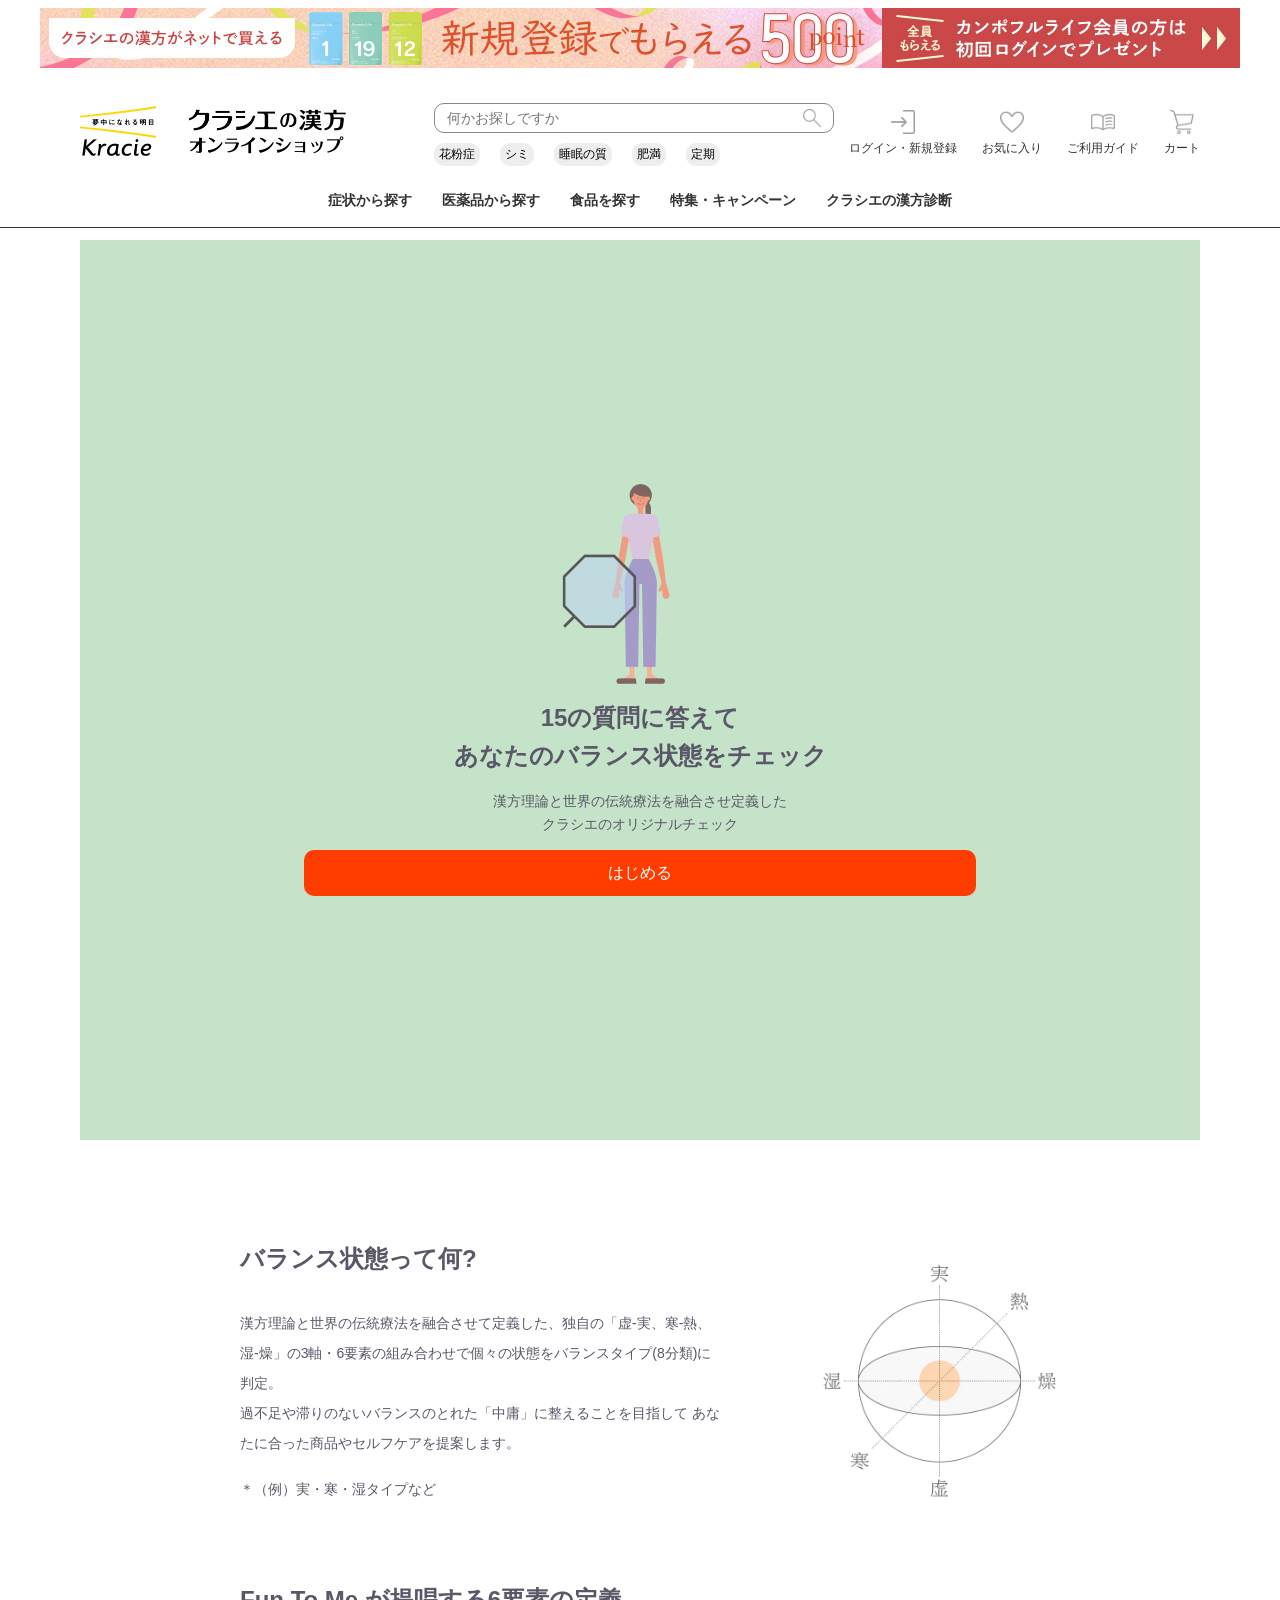
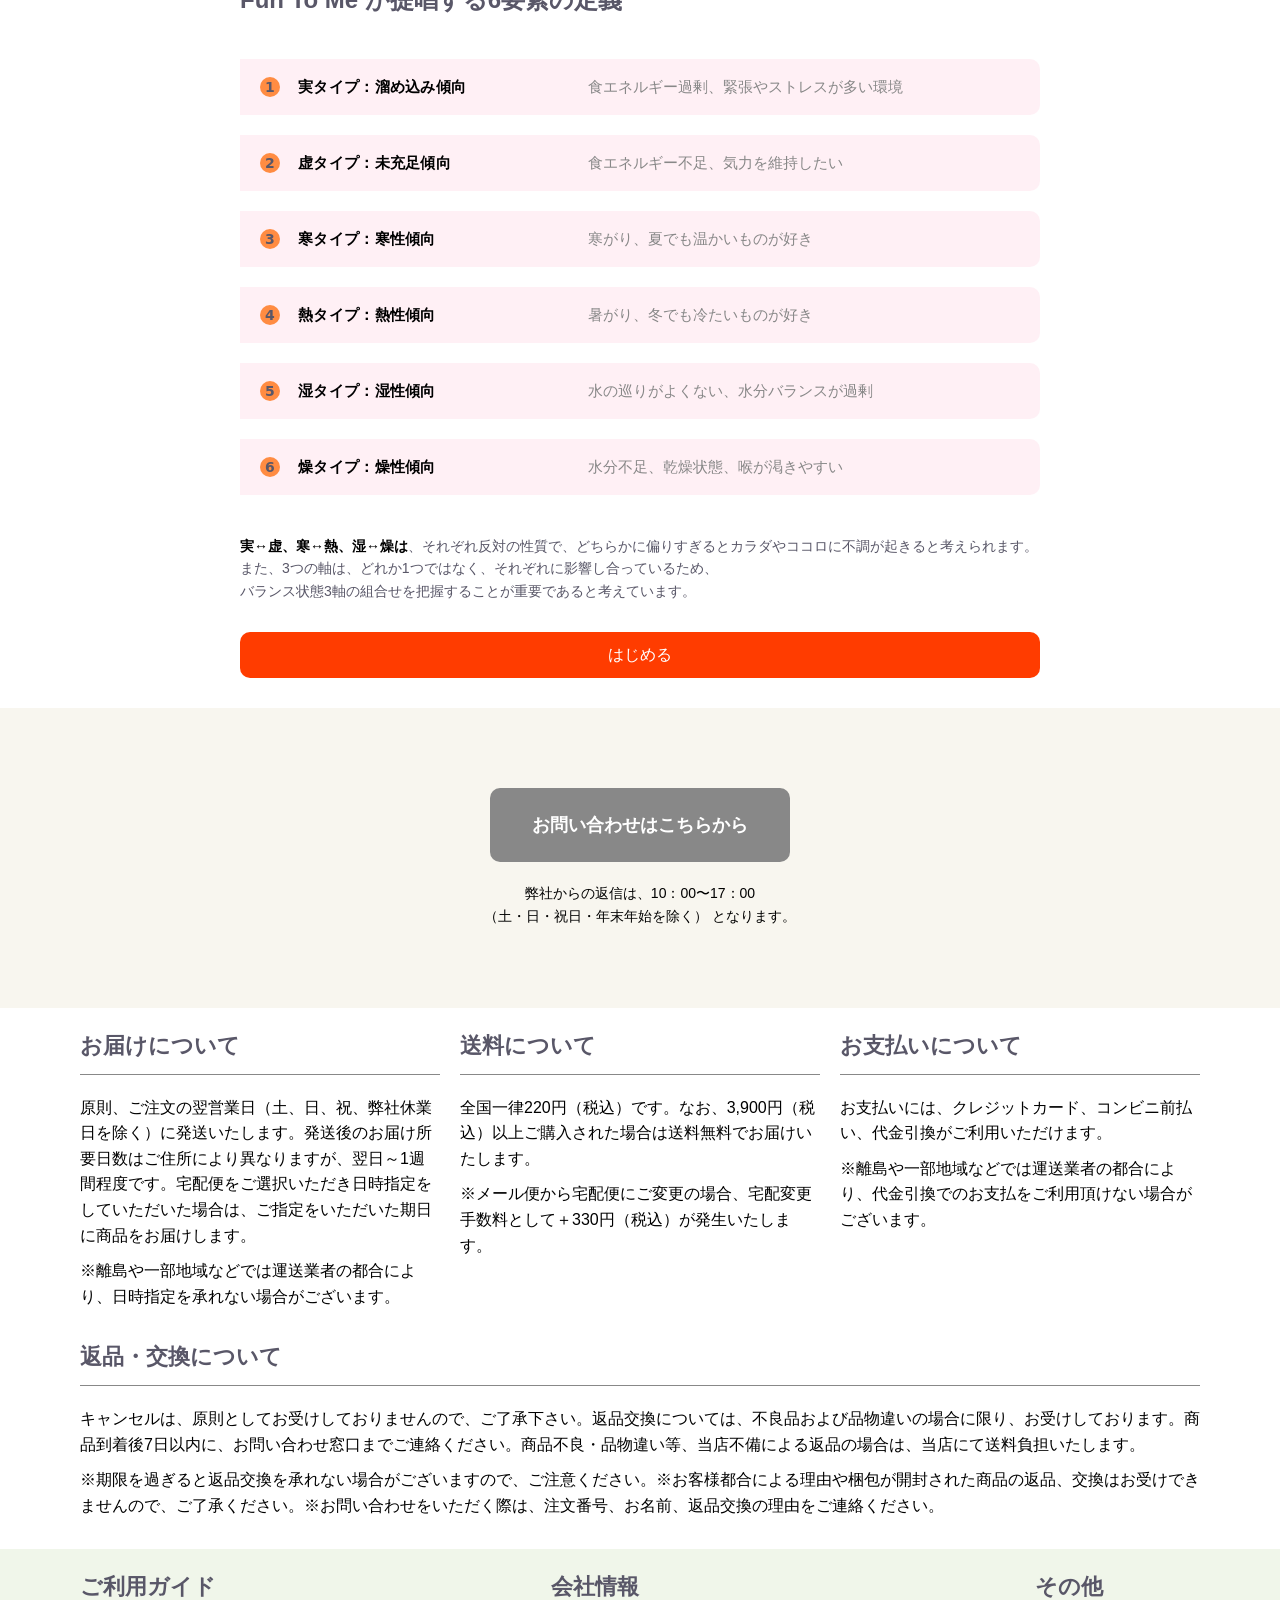
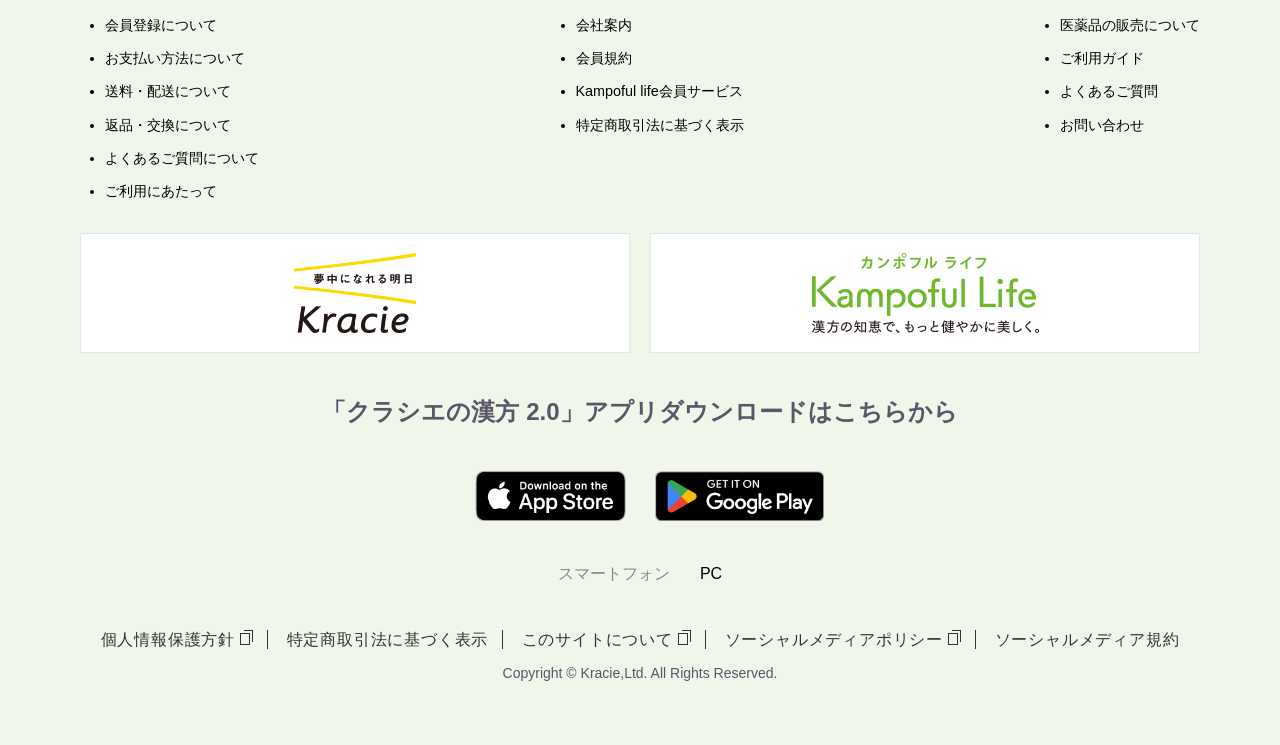
==== balance-check_pc.html @ 6abaa299 "Add header and footer" ====
<!doctype html>
<html lang="en">
  <head>
    <meta charset="UTF-8" />
    <meta name="viewport" content="width=device-width, initial-scale=1.0" />
    <title>Document</title>
    <link rel="stylesheet" href="./css/style.css" />
    <link
      rel="stylesheet"
      href="https://cdnjs.cloudflare.com/ajax/libs/font-awesome/7.0.1/css/all.min.css"
      integrity="sha512-2SwdPD6INVrV/lHTZbO2nodKhrnDdJK9/kg2XD1r9uGqPo1cUbujc+IYdlYdEErWNu69gVcYgdxlmVmzTWnetw=="
      crossorigin="anonymous"
      referrerpolicy="no-referrer"
    />
  </head>
  <body>
    <!-- Top promotion bar -->
    <div class="promo-bar">
      <img src="./img/top_header.jpg" alt="" />
    </div>

    <!-- Main header -->
    <header>
      <div class="main-header">
        <div class="logo-section">
          <div class="kracie-logo"><img src="./img/logo.png" alt="" /></div>
        </div>
        <div class="search-box">
          <div class="search-bar">
            <input
              type="search"
              name="keyword"
              placeholder="何かお探しですか"
            />
            <img src="./img/ico_search.png" alt="" />
          </div>
          <div class="badges">
            <span>花粉症 </span>
            <span>シミ</span>
            <span>睡眠の質</span>
            <span>肥満</span>
            <span>定期</span>
          </div>
        </div>
        <div class="icon-section">
          <a href="#" class="icon-item">
            <img src="./img/ico_login.png" alt="" />
            <span>ログイン・新規登録</span>
          </a>
          <a href="#" class="icon-item">
            <img src="./img/ico_heart.png" class="icon-heart" alt="" />
            <span>お気に入り</span>
          </a>
          <a href="#" class="icon-item">
            <img src="./img/ico_guide.png" class="icon-guide" alt="" />
            <span>ご利用ガイド</span>
          </a>
          <a href="#" class="icon-item">
            <img src="./img/ico_basket.png" class="icon-cart" alt="" />
            <span>カート</span>
          </a>
        </div>
      </div>

      <nav class="nav-menu">
        <a href="#" class="nav-item dropdown"
          >症状から探す <i class="fa fa-chevron-down" aria-hidden="true"></i
        ></a>
        <a href="#" class="nav-item dropdown"
          >医薬品から探す <i class="fa fa-chevron-down" aria-hidden="true"></i
        ></a>
        <a href="#" class="nav-item">食品を探す</a>
        <a href="#" class="nav-item">特集・キャンペーン</a>
        <a href="#" class="nav-item dropdown">クラシエの漢方診断</a>
      </nav>
    </header>

    <div class="fluid-container">
      <div id="start-q">
        <div class="hero-container">
          <div class="hero-container-detail">
            <img src="./img/lets-check_img.webp" alt="" />
            <h1>
              15の質問に答えて <br />
              あなたのバランス状態をチェック
            </h1>
            <p>
              漢方理論と世界の伝統療法を融合させ定義した <br />
              クラシエのオリジナルチェック
            </p>
            <a href="#" class="btn-2" id="start-btn"> はじめる </a>
          </div>
        </div>

        <div class="container">
          <div class="custom-content">
            <div class="custom-content-item">
              <h1>バランス状態って何?</h1>
              <p class="message">
                漢方理論と世界の伝統療法を融合させて定義した、独自の「虚-実、寒-熱、湿-燥」の3軸・6要素の組み合わせで個々の状態をバランスタイプ(8分類)に判定。
                <br />
                過不足や滞りのないバランスのとれた「中庸」に整えることを目指して
                あなたに合った商品やセルフケアを提案します。
              </p>
              <p class="custom-content-types">＊（例）実・寒・湿タイプなど</p>
            </div>
            <div class="custom-content-img">
              <img src="./img/balance-result-img.webp" alt="" />
            </div>
          </div>

          <div class="table-container">
            <h1>Fun To Me が提唱する6要素の定義</h1>

            <table class="types-table">
              <tbody>
                <tr>
                  <td class="table-types" data-label="タイプ">
                    <span class="count">1</span>
                    実タイプ：溜め込み傾向
                  </td>
                  <td data-label="状態">
                    食エネルギー過剰、緊張やストレスが多い環境
                  </td>
                </tr>
                <tr>
                  <td class="table-types" data-label="タイプ">
                    <span class="count">2</span>
                    虚タイプ：未充足傾向
                  </td>
                  <td data-label="状態">食エネルギー不足、気力を維持したい</td>
                </tr>
                <tr>
                  <td class="table-types" data-label="タイプ">
                    <span class="count">3</span>
                    寒タイプ：寒性傾向
                  </td>
                  <td data-label="状態">寒がり、夏でも温かいものが好き</td>
                </tr>
                <tr>
                  <td class="table-types" data-label="タイプ">
                    <span class="count">4</span>
                    熱タイプ：熱性傾向
                  </td>
                  <td data-label="状態">暑がり、冬でも冷たいものが好き</td>
                </tr>
                <tr>
                  <td class="table-types" data-label="タイプ">
                    <span class="count">5</span>
                    湿タイプ：湿性傾向
                  </td>
                  <td data-label="狀態">
                    水の巡りがよくない、水分バランスが過剰
                  </td>
                </tr>
                <tr>
                  <td class="table-types" data-label="タイプ">
                    <span class="count">6</span>
                    燥タイプ：燥性傾向
                  </td>
                  <td data-label="状態">水分不足、乾燥状態、喉が渇きやすい</td>
                </tr>
              </tbody>
            </table>

            <p class="table-bottom-content">
              <span class="table-content-types">実↔虚、寒↔熱、湿↔燥は</span
              >、それぞれ反対の性質で、どちらかに偏りすぎるとカラダやココロに不調が起きると考えられます。
            </p>
            <p class="table-bottom-content">
              また、3つの軸は、どれか1つではなく、それぞれに影響し合っているため、
              <br />
              バランス状態3軸の組合せを把握することが重要であると考えています。
            </p>
            <div class="start-btn">
              <a href="#" class="btn-2" id="start-btn-2"> はじめる </a>
            </div>
          </div>
        </div>
      </div>

      <div id="app-container" style="display: none">
        <div id="quiz-ui">
          <div class="container">
            <div class="balancecheck_q_img">
              <img
                src="./img/balancecheck_question_img.webp"
                alt="question decorative"
              />
            </div>
            <div class="balance-check-des">
              <p>
                バランス状態は季節や環境で変化するので、定期的にチェックしましょう
              </p>
              <div class="q-count-number">
                <div class="q-circle">
                  <span>Q</span>
                  <span class="q-number" id="q-number">1</span>
                </div>
                <h1 id="question-title">最近の気分は?</h1>
              </div>
            </div>

            <div class="balancecheck_q_btns">
              <button class="option-btn" id="btn-a"><span></span></button>
              <button class="option-btn" id="btn-b"><span></span></button>
            </div>
            <div class="validation-message" id="validation-message">
              ⚠️ 次の質問に進むには選択が必要です
            </div>
          </div>
          <div class="progress-container">
            <div class="progress-row">
              <div class="progress-left">
                <div class="count">
                  <span id="q-count">1</span>
                  <span>/ 15 問目</span>
                </div>
                <div class="nav-container">
                  <button class="prev" id="prev-arrow">1つもどる</button>
                  <button class="next" id="next-arrow">はじめにもどる</button>
                </div>
              </div>
              <div class="progress-bar"><div id="progress-fill"></div></div>
            </div>
          </div>
        </div>
      </div>
    </div>

    <div class="fluid-container">
      <div id="result-ui" class="result-ui" style="display: none">
        <div class="result-container">
          <div class="result-img">
            <img id="result-image" src="" alt="診断結果画像" />
          </div>
          <div class="chat-container">
            <img src="./img/advice-for-you.webp" alt="Profile" />

            <div class="message-container">
              <div class="message-bubble">
                <h2 class="message-text">
                  自律神経の調整不良により体の機能が低下して、<br />
                  余分な水分が溜まりやすくなったタイプ
                </h2>
                <p>
                  甘いものを控え、血液の流れをよくし、余分な水分を除く働きのある食材をとりましょう。<br />
                  自律神経を整えるGABA、トリプトファンやビタミンD、血行改善と女性ホルモン様作用があるといわれるフェンネルや八角、水を巡らせるハトムギもおすすめです。
                  ウォーキングのような持久性の高い運動で、自律神経を整え、代謝をよくしましょう。
                  また、入浴やハーブティなどでリラックスし、夜は早めに寝て睡眠時間を十分に確保しましょう。
                </p>
              </div>
            </div>
          </div>
        </div>

        <div class="related-products">
          <div class="related-heading">
            <h1>おすすめ商品</h1>
          </div>
          <div class="cards" id="productCards"></div>
        </div>

        <div class="restart-container">
          <button class="btn" onclick="location.reload()">
            <i class="fa fa-repeat" aria-hidden="true"></i>
            <span>はじめからやり直す</span>
          </button>
        </div>
      </div>
    </div>

    <footer class="footer">
      <div class="footer-top">
        <button class="btn">お問い合わせはこちらから</button>
        <p>
          弊社からの返信は、10：00〜17：00 <br />
          （⼟・⽇・祝⽇・年末年始を除く） となります。
        </p>
      </div>

      <div class="fluid-container">
        <div class="footer-boxes">
          <div class="box">
            <h1>お届けについて</h1>
            <h2>
              原則、ご注文の翌営業日（土、日、祝、弊社休業日を除く）に発送いたします。発送後のお届け所要日数はご住所により異なりますが、翌日～1週間程度です。宅配便をご選択いただき日時指定をしていただいた場合は、ご指定をいただいた期日に商品をお届けします。
            </h2>
            <h2>
              ※離島や一部地域などでは運送業者の都合により、日時指定を承れない場合がございます。
            </h2>
          </div>

          <div class="box">
            <h1>送料について</h1>
            <h2>
              全国一律220円（税込）です。なお、3,900円（税込）以上ご購入された場合は送料無料でお届けいたします。
            </h2>
            <h2>
              ※メール便から宅配便にご変更の場合、宅配変更手数料として＋330円（税込）が発生いたします。
            </h2>
          </div>

          <div class="box">
            <h1>お⽀払いについて</h1>
            <h2>
              お⽀払いには、クレジットカード、コンビニ前払い、代⾦引換がご利⽤いただけます。
            </h2>
            <h2>
              ※離島や一部地域などでは運送業者の都合により、代金引換でのお支払をご利用頂けない場合がございます。
            </h2>
          </div>

          <div class="box">
            <h1>返品・交換について</h1>
            <h2>
              キャンセルは、原則としてお受けしておりませんので、ご了承下さい。返品交換については、不良品および品物違いの場合に限り、お受けしております。商品到着後7⽇以内に、お問い合わせ窓⼝までご連絡ください。商品不良・品物違い等、当店不備による返品の場合は、当店にて送料負担いたします。
            </h2>
            <h2>
              ※期限を過ぎると返品交換を承れない場合がございますので、ご注意ください。※お客様都合による理由や梱包が開封された商品の返品、交換はお受けできませんので、ご了承ください。※お問い合わせをいただく際は、注文番号、お名前、返品交換の理由をご連絡ください。
            </h2>
          </div>
        </div>
      </div>

      <div class="footer-medile">
        <div class="links-container">
          <div class="links">
            <h1>ご利用ガイド</h1>
            <ul>
              <li>会員登録について</li>
              <li>お支払い方法について</li>
              <li>送料・配送について</li>
              <li>返品・交換について</li>
              <li>よくあるご質問について</li>
              <li>ご利用にあたって</li>
            </ul>
          </div>
          <div class="links">
            <h1>会社情報</h1>
            <ul>
              <li>会社案内</li>
              <li>会員規約</li>
              <li>Kampoful life会員サービス</li>
              <li>特定商取引法に基づく表⽰</li>
            </ul>
          </div>
          <div class="links">
            <h1>その他</h1>
            <ul>
              <li>医薬品の販売について</li>
              <li>ご利⽤ガイド</li>
              <li>よくあるご質問</li>
              <li>お問い合わせ</li>
            </ul>
          </div>
        </div>

        <div class="footer-logos">
          <a href="">
            <img src="./img/kracie_logo.png" alt="" />
          </a>
          <a href="">
            <img src="./img/kampoful_Life_logo.png" alt="" />
          </a>
        </div>

        <div class="footer-app-store">
          <h1>「クラシエの漢方 2.0」アプリダウンロードはこちらから</h1>
          <div class="app-store">
            <a href="">
              <img src="./img/banner_app_store.png" alt="" />
            </a>
            <a href="">
              <img src="./img/banner_google_play.png" alt="" />
            </a>
          </div>

          <div class="phone-pc-icons">
            <a href="">
              <i class="fas fa-mobile-alt"></i>
              <span>スマートフォン</span>
            </a>
            <a href="">
              <i class="fa fa-desktop"></i>
              <span>PC</span>
            </a>
          </div>

          <div class="footer-bottom">
            <div>
              <a href=""
                >個人情報保護方針
                <img src="./img/ico_out_link_black.png" alt=""
              /></a>
              <a href="">特定商取引法に基づく表示</a>
              <a href=""
                >このサイトについて
                <img src="./img/ico_out_link_black.png" alt=""
              /></a>
              <a href=""
                >ソーシャルメディアポリシー
                <img src="./img/ico_out_link_black.png" alt=""
              /></a>
              <a href="">ソーシャルメディア規約</a>
            </div>

            <p>Copyright © Kracie,Ltd. All Rights Reserved.</p>
          </div>
        </div>
      </div>
    </footer>

    <script src="./js/script.js"></script>
  </body>
</html>
---- css/style.css ----
:root {
  --text-color: #000000;
  --primary-color: #595768;
  --secondary-color: #5c5b5a;
  --white-color: #ffffff;
  --bg-primary: #ffffff;
  --bg-secondary: #a2a2a2;
  --bg-hover-color: #9c9c9c;
  --btn-primary-color: #888888;
  --btn-secondary-color: #ff3c00;
  --btn-hover-color: #ff4800;
}
* {
  margin: 0;
  padding: 0;
  box-sizing: border-box;
}
body {
  font-family:
    -apple-system, BlinkMacSystemFont, "Segoe UI", Roboto, sans-serif;
  line-height: 1.6;
  background-color: var(--bg-primary);
}

.container {
  margin: 0px auto;
  width: 800px;
}
.fluid-container {
  margin: auto 80px;
}
a {
  text-decoration: none;
}

li {
  list-style: none;
}

h1 {
  color: var(--primary-color);
  font-weight: 600;
  font-size: 1.5rem;
}

p {
  color: var(--primary-color);
  font-size: 14px;
}

.btn {
  background-color: var(--bg-color);
  padding: 10px 30px;
  border-radius: 10px;
  color: var(--white-color);
  position: relative;
  overflow: hidden;
  z-index: 1;
  transition: color 0.3s ease;
}

.btn::before {
  content: "";
  position: absolute;
  top: 0;
  right: 0;
  width: 0;
  height: 100%;
  background-color: var(--bg-hover-color);
  transition: width 0.3s ease;
  z-index: -1;
  border-radius: 10px;
}

.btn:hover {
  color: var(--white-color);
}

.btn:hover::before {
  width: 100%;
  right: auto;
  left: 0;
}

.btn-2 {
  width: 100%;
  background-color: var(--btn-secondary-color);
  padding: 10px 30px;
  border-radius: 10px;
  color: var(--white-color);
  position: relative;
  overflow: hidden;
  z-index: 1;
  transition: color 0.3s ease;
  text-align: center;
}
.btn-2::before {
  content: "";
  position: absolute;
  top: 0;
  right: 0;
  width: 0;
  height: 100%;
  background-color: var(--btn-hover-color);
  transition: width 0.3s ease;
  z-index: -1;
  border-radius: 10px;
}

.btn-2:hover {
  color: var(--white-color);
}

.btn-2:hover::before {
  width: 100%;
  right: auto;
  left: 0;
}

.promo-bar {
  background-color: #fff;
  padding: 8px 20px;
  text-align: center;
  font-size: 14px;
  color: #333;
}

header {
  margin: 12px 0;
}
.main-header {
  background-color: #fff;
  padding: 8px 80px;
  display: flex;
  justify-content: space-between;
  align-items: center;
  gap: 15px;
  margin-top: 8px;
  height: 80px;
}

.logo-section {
  display: flex;
  align-items: center;
  justify-content: space-between;
  width: 100%;
}

.kracie-logo {
  flex-shrink: 0;
}

.kracie-logo img {
  max-height: 50px;
  width: auto;
}

.search-bar {
  display: flex;
  align-items: center;
  background-color: #fff;
  height: 30px;
  border: 1px solid #888;
  border-radius: 10px;
  padding: 0;
  width: 400px;
  overflow: hidden;
}

.search-bar input[type="search"] {
  flex: 1;
  border: none;
  background: transparent;
  padding: 5px 12px;
  font-size: 14px;
  color: #333;
  outline: none;
  min-width: 0;
}

.search-bar img {
  width: 18px;
  height: 18px;
  margin-right: 12px;
  cursor: pointer;
}

.search-box .badges {
  display: flex;
  gap: 20px;
  margin-top: 10px;
}
.search-box span {
  background-color: #eee;
  padding: 2px 5px;
  border-radius: 10px;
  font-size: 12px;
}

.icon-section {
  display: flex;
  align-items: center;
  gap: 25px;
  flex-shrink: 0;
}

.icon-item {
  display: flex;
  flex-direction: column;
  align-items: center;
  text-decoration: none;
  color: #333;
  transition: color 0.3s ease;
}

.icon-item:hover {
  color: #888888;
}

.icon-item img {
  width: 24px;
  height: 24px;
  margin-bottom: 5px;
}

.icon-item span {
  font-size: 12px;
  text-align: center;
  white-space: nowrap;
}

.nav-menu {
  display: flex;
  justify-content: center;
  gap: 30px;
  padding: 10px 0;
  border-bottom: 1px solid #333;
}

.nav-item {
  text-decoration: none;
  color: #333;
  font-size: 14px;
  font-weight: 600;
  padding: 5px 0;
  position: relative;
  transition: color 0.3s ease;
}

.nav-item:hover {
  color: #888888;
}

.footer .footer-top {
  overflow: hidden;
  background: #f8f6ef;
  display: flex;
  justify-content: center;
  align-items: center;
  flex-direction: column;
  gap: 20px;
  padding: 50px 30px;
  height: 300px;
}

.footer .footer-top button {
  background-color: #888888;
  border: none;
  padding: 25px 42px;
  display: flex;
  justify-content: center;
  align-items: center;
  font-size: 18px;
  font-weight: 600;
}

.footer-top p {
  text-align: center;
  color: black;
}

.footer-boxes {
  display: grid;
  grid-template-columns: repeat(3, 1fr);
  gap: 20px;
  padding: 20px 0;
}

.footer-boxes .box h1 {
  border-bottom: 1px solid #888888;
  margin-bottom: 20px;
  padding-bottom: 10px;
  font-size: 1.4rem;
}

.footer-boxes .box h2 {
  font-size: 1rem;
  font-weight: normal;
  margin: 10px 0;
}

.footer-boxes .box:last-child {
  grid-column: 1 / -1;
}
.footer-medile {
  padding: 20px 80px;
  background-color: #f0f6ea;
}

.links-container {
  display: flex;
  justify-content: space-between;
  align-items: flex-start;
  flex-wrap: wrap;
  gap: 20px;
}

.links-container .links h1 {
  padding-bottom: 10px;
  font-size: 1.4rem;
}
.links-container .links ul {
  margin-left: 25px;
}
.links-container .links ul li {
  padding-bottom: 10px;

  font-size: 0.9rem;
  list-style-type: disc;
}

.footer-logos {
  display: flex;
  gap: 20px;
  margin: 20px 0;
}
.footer .footer-logos a {
  display: flex;
  justify-content: center;
  align-items: center;
  height: 120px;
  background-color: #fff;
  border: 1px solid #e3e9e0;
  width: 50%;
}
.footer .footer-logos a img {
  margin: 0 10px;
  height: 80px;
  vertical-align: text-bottom;
}

.footer-app-store {
  display: flex;
  flex-direction: column;
  justify-content: center;
  align-items: center;
  gap: 20px;
  margin: 40px 0;
}

.footer-app-store .app-store {
  display: grid;
  grid-template-columns: repeat(2, 150px);
  gap: 30px;
  justify-content: center;
  margin: 20px auto;
}
.app-store a {
  height: 50px;
}
.app-store a img {
  height: 100%;
}

.phone-pc-icons {
  display: flex;
  justify-content: center;
  align-items: center;
  gap: 30px;
}
.phone-pc-icons a:first-child {
  color: #888888;
}
.phone-pc-icons a:last-child {
  color: #000;
}

.footer-bottom {
  display: flex;
  justify-content: center;
  align-items: center;
  gap: 10px;
  flex-direction: column;
  margin-top: 20px;
}

.footer-bottom div a {
  display: inline-block;
  padding: 0 14px;
  font-size: 1rem;
  color: #333;
  line-height: 1.2;
  letter-spacing: 0.05em;
  border-right: 1px solid #333;
}
.footer-bottom div a:last-child {
  border-right: 0;
}

.hero-container {
  background-color: #c5e3c9;
  width: 100%;
  height: 100vh;
  display: flex;
  justify-content: center;
  align-items: center;
}
.hero-container-detail {
  width: 60%;
  display: flex;
  justify-content: center;
  align-items: center;
  flex-direction: column;
  gap: 15px;
}
.hero-container img {
  height: 200px;
}

.hero-container h1,
.hero-container p {
  text-align: center;
}
.hero-container p {
  font-size: 14px;
}

.hero-container .state-of-balanace {
  margin-bottom: 30px;
}

.custom-content {
  padding: 100px 0 60px;
  display: grid;
  grid-template-columns: 60% 30%;
  align-items: center;
  gap: 100px;
  margin: 0 auto;
  flex-wrap: wrap;
}
.custom-content .custom-content-types {
  margin: 20px 0;
}

.custom-content h1 {
  margin-bottom: 30px;
}

.custom-content-item .message {
  text-align: left;
  line-height: 30px;
}
.custom-content .custom-content-item,
.custom-content .custom-content-img {
  width: 100%;
}

.custom-content-img img {
  width: 100%;
  height: auto;
  display: block;
}

.types-table {
  width: 100%;
  border-spacing: 0 20px;
  margin: 20px 0;
  font-family:
    "Segoe UI",
    system-ui,
    -apple-system,
    sans-serif;
}

.types-table tbody tr {
  background: linear-gradient(135deg, #ffffff 0%, #fff0f5 0%);
}

.types-table td {
  padding: 16px 20px;
  font-size: 15px;
  position: relative;
  border: none;
}

.types-table td:first-child {
  font-weight: 600;
  border-radius: 10px 0 0 10px;
}

.types-table td:last-child {
  color: var(--btn-primary-color);
  border-radius: 0 10px 10px 0;
}

.table-types {
  letter-spacing: 0.3px;
  display: flex;
  align-items: center;
  gap: 10px;
}

.table-types .count {
  background: #ff8c42;
  width: 20px;
  height: 20px;
  color: var(--primary-color);
  display: inline-flex;
  justify-content: center;
  align-items: center;
  border-radius: 50%;
  font-weight: 600;
  font-size: 14px;
  padding: 2px 4px;
  margin-right: 8px;
}

.table-content-types {
  font-weight: 600;
  color: black;
}
.start-btn {
  margin: 30px auto;
  width: 100%;
}
.start-btn a {
  display: block;
}

.balancecheck_q_img {
  max-width: 550px;
  margin: 30px auto;
}

.balancecheck_q_img img {
  width: 100%;
  display: block;
}

#q-text {
  font-size: 1.1rem;
  font-weight: 400;
  margin: 20px 0 30px;
  line-height: 1.6;
  color: #666;
}

.option-btn {
  display: flex;
  align-items: center;
  gap: 15px;
  width: 100%;
  padding: 15px 20px;
  margin-bottom: 20px;
  border: none;
  background: #fed6b2;
  border-radius: 8px;
  cursor: pointer;
  font-size: 1rem;
  text-align: left;
  transition: all 0.3s ease;
  position: relative;
}

.option-btn::before {
  content: "";
  display: inline-block;
  width: 24px;
  height: 24px;
  border-radius: 50%;
  background-color: white;
  flex-shrink: 0;
  transition: transform 0.3s ease;
  box-shadow: 0 1px 3px rgba(0, 0, 0, 0.1);
  border: 1px solid #bbb;
  transform: scale(0.8);
}

.option-btn:hover::before {
  transform: scale(0.5);
}

.option-btn.selected::before {
  content: "" !important;
  display: inline-block !important;
  width: 24px !important;
  height: 24px !important;
  background: transparent !important;
  border: none !important;
  box-shadow: none !important;
  border-radius: 0 !important;
  background-image: url('data:image/svg+xml;utf8,<svg xmlns="http://www.w3.org/2000/svg" width="24" height="24" viewBox="0 0 24 24" fill="none" stroke="white" stroke-width="3" stroke-linecap="round" stroke-linejoin="round"><polyline points="20 6 9 17 4 12"></polyline></svg>') !important;
  background-size: contain !important;
  background-position: center !important;
  background-repeat: no-repeat !important;
}

.option-btn.selected:hover::before {
  transform: scale(0.8);
}

.option-btn span {
  flex: 1;
  line-height: 1.4;
}

.option-btn:active {
  transform: translateY(0);
}

.balance-check-des {
  display: flex;
  flex-direction: column;
  justify-content: center;
  align-items: center;
  gap: 20px;
  margin: 20px 0;
}
.balance-check-des .q-count-number {
  display: flex;
  align-items: center;
  gap: 20px;
}
.q-count-number .q-circle {
  background-color: #ffe600;
  border-radius: 50%;
  padding: 8px 12px;
  font-size: 18px;
  font-weight: 800;
  color: var(--primary-color);
  display: flex;
  align-items: center;
  gap: 5px;
}
.progress-container {
  background: #eeeeee;
  width: 60%;
  margin: 30px auto;
}

.progress-row {
  width: 100%;
  padding: 20px;
}

.progress-left {
  display: flex;
  align-items: center;
  gap: 15px;
  justify-content: space-between;
  margin-bottom: 20px;
}

.count {
  color: #888888;
  font-size: 1rem;
  white-space: nowrap;
}

#q-count {
  white-space: nowrap;
  min-width: 45px;
}

.progress-bar {
  flex: 1;
  height: 10px;
  background: #ffffff;
  position: relative;
  border-radius: 2px;
  overflow: hidden;
  border: 1px #cccccc solid;
}

#progress-fill {
  height: 10px;
  background: #ffe600;
  width: 0%;
  transition: width 0.4s ease;
  border-radius: 2px;
}

.nav-container {
  display: flex;
  gap: 10px;
  align-items: center;
  justify-content: space-between;
}

.prev,
.next {
  border: none;
  cursor: pointer;
  background: #888888;
  display: flex;
  align-items: center;
  justify-content: center;
  transition: all 0.3s ease;
  color: white;
  padding: 8px 15px;
  border-radius: 5px;
}

.prev:hover:not(.disabled),
.next:hover:not(.disabled) {
  background: #bababa;
}

.prev.disabled,
.next.disabled {
  opacity: 0.3;
  cursor: not-allowed !important;
  pointer-events: none;
}

.result-container {
  display: flex;
  gap: 40px;
  padding: 0 20px;
  margin: 30px 0;
}

.result-img {
  width: 100%;
  margin-bottom: 20px;
  text-align: center;
}

.result-img img {
  max-width: 100%;
  height: auto;
}

.chat-container {
  display: flex;
  gap: 12px;
  align-items: center;
  flex-direction: column;
  width: 100%;
}

.chat-container img {
  width: auto;
  height: 200px;
}

.message-container {
  flex: 1;
  min-width: 0;
}

.message-container .message-bubble {
  max-width: 100%;
  padding: 20px 30px;
  border-radius: 18px;
  position: relative;
  word-wrap: break-word;
  font-size: 14px;
  line-height: 1.5;
  background: #efefef;
  display: inline-block;
}

.message-text {
  font-size: 0.85rem;
  font-weight: 600;
  margin-bottom: 15px;
  line-height: 1.5;
  letter-spacing: 0.5px;
  text-align: center;
  color: var(--primary-color);
}

.message-bubble p {
  font-size: 0.75rem;
  line-height: 1.8;
  opacity: 0.95;
  margin-bottom: 0;
}

.sp-br {
  display: none;
}

.products {
  max-width: 1200px;
  margin: 50px auto;
  padding: 0 16px;
}

.product_header {
  display: flex;
  justify-content: space-between;
  gap: 20px;
  align-items: center;
  margin-bottom: 30px;
}

.product_header h1 {
  font-size: 30px;
}

.product_header a {
  padding: 10px 40px;
  border-radius: 30px;
  background-color: #fff;
  border: 1px solid #ccc;
  cursor: pointer;
  transition: border 0.2s ease;
  text-decoration: none;
  color: var(--text);
}

.product_header a:hover {
  border: 1px solid #333;
}

.cards {
  display: grid;
  grid-template-columns: repeat(auto-fit, minmax(220px, 1fr));
  gap: 20px;
}

.card {
  background: #fff;
  transition: transform 0.3s ease;
}

.images {
  position: relative;
  width: 100%;
  display: flex;
  justify-content: center;
}

.images img {
  width: 100%;
  transition: opacity 0.4s ease;
}

.images img:nth-child(2) {
  position: absolute;
  top: 0;
  left: 50%;
  transform: translateX(-50%);
  opacity: 0;
}

.card:hover .images img:nth-child(1) {
  opacity: 0;
}

.card:hover .images img:nth-child(2) {
  opacity: 1;
}

.card p {
  font-size: 12px;
  line-height: 1.5;
  padding: 20px 0;
}
.restart-container {
  display: flex;
  justify-content: center;
  align-items: center;
  margin: 20px 0;
}

.related-heading {
  margin: 30px 0;
}
.related-products h1 {
  position: relative;
  padding: 0 20px;
  text-align: center;
}

.related-products h1::before,
.related-products h1::after {
  content: "";
  position: absolute;
  top: 50%;
  width: 43%;
  height: 4px;
  background: #ffe600;
  transform: translateY(-50%);
  margin: 0 50px;
}

.related-products h1::before {
  left: -60px;
}

.related-products h1::after {
  right: -60px;
}
.restart-container button {
  border: none;
  width: 80%;
  margin: 0 auto;
  background-color: #888888;
  cursor: pointer;
  color: white;
}
.validation-message {
  color: #ff3c00;
  text-align: center;
  margin: 10px 0;
  display: none;
  font-weight: bold;
}
.validation-message.show {
  display: block;
}

@media (max-width: 1024px) {
  .fluid-container {
    margin: 20px;
    padding: 20px;
  }
  .custom-content {
    grid-template-columns: 1fr 1fr;
    gap: 40px;
  }
}

@media (max-width: 900px) {
  .footer-boxes {
    grid-template-columns: repeat(2, 1fr);
    padding: 20px 30px;
  }

  .footer-boxes .box:last-child {
    grid-column: 1 / -1;
  }

  .footer-boxes .box h1 {
    font-size: 1.3rem;
  }

  .footer-boxes .box h2 {
    font-size: 0.95rem;
  }
  .result-container {
    flex-direction: column;
  }
}

@media (max-width: 768px) {
  .footer-boxes {
    grid-template-columns: 1fr;
    padding: 20px;
  }

  .footer-boxes .box:last-child {
    grid-column: auto;
  }

  .footer-boxes .box h1 {
    font-size: 1.2rem;
  }

  .footer-boxes .box h2 {
    font-size: 0.9rem;
  }
  .footer-logos {
    flex-direction: column;
  }
  .footer .footer-logos a {
    width: 100%;
  }
  .container {
    width: 100%;
    padding: 20px;
  }
  .fluid-container {
    margin: 0 20px;
  }
  .btn {
    padding: 6px 20px;
  }
  h1 {
    font-size: 1.2rem;
  }
  p {
    font-size: 0.75rem;
  }

  .custom-content {
    grid-template-columns: 1fr;
    gap: 30px;
    padding: 60px 0 40px;
    width: 90%;
  }
  .custom-content-img img {
    width: 80%;
    margin: 0 auto;
  }

  .progress-container {
    width: 100%;
    padding: 0;
    margin: 0;
  }
}

@media (max-width: 640px) {
  .fluid-container {
    margin: 0px;
    padding: 0px;
  }

  .footer-boxes {
    padding: 15px;
    gap: 15px;
  }
  .links-container {
    display: flex;
    flex-direction: column;
    gap: 20px;
  }
}
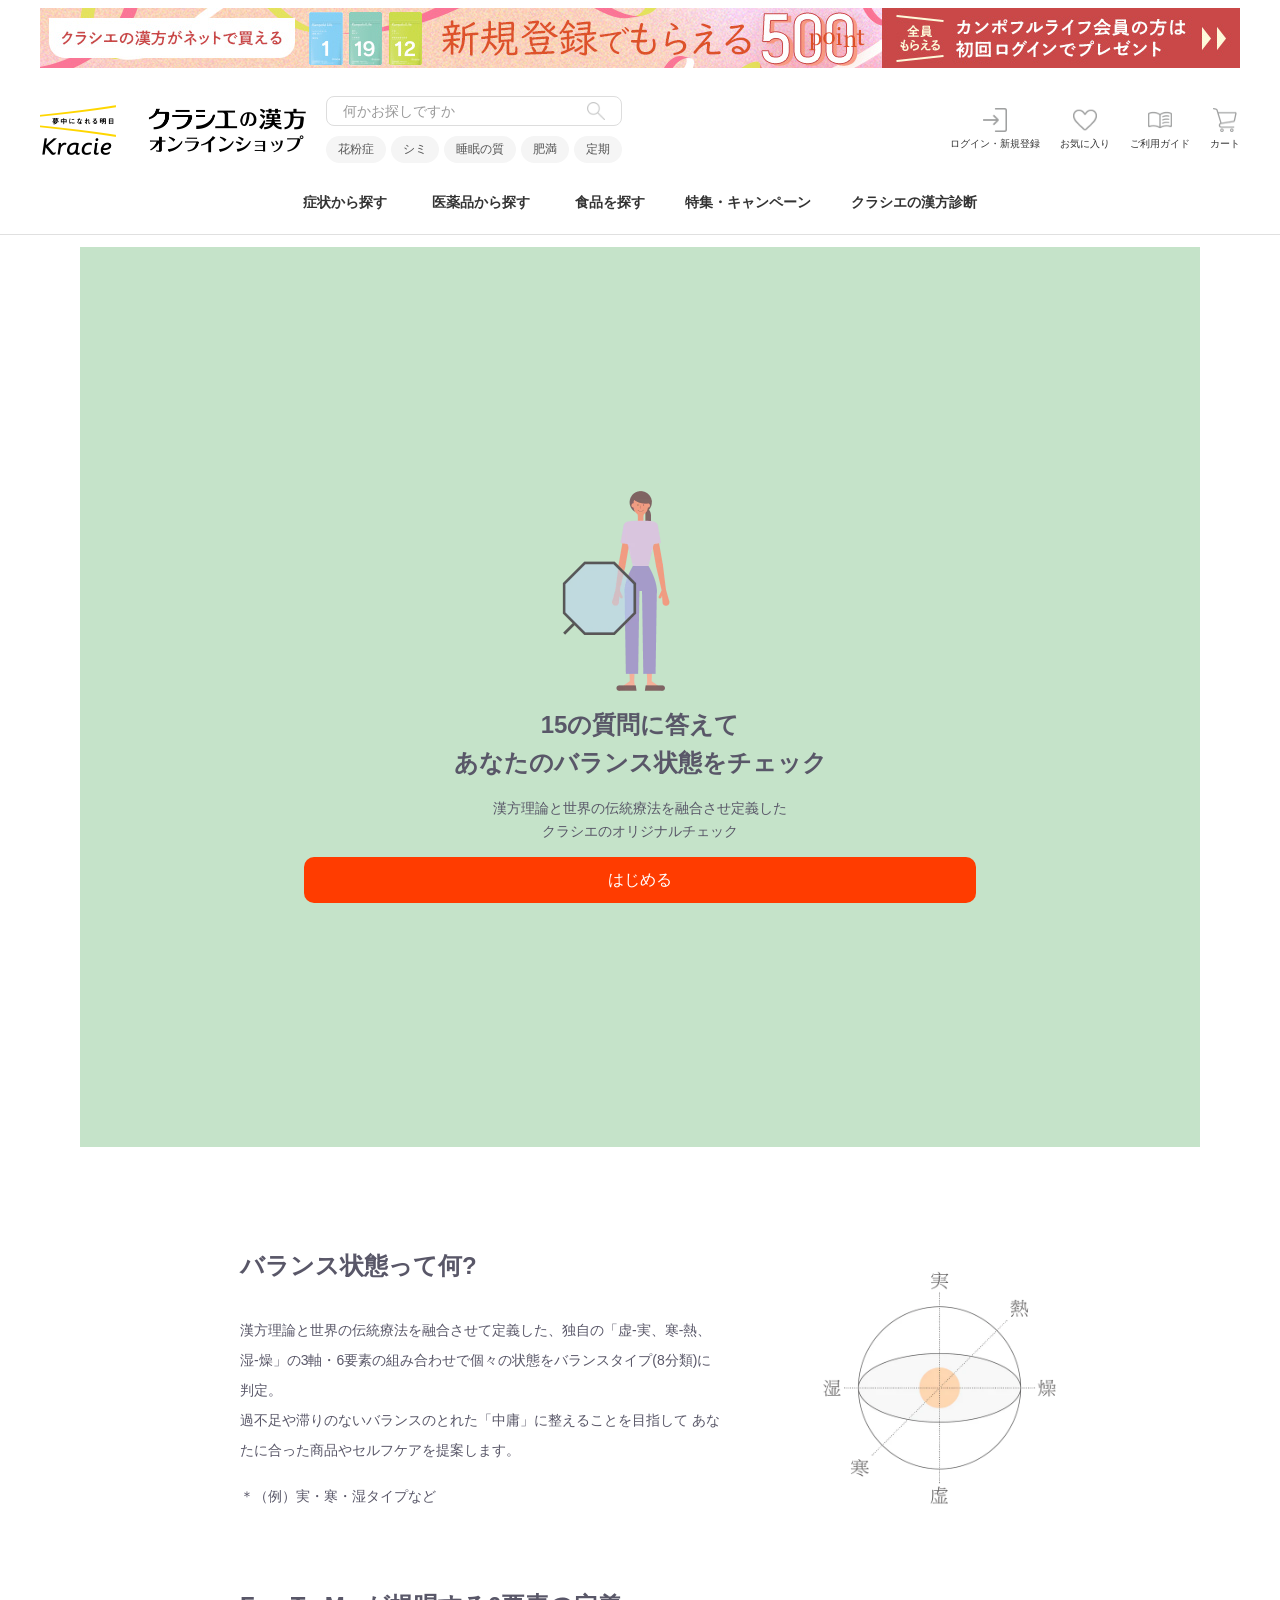
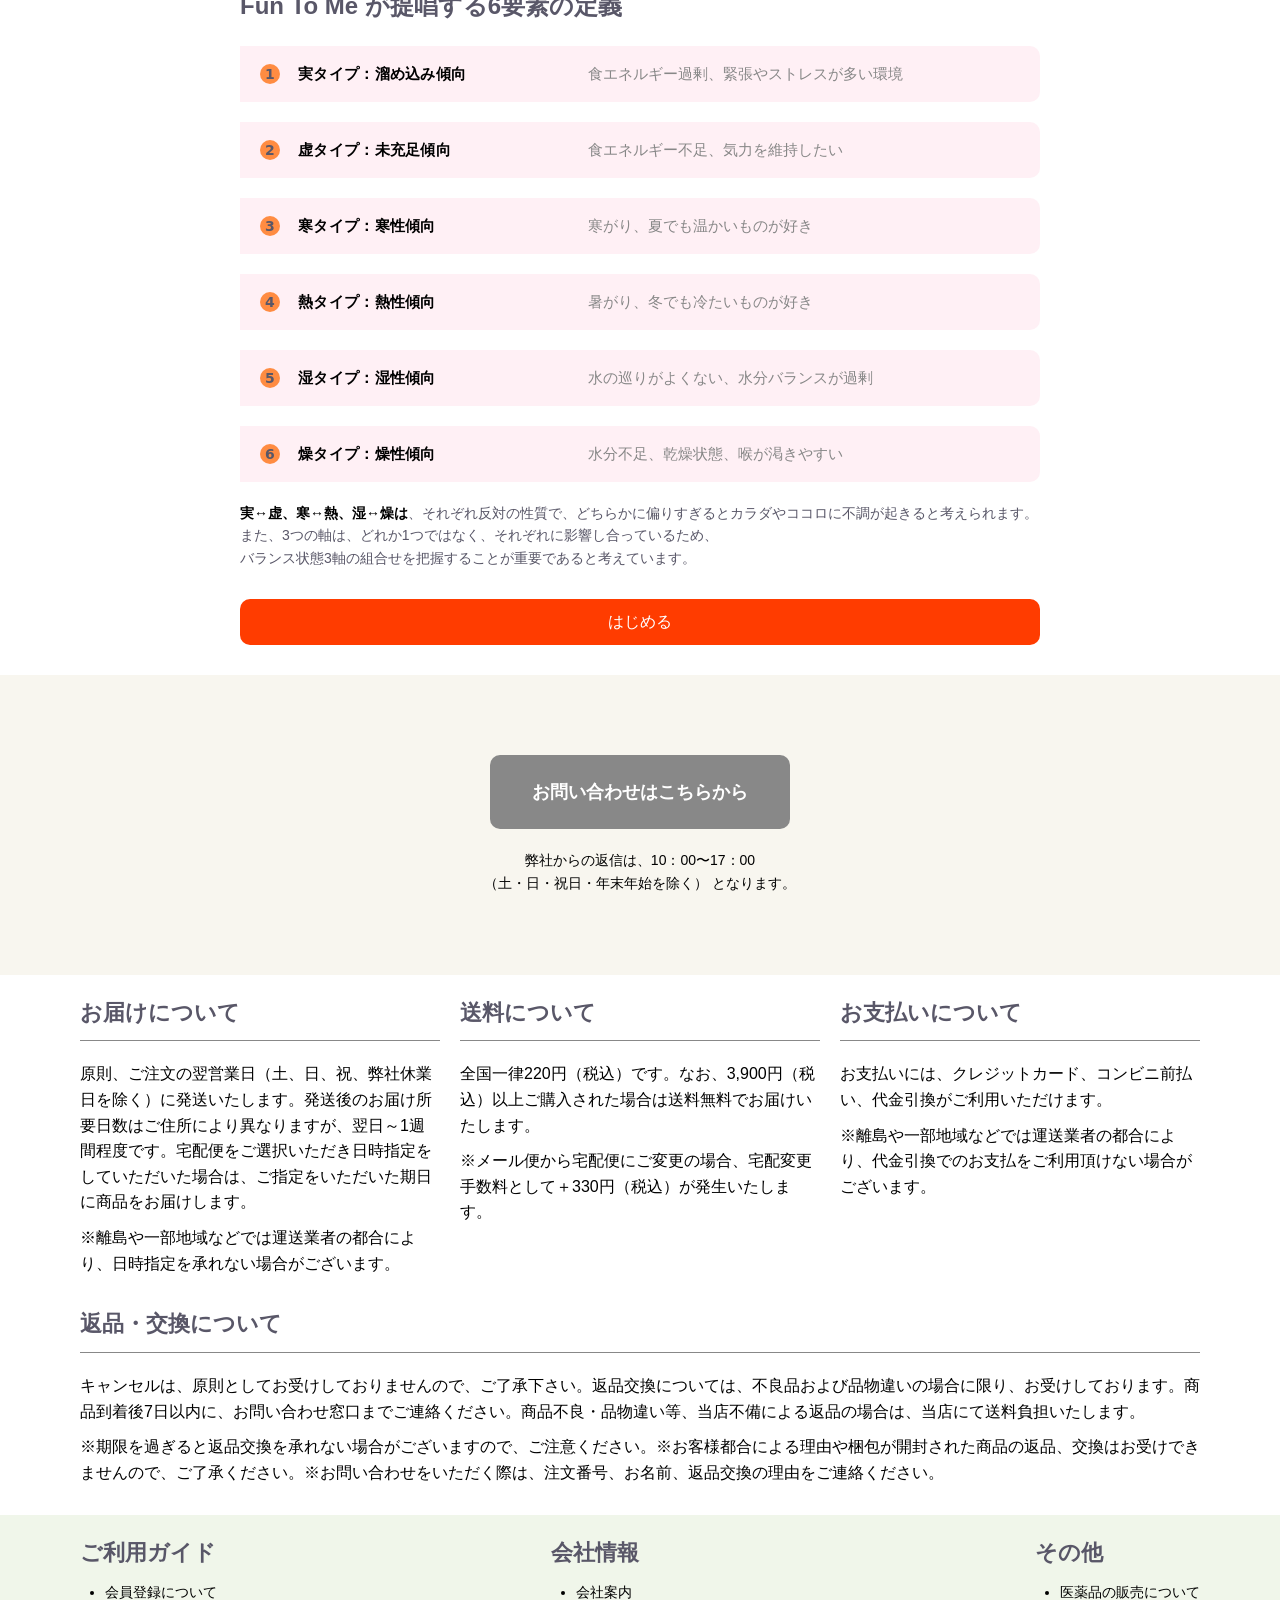
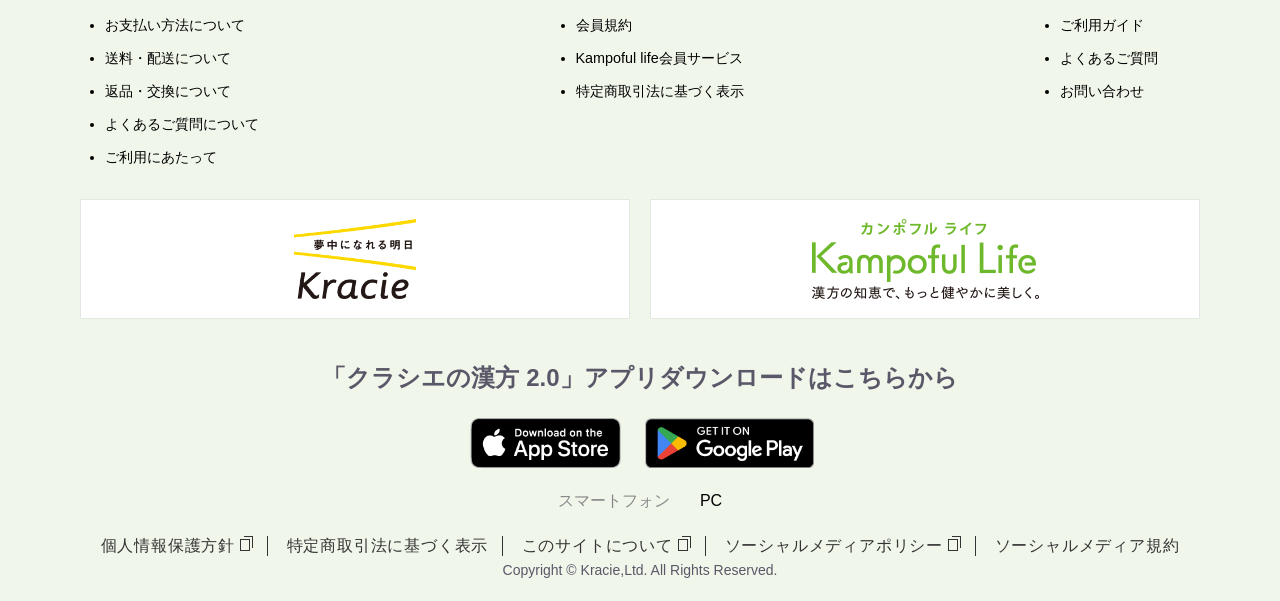
==== commit 49ad0f40: "Fix all error" ====
--- a/balance-check_pc.html
+++ b/balance-check_pc.html
@@ -14,6 +14,11 @@
     />
   </head>
   <body>
+    <!-- Page Loader -->
+    <div class="page-loader" id="pageLoader">
+      <div class="loader"></div>
+    </div>
+
     <!-- Top promotion bar -->
     <div class="promo-bar">
       <img src="./img/top_header.jpg" alt="" />
@@ -23,25 +28,28 @@
     <header>
       <div class="main-header">
         <div class="logo-section">
-          <div class="kracie-logo"><img src="./img/logo.png" alt="" /></div>
-        </div>
-        <div class="search-box">
-          <div class="search-bar">
-            <input
-              type="search"
-              name="keyword"
-              placeholder="何かお探しですか"
-            />
-            <img src="./img/ico_search.png" alt="" />
-          </div>
-          <div class="badges">
-            <span>花粉症 </span>
-            <span>シミ</span>
-            <span>睡眠の質</span>
-            <span>肥満</span>
-            <span>定期</span>
-          </div>
-        </div>
+          <a href="" class="kracie-logo">
+            <img src="./img/logo.png" alt="" />
+          </a>
+          <div class="search-box-1">
+            <div class="search-bar">
+              <input
+                type="search"
+                name="keyword"
+                placeholder="何かお探しですか"
+              />
+              <img src="./img/ico_search.png" alt="" />
+            </div>
+            <div class="badges">
+              <span>花粉症 </span>
+              <span>シミ</span>
+              <span>睡眠の質</span>
+              <span>肥満</span>
+              <span>定期</span>
+            </div>
+          </div>
+        </div>
+
         <div class="icon-section">
           <a href="#" class="icon-item">
             <img src="./img/ico_login.png" alt="" />
@@ -59,6 +67,30 @@
             <img src="./img/ico_basket.png" class="icon-cart" alt="" />
             <span>カート</span>
           </a>
+        </div>
+        <div class="mobile-menu">
+          <div class="search-icon" id="search-icon">
+            <img src="./img/ico_search.png" alt="" />
+          </div>
+          <button class="mobile-menu-toggle" aria-label="Menu">
+            <span></span>
+            <span></span>
+            <span></span>
+          </button>
+        </div>
+      </div>
+
+      <div class="search-box-2" id="search-box-2">
+        <div class="search-bar">
+          <input type="search" name="keyword" placeholder="何かお探しですか" />
+          <img src="./img/ico_search.png" alt="" />
+        </div>
+        <div class="badges">
+          <span>花粉症 </span>
+          <span>シミ</span>
+          <span>睡眠の質</span>
+          <span>肥満</span>
+          <span>定期</span>
         </div>
       </div>
 
@@ -74,6 +106,140 @@
         <a href="#" class="nav-item dropdown">クラシエの漢方診断</a>
       </nav>
     </header>
+
+    <!-- Sidebar Menu -->
+    <div class="sidebar-menu">
+      <!-- Sidebar Header -->
+      <div class="sidebar-header">
+        <div class="sidebar-logo">
+          <img src="./img/logo.png" alt="Kracie Logo" />
+        </div>
+        <button class="sidebar-close" aria-label="Close">
+          <svg width="24" height="24" viewBox="0 0 24 24" fill="none">
+            <path
+              d="M18 6L6 18M6 6L18 18"
+              stroke="currentColor"
+              stroke-width="2"
+              stroke-linecap="round"
+            />
+          </svg>
+        </button>
+      </div>
+
+      <div class="sidebar-user">
+        <div class="user-avatar">
+          <img src="./img/ico_login.png" alt="User" />
+        </div>
+        <div class="user-info">
+          <span class="user-greeting">ようこそ</span>
+          <a href="#" class="user-login">ログイン・新規登録</a>
+        </div>
+      </div>
+
+      <!-- Sidebar Navigation -->
+      <nav class="sidebar-nav">
+        <div class="sidebar-nav-group">
+          <h3 class="sidebar-nav-title">カテゴリー</h3>
+          <a href="#" class="sidebar-nav-item">
+            <span>症状から探す</span>
+            <svg width="16" height="16" viewBox="0 0 16 16" fill="none">
+              <path
+                d="M6 12L10 8L6 4"
+                stroke="currentColor"
+                stroke-width="1.5"
+                stroke-linecap="round"
+              />
+            </svg>
+          </a>
+          <a href="#" class="sidebar-nav-item">
+            <span>医薬品から探す</span>
+            <svg width="16" height="16" viewBox="0 0 16 16" fill="none">
+              <path
+                d="M6 12L10 8L6 4"
+                stroke="currentColor"
+                stroke-width="1.5"
+                stroke-linecap="round"
+              />
+            </svg>
+          </a>
+          <a href="#" class="sidebar-nav-item">
+            <span>食品を探す</span>
+            <svg width="16" height="16" viewBox="0 0 16 16" fill="none">
+              <path
+                d="M6 12L10 8L6 4"
+                stroke="currentColor"
+                stroke-width="1.5"
+                stroke-linecap="round"
+              />
+            </svg>
+          </a>
+          <a href="#" class="sidebar-nav-item">
+            <span>特集・キャンペーン</span>
+            <svg width="16" height="16" viewBox="0 0 16 16" fill="none">
+              <path
+                d="M6 12L10 8L6 4"
+                stroke="currentColor"
+                stroke-width="1.5"
+                stroke-linecap="round"
+              />
+            </svg>
+          </a>
+          <a href="#" class="sidebar-nav-item">
+            <span>クラシエの漢方診断</span>
+            <svg width="16" height="16" viewBox="0 0 16 16" fill="none">
+              <path
+                d="M6 12L10 8L6 4"
+                stroke="currentColor"
+                stroke-width="1.5"
+                stroke-linecap="round"
+              />
+            </svg>
+          </a>
+        </div>
+
+        <div class="sidebar-nav-group">
+          <h3 class="sidebar-nav-title">マイページ</h3>
+          <a href="#" class="sidebar-nav-item">
+            <img src="./img/ico_heart.png" alt="" class="sidebar-item-icon" />
+            <span>お気に入り</span>
+          </a>
+          <a href="#" class="sidebar-nav-item">
+            <img src="./img/ico_guide.png" alt="" class="sidebar-item-icon" />
+            <span>ご利用ガイド</span>
+          </a>
+          <a href="#" class="sidebar-nav-item">
+            <img src="./img/ico_basket.png" alt="" class="sidebar-item-icon" />
+            <span>カート</span>
+            <span class="sidebar-badge">3</span>
+          </a>
+        </div>
+      </nav>
+
+      <!-- Popular Tags -->
+      <div class="sidebar-tags">
+        <h3 class="sidebar-tags-title">人気のキーワード</h3>
+        <div class="tags-container">
+          <span class="tag">花粉症</span>
+          <span class="tag">シミ</span>
+          <span class="tag">睡眠の質</span>
+          <span class="tag">肥満</span>
+          <span class="tag">定期</span>
+          <span class="tag">冷え性</span>
+          <span class="tag">更年期</span>
+          <span class="tag">漢方</span>
+        </div>
+      </div>
+
+      <!-- Sidebar Footer -->
+      <div class="sidebar-footer">
+        <a href="#" class="footer-link">会社情報</a>
+        <a href="#" class="footer-link">プライバシーポリシー</a>
+        <a href="#" class="footer-link">お問い合わせ</a>
+      </div>
+    </div>
+
+    <!-- Overlay -->
+    <div class="sidebar-overlay"></div>
 
     <div class="fluid-container">
       <div id="start-q">
@@ -195,7 +361,7 @@
               <div class="q-count-number">
                 <div class="q-circle">
                   <span>Q</span>
-                  <span class="q-number" id="q-number">1</span>
+                  <span class="q-number" id="q-number">0</span>
                 </div>
                 <h1 id="question-title">最近の気分は?</h1>
               </div>
@@ -214,7 +380,7 @@
               <div class="progress-left">
                 <div class="count">
                   <span id="q-count">1</span>
-                  <span>/ 15 問目</span>
+                  <span>/ 15</span>
                 </div>
                 <div class="nav-container">
                   <button class="prev" id="prev-arrow">1つもどる</button>
@@ -235,6 +401,12 @@
             <img id="result-image" src="" alt="診断結果画像" />
           </div>
           <div class="chat-container">
+            <div class="type-badge">
+              <span class="type-item">実</span>
+              <span class="type-item">熱</span>
+              <span class="type-item">燥</span>
+              <span class="type-item">タイプ</span>
+            </div>
             <img src="./img/advice-for-you.webp" alt="Profile" />
 
             <div class="message-container">
@@ -262,7 +434,7 @@
         </div>
 
         <div class="restart-container">
-          <button class="btn" onclick="location.reload()">
+          <button class="btn" id="restart-quiz">
             <i class="fa fa-repeat" aria-hidden="true"></i>
             <span>はじめからやり直す</span>
           </button>
@@ -411,6 +583,11 @@
       </div>
     </footer>
 
+    <div class="go-top">
+      <button id="goTopBtn" aria-label="Go to top">
+        <i class="fa fa-angle-up" aria-hidden="true"></i>
+      </button>
+    </div>
     <script src="./js/script.js"></script>
   </body>
 </html>
--- a/css/style.css
+++ b/css/style.css
@@ -10,11 +10,13 @@
   --btn-secondary-color: #ff3c00;
   --btn-hover-color: #ff4800;
 }
+
 * {
   margin: 0;
   padding: 0;
   box-sizing: border-box;
 }
+
 body {
   font-family:
     -apple-system, BlinkMacSystemFont, "Segoe UI", Roboto, sans-serif;
@@ -22,13 +24,19 @@
   background-color: var(--bg-primary);
 }
 
+html {
+  scroll-behavior: smooth;
+}
+
 .container {
   margin: 0px auto;
   width: 800px;
 }
+
 .fluid-container {
   margin: auto 80px;
 }
+
 a {
   text-decoration: none;
 }
@@ -48,6 +56,7 @@
   font-size: 14px;
 }
 
+/* Button Styles */
 .btn {
   background-color: var(--bg-color);
   padding: 10px 30px;
@@ -94,6 +103,7 @@
   transition: color 0.3s ease;
   text-align: center;
 }
+
 .btn-2::before {
   content: "";
   position: absolute;
@@ -117,6 +127,45 @@
   left: 0;
 }
 
+.page-loader {
+  position: fixed;
+  top: 0;
+  left: 0;
+  width: 100%;
+  height: 100%;
+  background: white;
+  display: flex;
+  justify-content: center;
+  align-items: center;
+  z-index: 9999;
+  transition:
+    opacity 0.5s ease,
+    visibility 0.5s ease;
+}
+
+.page-loader.hidden {
+  opacity: 0;
+  visibility: hidden;
+}
+
+.loader {
+  width: 50px;
+  height: 50px;
+  border: 5px solid #f3f3f3;
+  border-top: 5px solid #3498db;
+  border-radius: 50%;
+  animation: spin 1s linear infinite;
+}
+
+@keyframes spin {
+  0% {
+    transform: rotate(0deg);
+  }
+  100% {
+    transform: rotate(360deg);
+  }
+}
+/* Promotion bar */
 .promo-bar {
   background-color: #fff;
   padding: 8px 20px;
@@ -125,25 +174,36 @@
   color: #333;
 }
 
+.promo-bar img {
+  max-width: 100%;
+  height: auto;
+  display: block;
+  margin: 0 auto;
+}
+
+/* Header */
 header {
   margin: 12px 0;
-}
+  position: relative;
+}
+
 .main-header {
   background-color: #fff;
-  padding: 8px 80px;
+  padding: 8px 40px;
   display: flex;
   justify-content: space-between;
   align-items: center;
-  gap: 15px;
+  gap: 30px;
   margin-top: 8px;
-  height: 80px;
-}
-
+  min-height: 80px;
+}
+
+/* Logo section */
 .logo-section {
   display: flex;
   align-items: center;
-  justify-content: space-between;
-  width: 100%;
+  gap: 20px;
+  flex-shrink: 0;
 }
 
 .kracie-logo {
@@ -153,6 +213,364 @@
 .kracie-logo img {
   max-height: 50px;
   width: auto;
+  display: block;
+}
+
+/* Mobile menu */
+.mobile-menu {
+  display: none;
+  align-items: center;
+  gap: 15px;
+}
+
+.mobile-menu .search-icon {
+  cursor: pointer;
+  background: none;
+  border: none;
+  padding: 8px;
+  display: flex;
+  align-items: center;
+  justify-content: center;
+  transition: transform 0.2s ease;
+}
+
+.mobile-menu .search-icon:hover {
+  transform: scale(1.1);
+}
+
+.mobile-menu .search-icon img {
+  width: 24px;
+  height: 24px;
+  display: block;
+}
+
+.mobile-menu-toggle {
+  display: none;
+  flex-direction: column;
+  justify-content: space-between;
+  width: 30px;
+  height: 21px;
+  background: transparent;
+  border: none;
+  cursor: pointer;
+  padding: 0;
+}
+
+.mobile-menu-toggle span {
+  width: 100%;
+  height: 2px;
+  background-color: #333;
+  border-radius: 3px;
+  transition: all 0.3s ease;
+}
+
+.mobile-menu-toggle.active span:first-child {
+  transform: rotate(45deg) translate(6px, 6px);
+}
+
+.mobile-menu-toggle.active span:nth-child(2) {
+  opacity: 0;
+}
+
+.mobile-menu-toggle.active span:last-child {
+  transform: rotate(-45deg) translate(6px, -6px);
+}
+
+/* Sidebar Menu */
+.sidebar-menu {
+  position: fixed;
+  top: 0;
+  left: -100%;
+  width: 300px;
+  height: 100vh;
+  background: white;
+  box-shadow: 2px 0 10px rgba(0, 0, 0, 0.1);
+  z-index: 1002;
+  transition: left 0.3s ease-in-out;
+  overflow-y: auto;
+  -webkit-overflow-scrolling: touch;
+}
+
+.sidebar-menu.active {
+  left: 0;
+}
+
+.sidebar-header {
+  display: flex;
+  justify-content: space-between;
+  align-items: center;
+  padding: 20px;
+  border-bottom: 1px solid #e0e0e0;
+}
+
+.sidebar-logo img {
+  max-height: 40px;
+  width: auto;
+}
+
+.sidebar-close {
+  width: 32px;
+  height: 32px;
+  border-radius: 50%;
+  background: #f0f0f0;
+  border: none;
+  font-size: 24px;
+  display: flex;
+  align-items: center;
+  justify-content: center;
+  cursor: pointer;
+  color: #666;
+  transition: all 0.2s ease;
+}
+
+.sidebar-close:hover {
+  background: #e0e0e0;
+  transform: rotate(90deg);
+}
+
+.sidebar-content {
+  padding: 20px;
+}
+
+.sidebar-user {
+  padding: 20px;
+  background: linear-gradient(135deg, #f8f8f8 0%, #ffffff 100%);
+  display: flex;
+  align-items: center;
+  gap: 12px;
+}
+
+.user-avatar {
+  width: 48px;
+  height: 48px;
+  border-radius: 50%;
+  background: white;
+  display: flex;
+  align-items: center;
+  justify-content: center;
+  box-shadow: 0 2px 8px rgba(0, 0, 0, 0.05);
+}
+
+.user-avatar img {
+  width: 24px;
+  height: 24px;
+  opacity: 0.7;
+}
+
+.user-info {
+  display: flex;
+  flex-direction: column;
+}
+
+.user-greeting {
+  font-size: 12px;
+  color: #888;
+  margin-bottom: 4px;
+}
+
+.user-login {
+  color: #333;
+  text-decoration: none;
+  font-weight: 600;
+  font-size: 14px;
+  transition: color 0.2s ease;
+}
+
+.user-login:hover {
+  color: #888;
+}
+
+.sidebar-nav {
+  flex: 1;
+  padding: 20px;
+}
+
+.sidebar-nav-group {
+  margin-bottom: 25px;
+}
+
+.sidebar-nav-title {
+  font-size: 13px;
+  font-weight: 600;
+  color: #999;
+  text-transform: uppercase;
+  letter-spacing: 0.5px;
+  margin-bottom: 12px;
+  padding-left: 12px;
+}
+
+.sidebar-nav-item {
+  display: flex;
+  align-items: center;
+  justify-content: space-between;
+  padding: 12px 16px;
+  color: #333;
+  text-decoration: none;
+  font-size: 15px;
+  border-radius: 8px;
+  transition: all 0.2s ease;
+  margin-bottom: 2px;
+  opacity: 0;
+  transform: translateX(-20px);
+  animation: slideIn 0.3s ease forwards;
+  animation-delay: calc(var(--item-index) * 0.05s);
+}
+
+.sidebar-nav-item:hover {
+  background: #f5f5f5;
+  color: #888;
+  padding-left: 20px;
+}
+
+.sidebar-nav-item svg {
+  color: #999;
+  transition: transform 0.2s ease;
+}
+
+.sidebar-nav-item:hover svg {
+  transform: translateX(3px);
+  color: #888;
+}
+
+@keyframes slideIn {
+  to {
+    opacity: 1;
+    transform: translateX(0);
+  }
+}
+
+.sidebar-item-icon {
+  width: 20px;
+  height: 20px;
+  margin-right: 12px;
+  opacity: 0.7;
+}
+
+.sidebar-nav-item span:first-child {
+  display: flex;
+  align-items: center;
+}
+
+.sidebar-badge {
+  background: #ff6b6b;
+  color: white;
+  font-size: 11px;
+  font-weight: 600;
+  padding: 2px 6px;
+  border-radius: 12px;
+  min-width: 20px;
+  text-align: center;
+  margin-left: 8px;
+}
+
+.sidebar-tags {
+  padding: 20px;
+  border-top: 8px solid #f8f8f8;
+}
+
+.sidebar-tags-title {
+  font-size: 14px;
+  font-weight: 600;
+  color: #333;
+  margin-bottom: 15px;
+}
+
+.tags-container {
+  display: flex;
+  flex-wrap: wrap;
+  gap: 8px;
+}
+
+.tag {
+  background: #f0f0f0;
+  padding: 8px 16px;
+  border-radius: 30px;
+  font-size: 12px;
+  color: #555;
+  cursor: pointer;
+  transition: all 0.2s ease;
+  border: 1px solid transparent;
+}
+
+.tag:hover {
+  background: #e0e0e0;
+  color: #333;
+  transform: translateY(-1px);
+}
+
+.sidebar-footer {
+  padding: 20px;
+  border-top: 1px solid #f0f0f0;
+  display: flex;
+  flex-wrap: wrap;
+  gap: 15px;
+  background: #fafafa;
+}
+
+.footer-link {
+  color: #888;
+  text-decoration: none;
+  font-size: 12px;
+  transition: color 0.2s ease;
+  position: relative;
+}
+
+.footer-link:not(:last-child)::after {
+  content: "•";
+  position: absolute;
+  right: -10px;
+  color: #ddd;
+}
+
+.footer-link:hover {
+  color: #333;
+}
+
+.sidebar-overlay {
+  position: fixed;
+  top: 0;
+  left: 0;
+  width: 100%;
+  height: 100%;
+  background: rgba(0, 0, 0, 0.5);
+  opacity: 0;
+  visibility: hidden;
+  transition: all 0.3s ease;
+  z-index: 1001;
+  backdrop-filter: blur(3px);
+}
+
+.sidebar-overlay.active {
+  opacity: 1;
+  visibility: visible;
+}
+
+body.sidebar-open {
+  overflow: hidden;
+}
+
+.sidebar::-webkit-scrollbar {
+  width: 4px;
+}
+
+.sidebar::-webkit-scrollbar-track {
+  background: #f1f1f1;
+}
+
+.sidebar::-webkit-scrollbar-thumb {
+  background: #ccc;
+  border-radius: 4px;
+}
+
+.sidebar::-webkit-scrollbar-thumb:hover {
+  background: #999;
+}
+
+/* Search section */
+.search-box-1 {
+  flex: 1;
+  max-width: 500px;
+  min-width: 250px;
 }
 
 .search-bar {
@@ -160,47 +578,129 @@
   align-items: center;
   background-color: #fff;
   height: 30px;
-  border: 1px solid #888;
-  border-radius: 10px;
+  border: 1px solid #ddd;
+  border-radius: 8px;
   padding: 0;
-  width: 400px;
+  width: 100%;
   overflow: hidden;
+  transition: border-color 0.3s ease;
+}
+
+.search-bar:focus-within {
+  border-color: #888;
+  box-shadow: 0 0 0 2px rgba(136, 136, 136, 0.1);
 }
 
 .search-bar input[type="search"] {
   flex: 1;
   border: none;
   background: transparent;
-  padding: 5px 12px;
+  padding: 8px 16px;
   font-size: 14px;
   color: #333;
   outline: none;
   min-width: 0;
 }
 
+.search-bar input[type="search"]::placeholder {
+  color: #999;
+}
+
 .search-bar img {
   width: 18px;
   height: 18px;
-  margin-right: 12px;
+  margin-right: 16px;
   cursor: pointer;
-}
-
-.search-box .badges {
-  display: flex;
+  opacity: 0.6;
+  transition: opacity 0.3s ease;
+}
+
+.search-bar img:hover {
+  opacity: 1;
+}
+
+.badges {
+  display: flex;
+  gap: 5px;
+  margin-top: 10px;
+  flex-wrap: wrap;
+}
+
+.badges span {
+  background-color: #f5f5f5;
+  padding: 4px 12px;
+  border-radius: 20px;
+  font-size: 12px;
+  color: #555;
+  white-space: nowrap;
+  cursor: pointer;
+  transition: background-color 0.3s ease;
+}
+
+.badges span:hover {
+  background-color: #e0e0e0;
+}
+
+/* Search Box 2 (Mobile) */
+.search-box-2 {
+  opacity: 0;
+  visibility: hidden;
+  transform: translateY(-10px);
+  transition: all 0.3s cubic-bezier(0.4, 0, 0.2, 1);
+  background: white;
+  padding: 20px;
+  border-radius: 8px;
+  box-shadow: 0 10px 30px rgba(0, 0, 0, 0.15);
+  position: absolute;
+  top: 100%;
+  right: 20px;
+  left: 20px;
+  width: auto;
+  max-width: 400px;
+  margin: 10px auto 0;
+  z-index: 1000;
+}
+
+.search-box-2.active {
+  opacity: 1;
+  visibility: visible;
+  transform: translateY(0);
+}
+
+.search-box-2 .search-bar {
+  margin-bottom: 15px;
+}
+
+.search-box-2 .badges {
+  justify-content: center;
+  margin-top: 0;
+}
+
+.search-overlay {
+  position: fixed;
+  top: 0;
+  left: 0;
+  right: 0;
+  bottom: 0;
+  background: rgba(0, 0, 0, 0.5);
+  opacity: 0;
+  visibility: hidden;
+  transition: all 0.3s ease;
+  z-index: 999;
+  backdrop-filter: blur(3px);
+}
+
+.search-overlay.active {
+  opacity: 1;
+  visibility: visible;
+}
+
+/* Icon section */
+.icon-section {
+  display: flex;
+  align-items: center;
+  justify-content: flex-end;
   gap: 20px;
-  margin-top: 10px;
-}
-.search-box span {
-  background-color: #eee;
-  padding: 2px 5px;
-  border-radius: 10px;
-  font-size: 12px;
-}
-
-.icon-section {
-  display: flex;
-  align-items: center;
-  gap: 25px;
   flex-shrink: 0;
 }
 
@@ -210,31 +710,36 @@
   align-items: center;
   text-decoration: none;
   color: #333;
-  transition: color 0.3s ease;
+  transition: all 0.3s ease;
+  position: relative;
 }
 
 .icon-item:hover {
-  color: #888888;
+  color: #888;
+  transform: translateY(-2px);
 }
 
 .icon-item img {
   width: 24px;
   height: 24px;
-  margin-bottom: 5px;
+  margin-bottom: 4px;
 }
 
 .icon-item span {
-  font-size: 12px;
+  font-size: 10px;
   text-align: center;
   white-space: nowrap;
 }
 
+/* Navigation menu */
 .nav-menu {
   display: flex;
   justify-content: center;
-  gap: 30px;
-  padding: 10px 0;
-  border-bottom: 1px solid #333;
+  gap: 40px;
+  padding: 15px 20px;
+  background-color: #fff;
+  border-bottom: 1px solid #e0e0e0;
+  flex-wrap: wrap;
 }
 
 .nav-item {
@@ -245,12 +750,23 @@
   padding: 5px 0;
   position: relative;
   transition: color 0.3s ease;
+  white-space: nowrap;
 }
 
 .nav-item:hover {
-  color: #888888;
-}
-
+  color: #888;
+}
+
+.nav-item i {
+  margin-left: 5px;
+  font-size: 12px;
+}
+
+.nav-item.dropdown {
+  position: relative;
+}
+
+/* Footer */
 .footer .footer-top {
   overflow: hidden;
   background: #f8f6ef;
@@ -302,6 +818,7 @@
 .footer-boxes .box:last-child {
   grid-column: 1 / -1;
 }
+
 .footer-medile {
   padding: 20px 80px;
   background-color: #f0f6ea;
@@ -319,12 +836,13 @@
   padding-bottom: 10px;
   font-size: 1.4rem;
 }
+
 .links-container .links ul {
   margin-left: 25px;
 }
+
 .links-container .links ul li {
   padding-bottom: 10px;
-
   font-size: 0.9rem;
   list-style-type: disc;
 }
@@ -334,6 +852,7 @@
   gap: 20px;
   margin: 20px 0;
 }
+
 .footer .footer-logos a {
   display: flex;
   justify-content: center;
@@ -343,6 +862,7 @@
   border: 1px solid #e3e9e0;
   width: 50%;
 }
+
 .footer .footer-logos a img {
   margin: 0 10px;
   height: 80px;
@@ -355,19 +875,20 @@
   justify-content: center;
   align-items: center;
   gap: 20px;
-  margin: 40px 0;
+  margin-top: 40px;
 }
 
 .footer-app-store .app-store {
   display: grid;
-  grid-template-columns: repeat(2, 150px);
-  gap: 30px;
+  grid-template-columns: repeat(2, 165px);
+  gap: 10px;
   justify-content: center;
-  margin: 20px auto;
-}
+}
+
 .app-store a {
   height: 50px;
 }
+
 .app-store a img {
   height: 100%;
 }
@@ -378,20 +899,17 @@
   align-items: center;
   gap: 30px;
 }
+
 .phone-pc-icons a:first-child {
   color: #888888;
 }
+
 .phone-pc-icons a:last-child {
   color: #000;
 }
 
 .footer-bottom {
-  display: flex;
-  justify-content: center;
-  align-items: center;
-  gap: 10px;
-  flex-direction: column;
-  margin-top: 20px;
+  text-align: center;
 }
 
 .footer-bottom div a {
@@ -403,10 +921,12 @@
   letter-spacing: 0.05em;
   border-right: 1px solid #333;
 }
+
 .footer-bottom div a:last-child {
   border-right: 0;
 }
 
+/* Hero Section */
 .hero-container {
   background-color: #c5e3c9;
   width: 100%;
@@ -415,6 +935,7 @@
   justify-content: center;
   align-items: center;
 }
+
 .hero-container-detail {
   width: 60%;
   display: flex;
@@ -423,6 +944,7 @@
   flex-direction: column;
   gap: 15px;
 }
+
 .hero-container img {
   height: 200px;
 }
@@ -431,6 +953,7 @@
 .hero-container p {
   text-align: center;
 }
+
 .hero-container p {
   font-size: 14px;
 }
@@ -439,6 +962,7 @@
   margin-bottom: 30px;
 }
 
+/* Custom Content */
 .custom-content {
   padding: 100px 0 60px;
   display: grid;
@@ -448,6 +972,7 @@
   margin: 0 auto;
   flex-wrap: wrap;
 }
+
 .custom-content .custom-content-types {
   margin: 20px 0;
 }
@@ -460,6 +985,7 @@
   text-align: left;
   line-height: 30px;
 }
+
 .custom-content .custom-content-item,
 .custom-content .custom-content-img {
   width: 100%;
@@ -471,10 +997,10 @@
   display: block;
 }
 
+/* Types Table */
 .types-table {
   width: 100%;
   border-spacing: 0 20px;
-  margin: 20px 0;
   font-family:
     "Segoe UI",
     system-ui,
@@ -484,6 +1010,7 @@
 
 .types-table tbody tr {
   background: linear-gradient(135deg, #ffffff 0%, #fff0f5 0%);
+  border-radius: 10px;
 }
 
 .types-table td {
@@ -529,14 +1056,17 @@
   font-weight: 600;
   color: black;
 }
+
 .start-btn {
   margin: 30px auto;
   width: 100%;
 }
+
 .start-btn a {
   display: block;
 }
 
+/* Quiz Styles */
 .balancecheck_q_img {
   max-width: 550px;
   margin: 30px auto;
@@ -545,6 +1075,15 @@
 .balancecheck_q_img img {
   width: 100%;
   display: block;
+  padding: 20px 10px;
+}
+
+.balance-check-des p {
+  padding: 0 10px;
+}
+
+.balancecheck_q_btns {
+  padding: 0 10px;
 }
 
 #q-text {
@@ -553,6 +1092,18 @@
   margin: 20px 0 30px;
   line-height: 1.6;
   color: #666;
+}
+#quiz-ui {
+  opacity: 1;
+  /* transition: opacity 0.3s ease; */
+}
+
+#quiz-ui.fade-out {
+  opacity: 0;
+}
+
+#quiz-ui.fade-in {
+  opacity: 1;
 }
 
 .option-btn {
@@ -568,8 +1119,9 @@
   cursor: pointer;
   font-size: 1rem;
   text-align: left;
-  transition: all 0.3s ease;
+  transition: all 0.3s cubic-bezier(0.4, 0, 0.2, 1);
   position: relative;
+  overflow: hidden;
 }
 
 .option-btn::before {
@@ -609,15 +1161,46 @@
   transform: scale(0.8);
 }
 
+@keyframes pulse {
+  0% {
+    transform: scale(1);
+  }
+  50% {
+    transform: scale(1.02);
+  }
+  100% {
+    transform: scale(1);
+  }
+}
+
+.option-btn::after {
+  content: "";
+  position: absolute;
+  top: 50%;
+  left: 50%;
+  width: 0;
+  height: 0;
+  border-radius: 50%;
+  background: rgba(255, 255, 255, 0.3);
+  transform: translate(-50%, -50%);
+  transition:
+    width 0.6s,
+    height 0.6s;
+}
+
+.option-btn:active::after {
+  width: 300px;
+  height: 300px;
+}
+
+.option-btn.selected {
+  animation: pulse 0.3s ease;
+}
 .option-btn span {
   flex: 1;
   line-height: 1.4;
 }
 
-.option-btn:active {
-  transform: translateY(0);
-}
-
 .balance-check-des {
   display: flex;
   flex-direction: column;
@@ -626,22 +1209,25 @@
   gap: 20px;
   margin: 20px 0;
 }
+
 .balance-check-des .q-count-number {
   display: flex;
   align-items: center;
   gap: 20px;
 }
+
 .q-count-number .q-circle {
   background-color: #ffe600;
   border-radius: 50%;
-  padding: 8px 12px;
-  font-size: 18px;
-  font-weight: 800;
+  padding: 5px 4px;
+  font-size: 14px;
+  font-weight: 600;
   color: var(--primary-color);
   display: flex;
   align-items: center;
-  gap: 5px;
-}
+  gap: 2px;
+}
+
 .progress-container {
   background: #eeeeee;
   width: 60%;
@@ -686,10 +1272,80 @@
   height: 10px;
   background: #ffe600;
   width: 0%;
-  transition: width 0.4s ease;
+  transition: width 0.3s ease;
   border-radius: 2px;
-}
-
+  transition: width 0.4s cubic-bezier(0.4, 0, 0.2, 1);
+  position: relative;
+  overflow: hidden;
+}
+
+#progress-fill::after {
+  content: "";
+  position: absolute;
+  top: 0;
+  left: 0;
+  right: 0;
+  bottom: 0;
+  background: linear-gradient(
+    90deg,
+    transparent,
+    rgba(255, 255, 255, 0.3),
+    transparent
+  );
+  animation: shimmer 1.5s infinite;
+}
+
+@keyframes shimmer {
+  0% {
+    transform: translateX(-100%);
+  }
+  100% {
+    transform: translateX(100%);
+  }
+}
+.q-number {
+  transition: transform 0.2s ease;
+}
+
+.q-number.change {
+  transform: scale(1.2);
+}
+
+/* #result-ui {
+  opacity: 0;
+  transition: opacity 0.5s ease;
+}
+
+#result-ui.show {
+  opacity: 1;
+} */
+.result-ui {
+  opacity: 0;
+  transform: translateY(30px);
+  transition:
+    opacity 0.5s ease,
+    transform 0.5s ease;
+}
+
+.result-ui.show {
+  opacity: 1;
+  transform: translateY(0);
+}
+
+.result-ui .result-container {
+  animation: scaleIn 0.5s ease forwards;
+}
+
+@keyframes scaleIn {
+  from {
+    opacity: 0;
+    transform: scale(0.9);
+  }
+  to {
+    opacity: 1;
+    transform: scale(1);
+  }
+}
 .nav-container {
   display: flex;
   gap: 10px;
@@ -705,10 +1361,11 @@
   display: flex;
   align-items: center;
   justify-content: center;
-  transition: all 0.3s ease;
+  /* transition: all 0.3s ease; */
   color: white;
   padding: 8px 15px;
   border-radius: 5px;
+  transition: opacity 0.2s ease;
 }
 
 .prev:hover:not(.disabled),
@@ -747,6 +1404,7 @@
   align-items: center;
   flex-direction: column;
   width: 100%;
+  margin-top: 45px;
 }
 
 .chat-container img {
@@ -754,44 +1412,154 @@
   height: 200px;
 }
 
+.type-badge {
+  display: flex;
+  flex-wrap: wrap;
+  align-items: center;
+  justify-content: center;
+  position: relative;
+  gap: 0;
+  margin-bottom: 15px;
+  padding-bottom: 10px;
+  font-weight: 800;
+  animation: slideDown 0.5s ease 0.2s both;
+}
+@keyframes slideDown {
+  from {
+    opacity: 0;
+    transform: translateY(-20px);
+  }
+  to {
+    opacity: 1;
+    transform: translateY(0);
+  }
+}
+
+.type-item {
+  display: inline-flex;
+  align-items: center;
+  font-size: 1rem;
+  position: relative;
+}
+
+.type-item:not(:last-child)::after {
+  content: "・";
+  margin-left: -6px;
+  margin-right: -2px;
+  color: #333;
+  font-weight: 400;
+}
+
+.type-item:last-child {
+  color: #333;
+  font-size: 1rem;
+  font-weight: 800;
+}
+
+.type-badge::after {
+  content: "";
+  position: absolute;
+  bottom: 10px;
+  left: -22px;
+  width: 132%;
+  height: 7px;
+  background: #ffe600;
+}
+
 .message-container {
-  flex: 1;
-  min-width: 0;
+  position: relative;
+  padding: 30px 20px 20px 20px;
 }
 
 .message-container .message-bubble {
-  max-width: 100%;
-  padding: 20px 30px;
+  position: relative;
+  padding: 20px 25px;
+  font-size: 13.5px;
+  background: #efefef;
   border-radius: 18px;
-  position: relative;
-  word-wrap: break-word;
-  font-size: 14px;
+  box-shadow: 0 2px 5px rgba(0, 0, 0, 0.1);
+  margin-top: 20px;
+  animation: fadeInUp 0.5s ease 0.3s both;
+}
+@keyframes fadeInUp {
+  from {
+    opacity: 0;
+    transform: translateY(20px);
+  }
+  to {
+    opacity: 1;
+    transform: translateY(0);
+  }
+}
+
+.message-container .message-bubble::before {
+  content: "";
+  position: absolute;
+  top: -45px;
+  right: 39%;
+  width: 0;
+  height: 0;
+  border-left: -7px solid transparent;
+  border-right: 61px solid transparent;
+  border-bottom: 61px solid #efefef;
+  transform: translateX(50%);
+}
+
+.message-text {
+  font-size: 15px;
+  margin: 0 0 15px 0;
+  font-weight: 600;
   line-height: 1.5;
-  background: #efefef;
-  display: inline-block;
-}
-
-.message-text {
-  font-size: 0.85rem;
-  font-weight: 600;
-  margin-bottom: 15px;
-  line-height: 1.5;
-  letter-spacing: 0.5px;
-  text-align: center;
-  color: var(--primary-color);
 }
 
 .message-bubble p {
-  font-size: 0.75rem;
-  line-height: 1.8;
-  opacity: 0.95;
-  margin-bottom: 0;
+  font-size: 13px;
+  margin: 0;
+  line-height: 1.6;
+  color: #333;
 }
 
 .sp-br {
   display: none;
 }
 
+.message-bubble {
+  position: relative;
+  background: #f5f5f5;
+  border-radius: 15px;
+  padding: 20px;
+  margin-top: 25px;
+}
+
+.msg-bubble-top {
+  position: absolute;
+  top: -30px;
+  right: 20px;
+  background: #4a90e2;
+  color: white;
+  padding: 8px 20px;
+  border-radius: 25px;
+  font-size: 14px;
+  font-weight: 500;
+  box-shadow: 0 2px 5px rgba(0, 0, 0, 0.1);
+  white-space: nowrap;
+}
+
+.msg-bubble-arrow {
+  position: absolute;
+  bottom: -8px;
+  right: 20px;
+  width: 0;
+  height: 0;
+  border-left: 10px solid transparent;
+  border-right: 10px solid transparent;
+  border-top: 10px solid #4a90e2;
+}
+
+.message-text {
+  margin-top: 25px;
+}
+/* Products */
 .products {
   max-width: 1200px;
   margin: 50px auto;
@@ -869,16 +1637,27 @@
   line-height: 1.5;
   padding: 20px 0;
 }
+
 .restart-container {
   display: flex;
   justify-content: center;
   align-items: center;
   margin: 20px 0;
+}
+
+.restart-container button {
+  border: none;
+  width: 80%;
+  margin: 0 auto;
+  background-color: #888888;
+  cursor: pointer;
+  color: white;
 }
 
 .related-heading {
   margin: 30px 0;
 }
+
 .related-products h1 {
   position: relative;
   padding: 0 20px;
@@ -904,14 +1683,7 @@
 .related-products h1::after {
   right: -60px;
 }
-.restart-container button {
-  border: none;
-  width: 80%;
-  margin: 0 auto;
-  background-color: #888888;
-  cursor: pointer;
-  color: white;
-}
+
 .validation-message {
   color: #ff3c00;
   text-align: center;
@@ -919,25 +1691,159 @@
   display: none;
   font-weight: bold;
 }
+
 .validation-message.show {
   display: block;
 }
 
+/* Go Top Button */
+.go-top {
+  position: fixed;
+  bottom: 30px;
+  right: 30px;
+  z-index: 1000;
+  opacity: 0;
+  visibility: hidden;
+  pointer-events: none;
+  transition: all 0.3s ease;
+}
+
+.go-top.show {
+  opacity: 1;
+  visibility: visible;
+  pointer-events: auto;
+}
+
+.go-top button {
+  width: 50px;
+  height: 50px;
+  border-radius: 50%;
+  background: rgba(0, 0, 0, 0.5);
+  border: none;
+  cursor: pointer;
+  display: flex;
+  align-items: center;
+  justify-content: center;
+  color: white;
+  font-size: 24px;
+  box-shadow: 0 4px 12px rgba(0, 0, 0, 0.15);
+  transition: all 0.3s ease;
+  backdrop-filter: blur(2px);
+}
+
+.go-top button:hover {
+  background: rgba(0, 0, 0, 0.8);
+  transform: translateY(-5px);
+  box-shadow: 0 6px 16px rgba(0, 0, 0, 0.2);
+}
+
+@keyframes bounce {
+  0%,
+  20%,
+  50%,
+  80%,
+  100% {
+    transform: translateY(0);
+  }
+  40% {
+    transform: translateY(-5px);
+  }
+  60% {
+    transform: translateY(-3px);
+  }
+}
+
+input[type="search"]::-webkit-search-cancel-button {
+  -webkit-appearance: none;
+  appearance: none;
+  display: none;
+}
+
+/* Responsive */
+@media (max-width: 1200px) {
+  .main-header {
+    padding: 8px 20px;
+    gap: 20px;
+  }
+}
+
 @media (max-width: 1024px) {
+  .main-header {
+    padding: 8px 20px;
+  }
   .fluid-container {
-    margin: 20px;
-    padding: 20px;
-  }
+    padding: 0;
+  }
+
+  .icon-section {
+    gap: 15px;
+  }
+
+  .icon-item span {
+    font-size: 10px;
+  }
+
+  .nav-menu {
+    gap: 20px;
+    padding: 15px;
+  }
+
   .custom-content {
     grid-template-columns: 1fr 1fr;
     gap: 40px;
   }
+
+  .related-products h1::before {
+    left: -85px;
+  }
+  .related-products h1::after {
+    right: -85px;
+  }
+
+  .footer-medile {
+    padding: 20px 40px;
+  }
 }
 
 @media (max-width: 900px) {
+  .search-box-1 {
+    display: none;
+  }
+
+  .mobile-menu {
+    display: flex;
+  }
+
+  .mobile-menu .search-icon {
+    display: flex;
+  }
+
+  .mobile-menu-toggle {
+    display: flex;
+  }
+
+  .icon-section {
+    display: none;
+  }
+
+  .icon-item span {
+    font-size: 9px;
+  }
+
+  .container {
+    width: 100%;
+  }
+
+  .related-products h1::before {
+    left: -85px;
+  }
+  .related-products h1::after {
+    right: -85px;
+  }
+
   .footer-boxes {
     grid-template-columns: repeat(2, 1fr);
-    padding: 20px 30px;
+    padding: 20px 10px;
   }
 
   .footer-boxes .box:last-child {
@@ -951,15 +1857,113 @@
   .footer-boxes .box h2 {
     font-size: 0.95rem;
   }
+
   .result-container {
     flex-direction: column;
   }
 }
 
 @media (max-width: 768px) {
+  .main-header {
+    padding: 8px 15px;
+    min-height: 60px;
+  }
+
+  .kracie-logo img {
+    max-height: 34px;
+  }
+
+  .mobile-menu {
+    display: flex;
+    align-items: center;
+    gap: 20px;
+  }
+
+  .mobile-menu-toggle {
+    display: flex;
+  }
+
+  .icon-item:not(:last-child) {
+    display: none;
+  }
+
+  .icon-item:last-child {
+    display: flex;
+  }
+
+  .icon-item span {
+    display: none;
+  }
+
+  .icon-item img {
+    margin-bottom: 0;
+    width: 28px;
+    height: 28px;
+  }
+
+  .nav-menu {
+    gap: 15px;
+    overflow-x: auto;
+    justify-content: flex-start;
+    padding: 12px 15px;
+    -webkit-overflow-scrolling: touch;
+    scrollbar-width: none;
+  }
+
+  .nav-menu::-webkit-scrollbar {
+    display: none;
+  }
+
+  .nav-item {
+    font-size: 13px;
+    white-space: nowrap;
+  }
+
+  .nav-item i {
+    font-size: 10px;
+  }
+
+  .promo-bar {
+    padding: 5px 10px;
+    font-size: 12px;
+  }
+
+  .search-box-2 {
+    width: calc(100% - 40px);
+    right: 20px;
+    left: 20px;
+    top: 70px;
+    transform-origin: top center;
+  }
+
+  .badges {
+    justify-content: center;
+  }
+
+  .balancecheck_q_btns {
+    padding: 0;
+  }
+
+  .type-item {
+    font-size: 1.2rem;
+  }
+
+  .chat-container {
+    margin-top: 20px;
+  }
+
+  .related-products {
+    margin: 0 20px;
+  }
+  .related-products h1::before {
+    left: -75px;
+  }
+  .related-products h1::after {
+    right: -75px;
+  }
   .footer-boxes {
     grid-template-columns: 1fr;
-    padding: 20px;
+    padding: 0;
   }
 
   .footer-boxes .box:last-child {
@@ -973,25 +1977,36 @@
   .footer-boxes .box h2 {
     font-size: 0.9rem;
   }
+
   .footer-logos {
     flex-direction: column;
   }
+
   .footer .footer-logos a {
     width: 100%;
   }
+
+  .footer-medile {
+    padding: 20px 20px;
+  }
+
   .container {
     width: 100%;
-    padding: 20px;
-  }
+    padding: 0;
+  }
+
   .fluid-container {
-    margin: 0 20px;
-  }
+    margin: 0;
+  }
+
   .btn {
     padding: 6px 20px;
   }
+
   h1 {
     font-size: 1.2rem;
   }
+
   p {
     font-size: 0.75rem;
   }
@@ -1002,6 +2017,7 @@
     padding: 60px 0 40px;
     width: 90%;
   }
+
   .custom-content-img img {
     width: 80%;
     margin: 0 auto;
@@ -1012,21 +2028,165 @@
     padding: 0;
     margin: 0;
   }
+
+  .go-top button {
+    width: 45px;
+    height: 45px;
+    font-size: 20px;
+    background: rgba(0, 0, 0, 0.6);
+  }
 }
 
 @media (max-width: 640px) {
   .fluid-container {
-    margin: 0px;
-    padding: 0px;
+    margin: 0;
+    padding: 0;
+  }
+  .related-products h1::before {
+    left: -65px;
+    margin: 0 34px;
+  }
+  .related-products h1::before {
+    right: -65px;
+    margin: 0 34px;
   }
 
   .footer-boxes {
     padding: 15px;
     gap: 15px;
   }
+
+  .footer .footer-top button {
+    padding: 15px 35px;
+    font-size: 16px;
+  }
+
   .links-container {
-    display: flex;
     flex-direction: column;
     gap: 20px;
   }
-}
+
+  .container {
+    padding: 0 10px;
+  }
+
+  .balance-check-des p {
+    padding: 0 10px;
+    font-size: 16px;
+  }
+
+  .footer-app-store h1 {
+    font-size: 1rem;
+  }
+}
+
+@media (max-width: 480px) {
+  .main-header {
+    padding: 8px 10px;
+  }
+
+  .kracie-logo img {
+    max-height: 30px;
+  }
+
+  .mobile-menu {
+    gap: 10px;
+  }
+
+  .mobile-menu .search-icon img {
+    width: 22px;
+    height: 22px;
+  }
+
+  .mobile-menu-toggle {
+    width: 25px;
+    height: 18px;
+  }
+
+  .nav-menu {
+    padding: 10px;
+    gap: 12px;
+    justify-content: center;
+    align-items: center;
+  }
+
+  .nav-item {
+    font-size: 12px;
+  }
+
+  .search-box-2 {
+    right: 10px;
+    left: 10px;
+    padding: 15px;
+  }
+
+  .sidebar {
+    width: 85%;
+    max-width: 320px;
+  }
+
+  .hero-container {
+    padding: 30px 20px;
+    height: auto;
+  }
+
+  .hero-container-detail {
+    width: 100%;
+  }
+
+  .table-container {
+    margin: 0 20px;
+  }
+
+  .types-table td {
+    font-size: 12px;
+  }
+
+  .balance-check-des p {
+    font-size: 14px;
+    text-align: center;
+  }
+
+  .balancecheck_q_btns .option-btn {
+    font-size: 0.9rem;
+  }
+
+  .links-container .links h1 {
+    font-size: 1rem;
+  }
+
+  .type-item {
+    font-size: 1rem;
+  }
+
+  .type-item:last-child {
+    font-size: 1rem;
+  }
+  .result-container {
+    padding: 0;
+    margin: 0;
+  }
+  .footer .footer-top button {
+    padding: 15px 25px;
+    font-size: 14px;
+  }
+
+  .footer .footer-top {
+    padding: 10px;
+    height: 200px;
+  }
+
+  .footer-boxes .box h2 {
+    font-size: 0.85rem;
+  }
+
+  .footer .footer-logos a img {
+    height: 60px;
+  }
+
+  .go-top button {
+    width: 40px;
+    height: 40px;
+    font-size: 18px;
+  }
+}
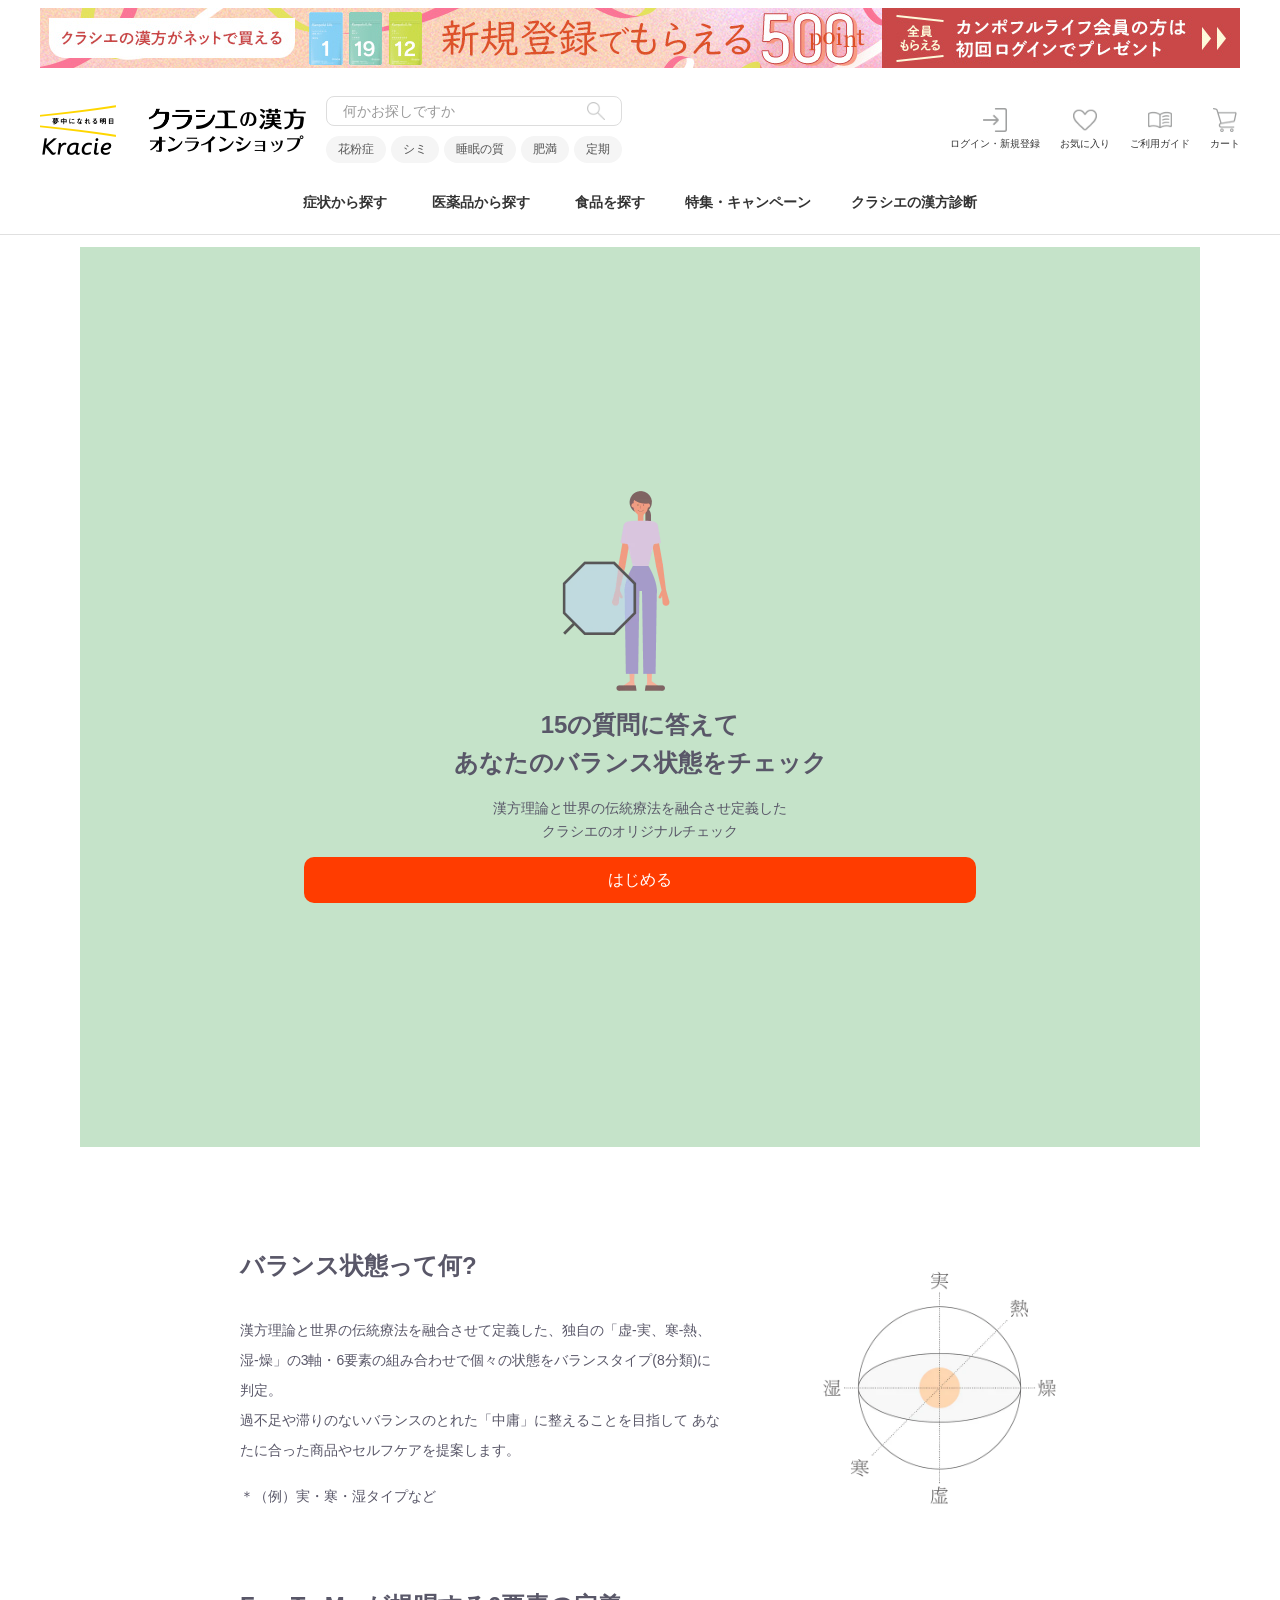
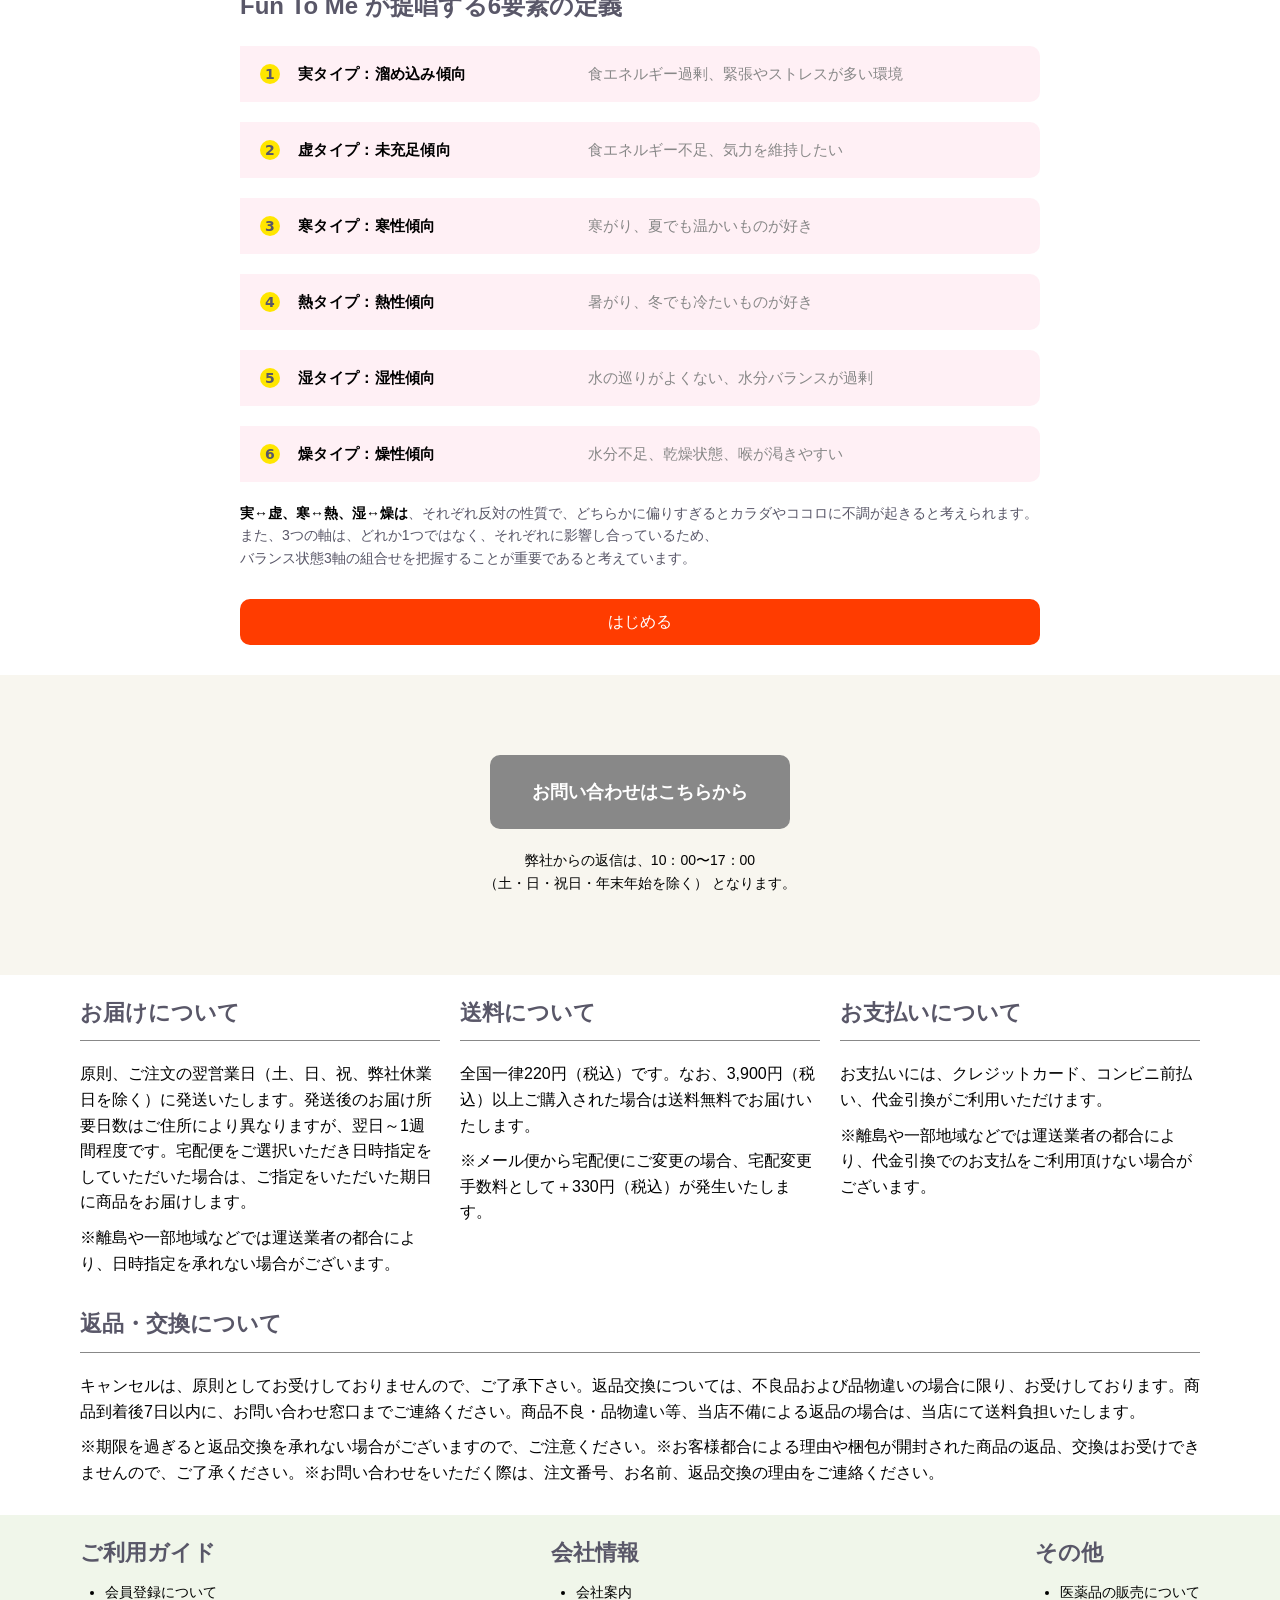
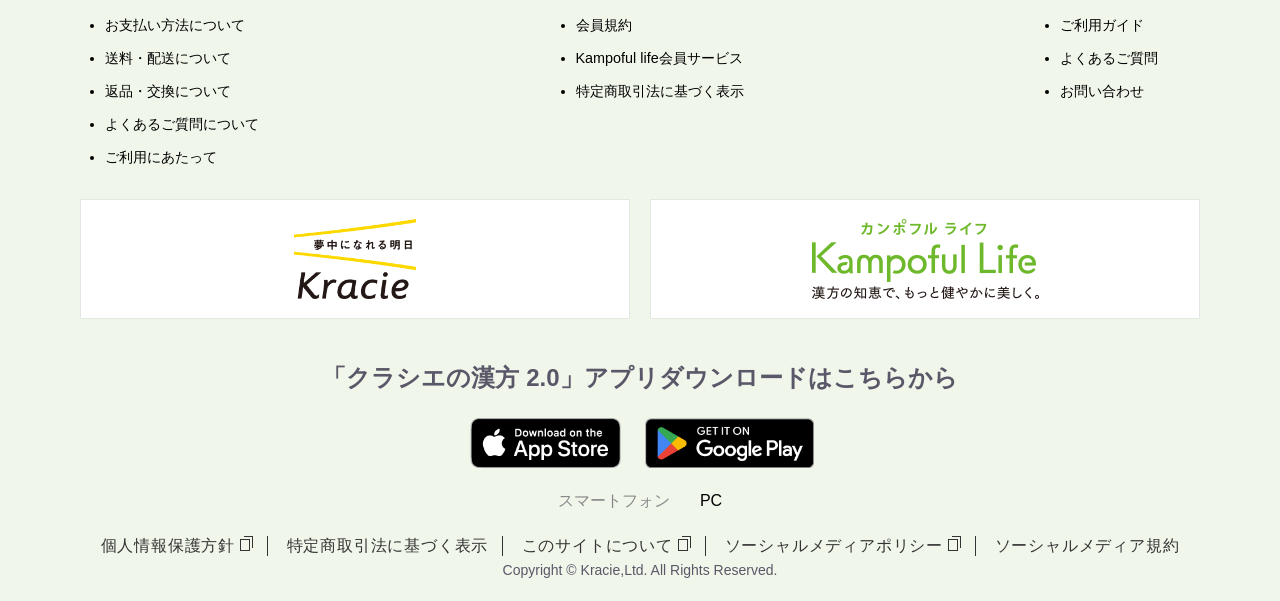
==== commit 08950e18: "Updated Code" ====
--- a/balance-check_pc.html
+++ b/balance-check_pc.html
@@ -361,7 +361,7 @@
               <div class="q-count-number">
                 <div class="q-circle">
                   <span>Q</span>
-                  <span class="q-number" id="q-number">0</span>
+                  <span class="q-number" id="q-number">1</span>
                 </div>
                 <h1 id="question-title">最近の気分は?</h1>
               </div>
@@ -378,9 +378,11 @@
           <div class="progress-container">
             <div class="progress-row">
               <div class="progress-left">
-                <div class="count">
-                  <span id="q-count">1</span>
-                  <span>/ 15</span>
+                <div class="answer-progress" id="answer-progress">
+                  <span class="question-number" id="current-question">1</span>
+                  <span class="progress-separator">/</span>
+                  <span class="total-questions">15</span>
+                  <span class="progress-label">問目</span>
                 </div>
                 <div class="nav-container">
                   <button class="prev" id="prev-arrow">1つもどる</button>
@@ -425,6 +427,11 @@
             </div>
           </div>
         </div>
+
+        <!-- Add FantoMe brand page button -->
+        <a href="#" class="brand-page-btn" id="brand-page-btn">
+          FantoMe ブランドページへ
+        </a>
 
         <div class="related-products">
           <div class="related-heading">
@@ -588,6 +595,7 @@
         <i class="fa fa-angle-up" aria-hidden="true"></i>
       </button>
     </div>
+
     <script src="./js/script.js"></script>
   </body>
 </html>
--- a/css/style.css
+++ b/css/style.css
@@ -641,7 +641,7 @@
   background-color: #e0e0e0;
 }
 
-/* Search Box 2 (Mobile) */
+/* Search Box 2 Mobile */
 .search-box-2 {
   opacity: 0;
   visibility: hidden;
@@ -1038,7 +1038,7 @@
 }
 
 .table-types .count {
-  background: #ff8c42;
+  background: #ffe600;
   width: 20px;
   height: 20px;
   color: var(--primary-color);
@@ -1095,7 +1095,6 @@
 }
 #quiz-ui {
   opacity: 1;
-  /* transition: opacity 0.3s ease; */
 }
 
 #quiz-ui.fade-out {
@@ -1145,12 +1144,13 @@
 .option-btn.selected::before {
   content: "" !important;
   display: inline-block !important;
-  width: 24px !important;
-  height: 24px !important;
+  width: 16px !important;
+  height: 16px !important;
   background: transparent !important;
   border: none !important;
   box-shadow: none !important;
-  border-radius: 0 !important;
+  border-radius: 50% !important;
+  transform: scale(1) !important;
   background-image: url('data:image/svg+xml;utf8,<svg xmlns="http://www.w3.org/2000/svg" width="24" height="24" viewBox="0 0 24 24" fill="none" stroke="white" stroke-width="3" stroke-linecap="round" stroke-linejoin="round"><polyline points="20 6 9 17 4 12"></polyline></svg>') !important;
   background-size: contain !important;
   background-position: center !important;
@@ -1248,14 +1248,38 @@
 }
 
 .count {
-  color: #888888;
+  display: none;
+}
+
+.answer-progress {
+  display: flex;
+  align-items: center;
+  gap: 5px;
+}
+
+.answer-progress .question-number {
+  font-weight: 600;
+  color: #888;
   font-size: 1rem;
-  white-space: nowrap;
-}
-
-#q-count {
-  white-space: nowrap;
-  min-width: 45px;
+  text-align: center;
+}
+
+.answer-progress .progress-separator {
+  color: #ccc;
+  font-weight: 400;
+  font-size: 1.1rem;
+}
+
+.answer-progress .total-questions {
+  color: #888;
+  font-weight: 600;
+  font-size: 1rem;
+}
+
+.answer-progress .progress-label {
+  color: #666;
+  font-size: 0.9rem;
+  margin-left: 5px;
 }
 
 .progress-bar {
@@ -1311,14 +1335,6 @@
   transform: scale(1.2);
 }
 
-/* #result-ui {
-  opacity: 0;
-  transition: opacity 0.5s ease;
-}
-
-#result-ui.show {
-  opacity: 1;
-} */
 .result-ui {
   opacity: 0;
   transform: translateY(30px);
@@ -1361,11 +1377,12 @@
   display: flex;
   align-items: center;
   justify-content: center;
-  /* transition: all 0.3s ease; */
   color: white;
   padding: 8px 15px;
   border-radius: 5px;
   transition: opacity 0.2s ease;
+  font-size: 14px;
+  white-space: nowrap;
 }
 
 .prev:hover:not(.disabled),
@@ -1393,9 +1410,12 @@
   text-align: center;
 }
 
+/* Fix result image size */
 .result-img img {
   max-width: 100%;
+  width: 100%;
   height: auto;
+  object-fit: contain;
 }
 
 .chat-container {
@@ -1697,6 +1717,17 @@
 }
 
 /* Go Top Button */
+/* .go-top {
+        position: fixed;
+        bottom: 30px;
+        right: 30px;
+        z-index: 1000;
+        opacity: 0;
+        visibility: visible;
+        pointer-events: auto;
+        transition: all 0.3s ease;
+      } */
+
 .go-top {
   position: fixed;
   bottom: 30px;
@@ -1713,7 +1744,6 @@
   visibility: visible;
   pointer-events: auto;
 }
-
 .go-top button {
   width: 50px;
   height: 50px;
@@ -1753,6 +1783,25 @@
   }
 }
 
+/* Brand Page Button */
+.brand-page-btn {
+  display: block;
+  width: 250px;
+  margin: 30px auto;
+  padding: 15px 25px;
+  background-color: #888888;
+  color: white;
+  text-align: center;
+  border-radius: 30px;
+  text-decoration: none;
+  font-weight: 600;
+  transition: background-color 0.3s ease;
+}
+
+.brand-page-btn:hover {
+  background-color: #666666;
+}
+
 input[type="search"]::-webkit-search-cancel-button {
   -webkit-appearance: none;
   appearance: none;
@@ -1948,6 +1997,9 @@
     font-size: 1.2rem;
   }
 
+  .result-img {
+    margin: 0;
+  }
   .chat-container {
     margin-top: 20px;
   }
@@ -1961,6 +2013,7 @@
   .related-products h1::after {
     right: -75px;
   }
+
   .footer-boxes {
     grid-template-columns: 1fr;
     padding: 0;
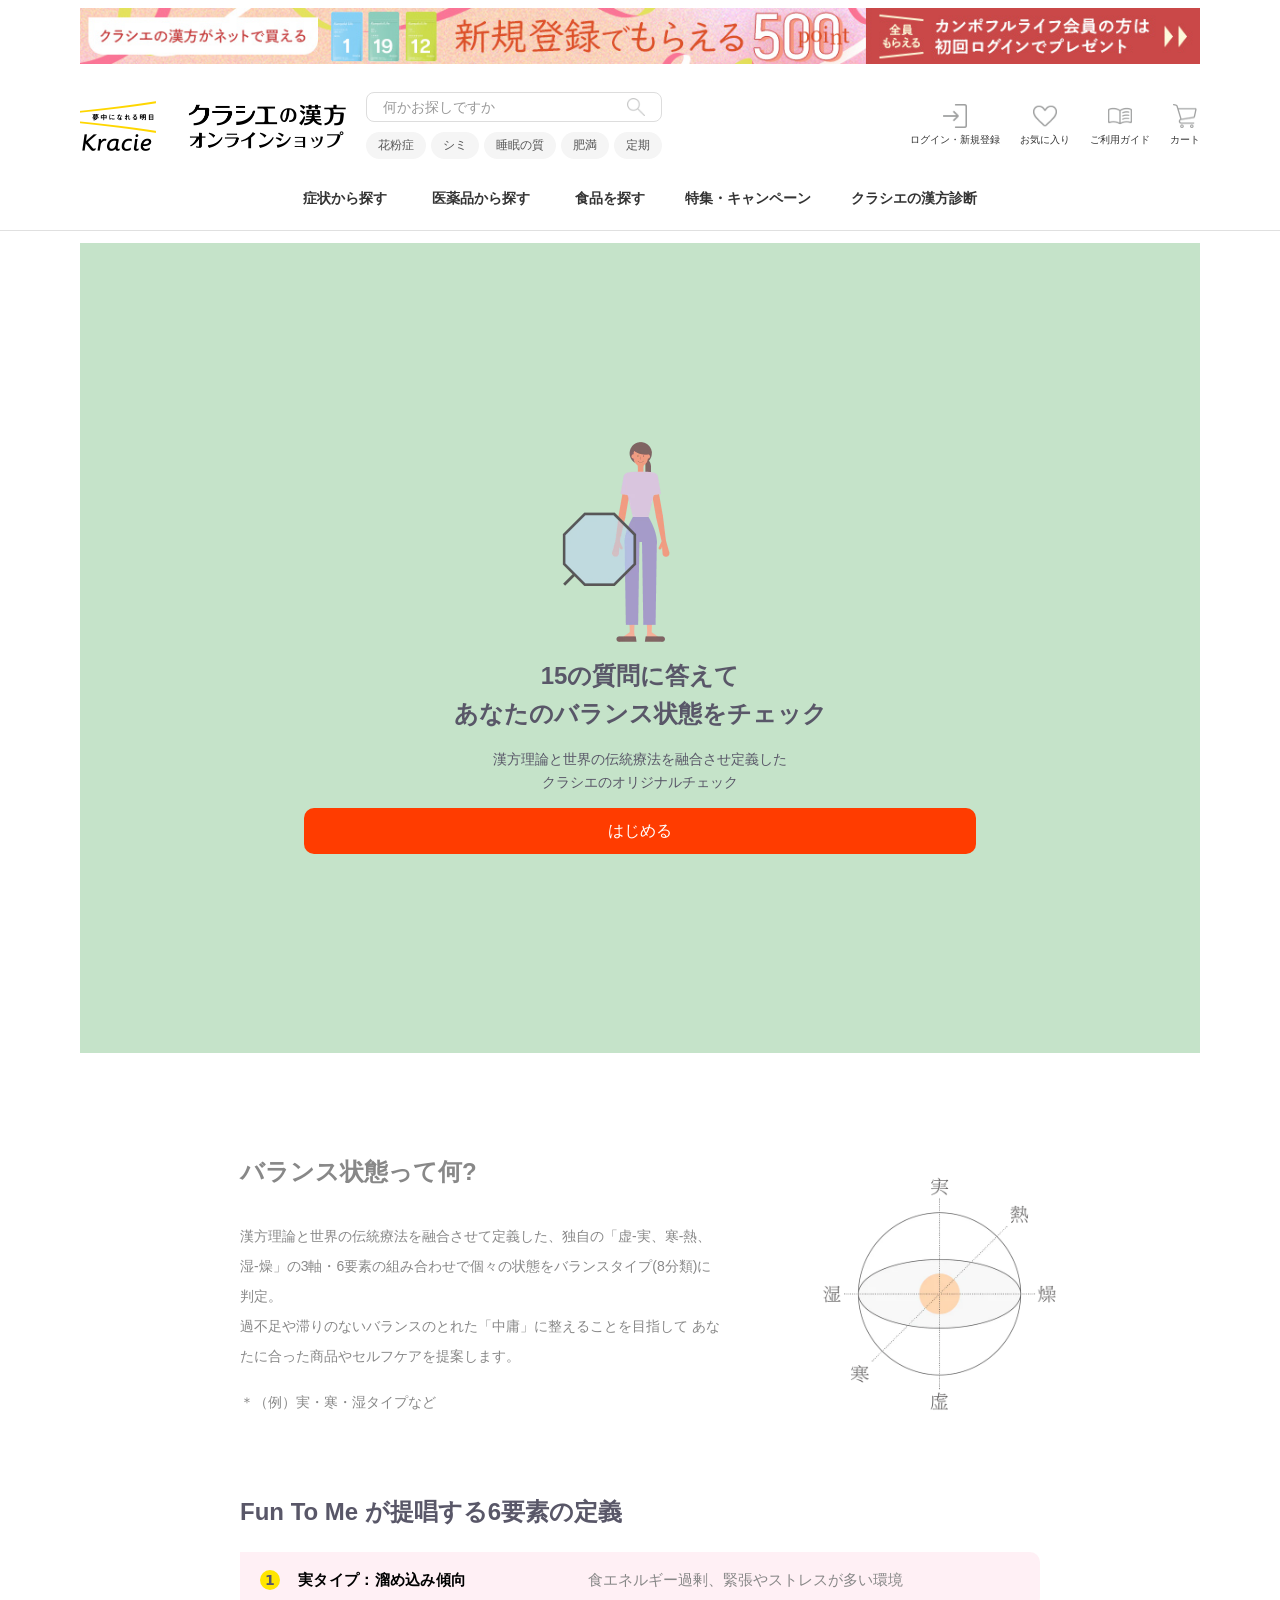
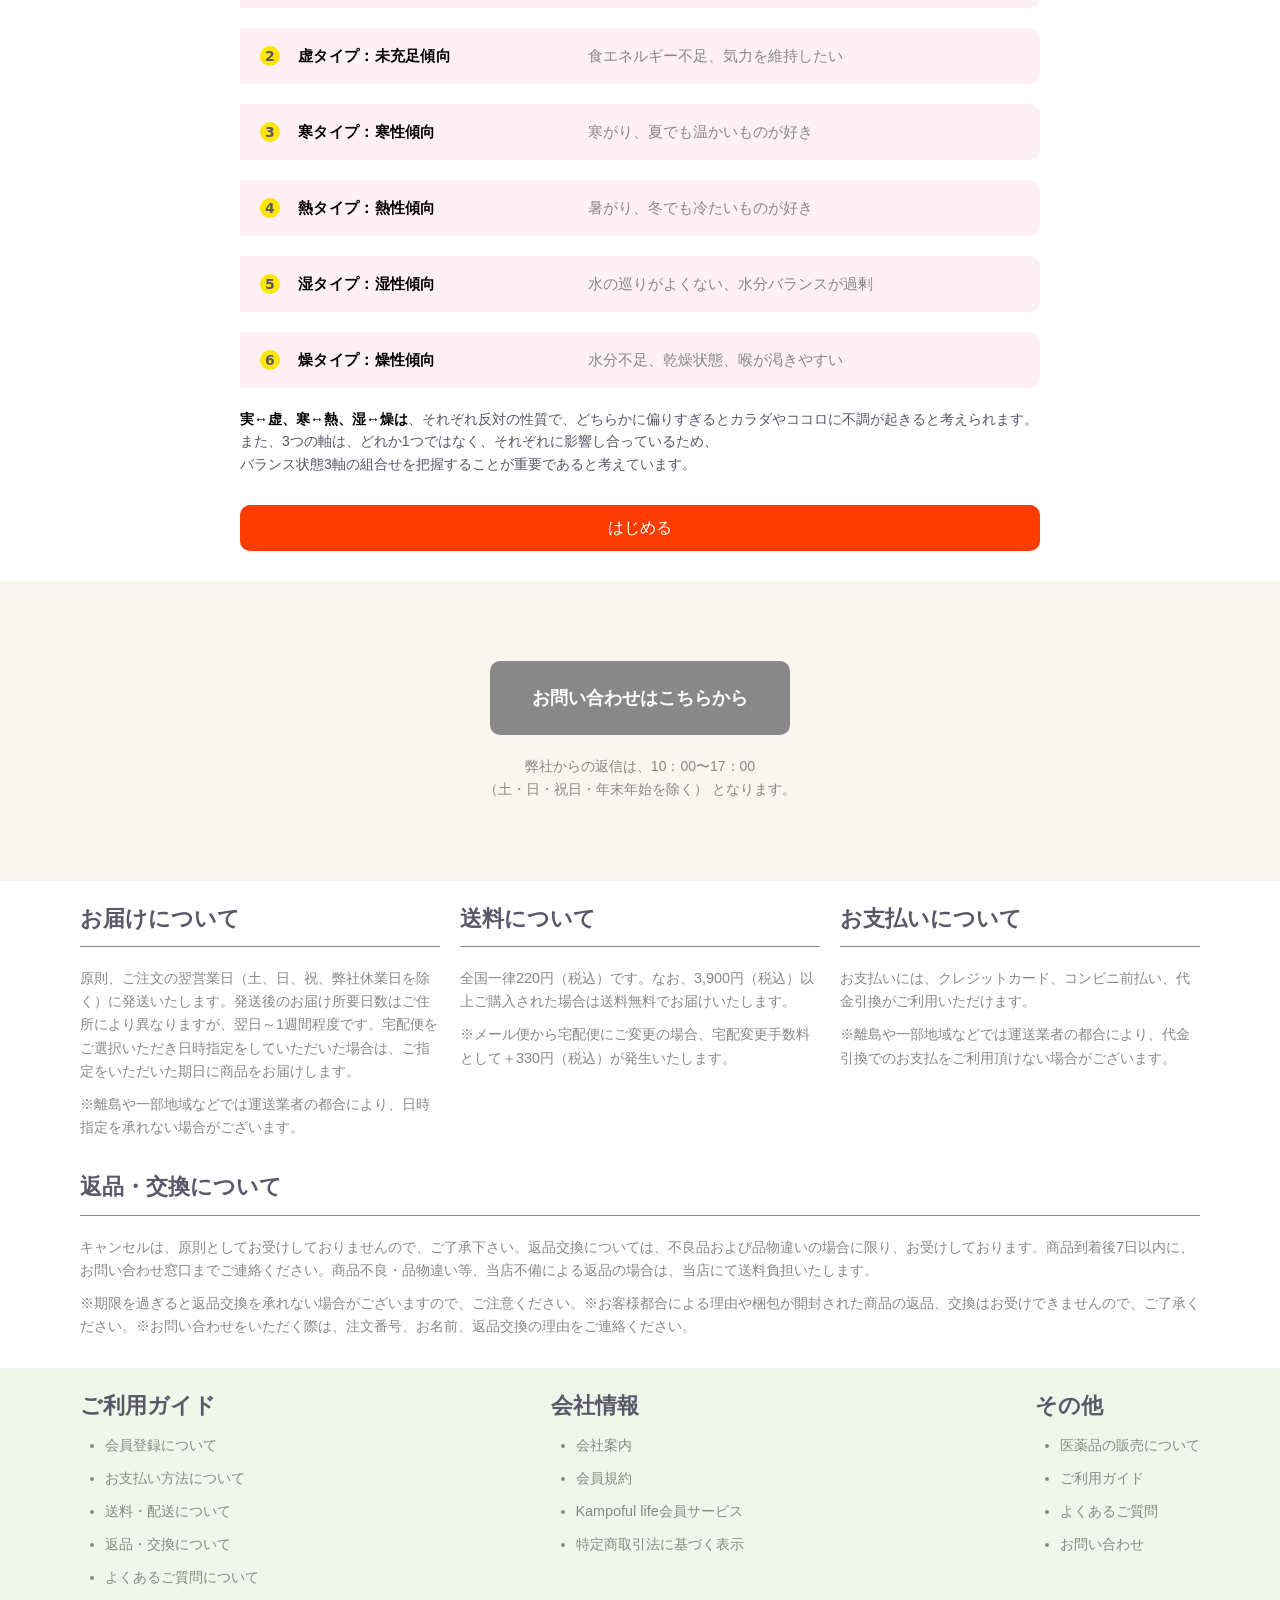
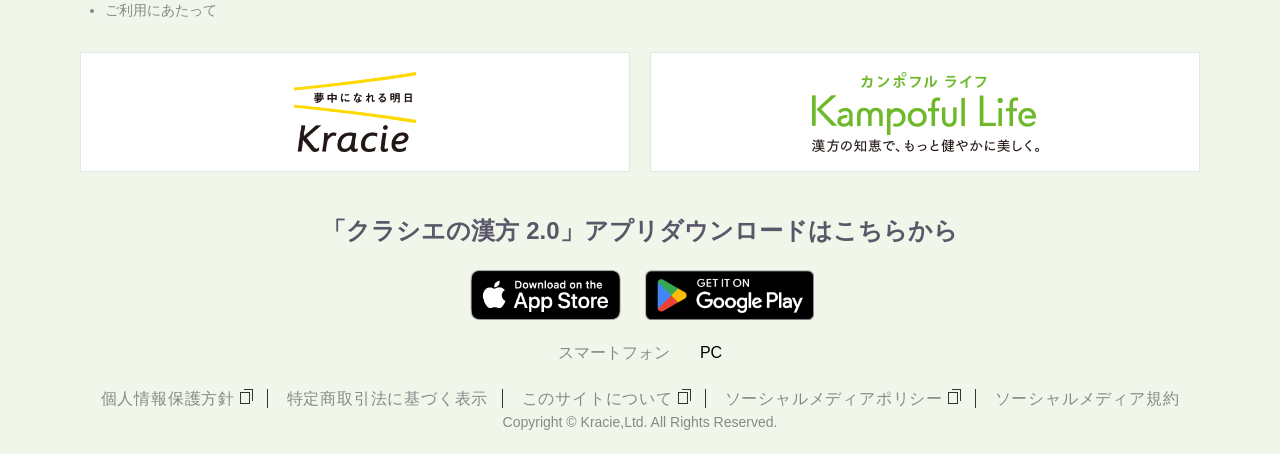
==== commit 38e6d1e9: "Full Project" ====
--- a/balance-check_pc.html
+++ b/balance-check_pc.html
@@ -15,585 +15,597 @@
   </head>
   <body>
     <!-- Page Loader -->
-    <div class="page-loader" id="pageLoader">
-      <div class="loader"></div>
-    </div>
-
-    <!-- Top promotion bar -->
-    <div class="promo-bar">
-      <img src="./img/top_header.jpg" alt="" />
-    </div>
-
-    <!-- Main header -->
-    <header>
-      <div class="main-header">
-        <div class="logo-section">
-          <a href="" class="kracie-logo">
-            <img src="./img/logo.png" alt="" />
-          </a>
-          <div class="search-box-1">
-            <div class="search-bar">
-              <input
-                type="search"
-                name="keyword"
-                placeholder="何かお探しですか"
-              />
+    <div class="fixed-container">
+      <div class="page-loader" id="pageLoader">
+        <div class="loader"></div>
+      </div>
+
+      <!-- Top promotion bar -->
+      <div class="promo-bar">
+        <img src="./img/top_header.jpg" alt="" />
+      </div>
+
+      <!-- Main header -->
+      <header>
+        <div class="main-header">
+          <div class="logo-section">
+            <a href="" class="kracie-logo">
+              <img src="./img/logo.png" alt="" />
+            </a>
+            <div class="search-box-1">
+              <div class="search-bar">
+                <input
+                  type="search"
+                  name="keyword"
+                  placeholder="何かお探しですか"
+                />
+                <img src="./img/ico_search.png" alt="" />
+              </div>
+              <div class="badges">
+                <span>花粉症 </span>
+                <span>シミ</span>
+                <span>睡眠の質</span>
+                <span>肥満</span>
+                <span>定期</span>
+              </div>
+            </div>
+          </div>
+
+          <div class="icon-section">
+            <a href="#" class="icon-item">
+              <img src="./img/ico_login.png" alt="" />
+              <span>ログイン・新規登録</span>
+            </a>
+            <a href="#" class="icon-item">
+              <img src="./img/ico_heart.png" class="icon-heart" alt="" />
+              <span>お気に入り</span>
+            </a>
+            <a href="#" class="icon-item">
+              <img src="./img/ico_guide.png" class="icon-guide" alt="" />
+              <span>ご利用ガイド</span>
+            </a>
+            <a href="#" class="icon-item">
+              <img src="./img/ico_basket.png" class="icon-cart" alt="" />
+              <span>カート</span>
+            </a>
+          </div>
+          <div class="mobile-menu">
+            <div class="search-icon" id="search-icon">
               <img src="./img/ico_search.png" alt="" />
             </div>
-            <div class="badges">
-              <span>花粉症 </span>
-              <span>シミ</span>
-              <span>睡眠の質</span>
-              <span>肥満</span>
-              <span>定期</span>
-            </div>
-          </div>
-        </div>
-
-        <div class="icon-section">
-          <a href="#" class="icon-item">
-            <img src="./img/ico_login.png" alt="" />
-            <span>ログイン・新規登録</span>
-          </a>
-          <a href="#" class="icon-item">
-            <img src="./img/ico_heart.png" class="icon-heart" alt="" />
-            <span>お気に入り</span>
-          </a>
-          <a href="#" class="icon-item">
-            <img src="./img/ico_guide.png" class="icon-guide" alt="" />
-            <span>ご利用ガイド</span>
-          </a>
-          <a href="#" class="icon-item">
-            <img src="./img/ico_basket.png" class="icon-cart" alt="" />
-            <span>カート</span>
-          </a>
-        </div>
-        <div class="mobile-menu">
-          <div class="search-icon" id="search-icon">
+            <button class="mobile-menu-toggle" aria-label="Menu">
+              <span></span>
+              <span></span>
+              <span></span>
+            </button>
+          </div>
+        </div>
+
+        <div class="search-box-2" id="search-box-2">
+          <div class="search-bar">
+            <input
+              type="search"
+              name="keyword"
+              placeholder="何かお探しですか"
+            />
             <img src="./img/ico_search.png" alt="" />
           </div>
-          <button class="mobile-menu-toggle" aria-label="Menu">
-            <span></span>
-            <span></span>
-            <span></span>
-          </button>
-        </div>
-      </div>
-
-      <div class="search-box-2" id="search-box-2">
-        <div class="search-bar">
-          <input type="search" name="keyword" placeholder="何かお探しですか" />
-          <img src="./img/ico_search.png" alt="" />
-        </div>
-        <div class="badges">
-          <span>花粉症 </span>
-          <span>シミ</span>
-          <span>睡眠の質</span>
-          <span>肥満</span>
-          <span>定期</span>
-        </div>
-      </div>
-
-      <nav class="nav-menu">
-        <a href="#" class="nav-item dropdown"
-          >症状から探す <i class="fa fa-chevron-down" aria-hidden="true"></i
-        ></a>
-        <a href="#" class="nav-item dropdown"
-          >医薬品から探す <i class="fa fa-chevron-down" aria-hidden="true"></i
-        ></a>
-        <a href="#" class="nav-item">食品を探す</a>
-        <a href="#" class="nav-item">特集・キャンペーン</a>
-        <a href="#" class="nav-item dropdown">クラシエの漢方診断</a>
-      </nav>
-    </header>
-
-    <!-- Sidebar Menu -->
-    <div class="sidebar-menu">
-      <!-- Sidebar Header -->
-      <div class="sidebar-header">
-        <div class="sidebar-logo">
-          <img src="./img/logo.png" alt="Kracie Logo" />
-        </div>
-        <button class="sidebar-close" aria-label="Close">
-          <svg width="24" height="24" viewBox="0 0 24 24" fill="none">
-            <path
-              d="M18 6L6 18M6 6L18 18"
-              stroke="currentColor"
-              stroke-width="2"
-              stroke-linecap="round"
-            />
-          </svg>
-        </button>
-      </div>
-
-      <div class="sidebar-user">
-        <div class="user-avatar">
-          <img src="./img/ico_login.png" alt="User" />
-        </div>
-        <div class="user-info">
-          <span class="user-greeting">ようこそ</span>
-          <a href="#" class="user-login">ログイン・新規登録</a>
-        </div>
-      </div>
-
-      <!-- Sidebar Navigation -->
-      <nav class="sidebar-nav">
-        <div class="sidebar-nav-group">
-          <h3 class="sidebar-nav-title">カテゴリー</h3>
-          <a href="#" class="sidebar-nav-item">
-            <span>症状から探す</span>
-            <svg width="16" height="16" viewBox="0 0 16 16" fill="none">
+          <div class="badges">
+            <span>花粉症 </span>
+            <span>シミ</span>
+            <span>睡眠の質</span>
+            <span>肥満</span>
+            <span>定期</span>
+          </div>
+        </div>
+
+        <nav class="nav-menu">
+          <a href="#" class="nav-item dropdown"
+            >症状から探す <i class="fa fa-chevron-down" aria-hidden="true"></i
+          ></a>
+          <a href="#" class="nav-item dropdown"
+            >医薬品から探す <i class="fa fa-chevron-down" aria-hidden="true"></i
+          ></a>
+          <a href="#" class="nav-item">食品を探す</a>
+          <a href="#" class="nav-item">特集・キャンペーン</a>
+          <a href="#" class="nav-item dropdown">クラシエの漢方診断</a>
+        </nav>
+      </header>
+
+      <!-- Sidebar Menu -->
+      <div class="sidebar-menu">
+        <!-- Sidebar Header -->
+        <div class="sidebar-header">
+          <div class="sidebar-logo">
+            <img src="./img/logo.png" alt="Kracie Logo" />
+          </div>
+          <button class="sidebar-close" aria-label="Close">
+            <svg width="24" height="24" viewBox="0 0 24 24" fill="none">
               <path
-                d="M6 12L10 8L6 4"
+                d="M18 6L6 18M6 6L18 18"
                 stroke="currentColor"
-                stroke-width="1.5"
+                stroke-width="2"
                 stroke-linecap="round"
               />
             </svg>
+          </button>
+        </div>
+
+        <div class="sidebar-user">
+          <div class="user-avatar">
+            <img src="./img/ico_login.png" alt="User" />
+          </div>
+          <div class="user-info">
+            <span class="user-greeting">ようこそ</span>
+            <a href="#" class="user-login">ログイン・新規登録</a>
+          </div>
+        </div>
+
+        <!-- Sidebar Navigation -->
+        <nav class="sidebar-nav">
+          <div class="sidebar-nav-group">
+            <h3 class="sidebar-nav-title">カテゴリー</h3>
+            <a href="#" class="sidebar-nav-item">
+              <span>症状から探す</span>
+              <svg width="16" height="16" viewBox="0 0 16 16" fill="none">
+                <path
+                  d="M6 12L10 8L6 4"
+                  stroke="currentColor"
+                  stroke-width="1.5"
+                  stroke-linecap="round"
+                />
+              </svg>
+            </a>
+            <a href="#" class="sidebar-nav-item">
+              <span>医薬品から探す</span>
+              <svg width="16" height="16" viewBox="0 0 16 16" fill="none">
+                <path
+                  d="M6 12L10 8L6 4"
+                  stroke="currentColor"
+                  stroke-width="1.5"
+                  stroke-linecap="round"
+                />
+              </svg>
+            </a>
+            <a href="#" class="sidebar-nav-item">
+              <span>食品を探す</span>
+              <svg width="16" height="16" viewBox="0 0 16 16" fill="none">
+                <path
+                  d="M6 12L10 8L6 4"
+                  stroke="currentColor"
+                  stroke-width="1.5"
+                  stroke-linecap="round"
+                />
+              </svg>
+            </a>
+            <a href="#" class="sidebar-nav-item">
+              <span>特集・キャンペーン</span>
+              <svg width="16" height="16" viewBox="0 0 16 16" fill="none">
+                <path
+                  d="M6 12L10 8L6 4"
+                  stroke="currentColor"
+                  stroke-width="1.5"
+                  stroke-linecap="round"
+                />
+              </svg>
+            </a>
+            <a href="#" class="sidebar-nav-item">
+              <span>クラシエの漢方診断</span>
+              <svg width="16" height="16" viewBox="0 0 16 16" fill="none">
+                <path
+                  d="M6 12L10 8L6 4"
+                  stroke="currentColor"
+                  stroke-width="1.5"
+                  stroke-linecap="round"
+                />
+              </svg>
+            </a>
+          </div>
+
+          <div class="sidebar-nav-group">
+            <h3 class="sidebar-nav-title">マイページ</h3>
+            <a href="#" class="sidebar-nav-item">
+              <img src="./img/ico_heart.png" alt="" class="sidebar-item-icon" />
+              <span>お気に入り</span>
+            </a>
+            <a href="#" class="sidebar-nav-item">
+              <img src="./img/ico_guide.png" alt="" class="sidebar-item-icon" />
+              <span>ご利用ガイド</span>
+            </a>
+            <a href="#" class="sidebar-nav-item">
+              <img
+                src="./img/ico_basket.png"
+                alt=""
+                class="sidebar-item-icon"
+              />
+              <span>カート</span>
+              <span class="sidebar-badge">3</span>
+            </a>
+          </div>
+        </nav>
+
+        <!-- Popular Tags -->
+        <div class="sidebar-tags">
+          <h3 class="sidebar-tags-title">人気のキーワード</h3>
+          <div class="tags-container">
+            <span class="tag">花粉症</span>
+            <span class="tag">シミ</span>
+            <span class="tag">睡眠の質</span>
+            <span class="tag">肥満</span>
+            <span class="tag">定期</span>
+            <span class="tag">冷え性</span>
+            <span class="tag">更年期</span>
+            <span class="tag">漢方</span>
+          </div>
+        </div>
+
+        <!-- Sidebar Footer -->
+        <div class="sidebar-footer">
+          <a href="#" class="footer-link">会社情報</a>
+          <a href="#" class="footer-link">プライバシーポリシー</a>
+          <a href="#" class="footer-link">お問い合わせ</a>
+        </div>
+      </div>
+
+      <!-- Overlay -->
+      <div class="sidebar-overlay"></div>
+
+      <div class="fluid-container">
+        <div id="start-q">
+          <div class="hero-container">
+            <div class="hero-container-detail">
+              <img src="./img/lets-check_img.webp" alt="" />
+              <h1>
+                15の質問に答えて <br />
+                あなたのバランス状態をチェック
+              </h1>
+              <p>
+                漢方理論と世界の伝統療法を融合させ定義した <br />
+                クラシエのオリジナルチェック
+              </p>
+              <a href="#" class="btn-2" id="start-btn"> はじめる </a>
+            </div>
+          </div>
+
+          <div class="container">
+            <div class="custom-content">
+              <div class="custom-content-item">
+                <h1>バランス状態って何?</h1>
+                <p class="message">
+                  漢方理論と世界の伝統療法を融合させて定義した、独自の「虚-実、寒-熱、湿-燥」の3軸・6要素の組み合わせで個々の状態をバランスタイプ(8分類)に判定。
+                  <br />
+                  過不足や滞りのないバランスのとれた「中庸」に整えることを目指して
+                  あなたに合った商品やセルフケアを提案します。
+                </p>
+                <p class="custom-content-types">＊（例）実・寒・湿タイプなど</p>
+              </div>
+              <div class="custom-content-img">
+                <img src="./img/balance-result-img.webp" alt="" />
+              </div>
+            </div>
+
+            <div class="table-container">
+              <h1>Fun To Me が提唱する6要素の定義</h1>
+
+              <table class="types-table">
+                <tbody>
+                  <tr>
+                    <td class="table-types" data-label="タイプ">
+                      <span class="count">1</span>
+                      実タイプ：溜め込み傾向
+                    </td>
+                    <td data-label="状態">
+                      食エネルギー過剰、緊張やストレスが多い環境
+                    </td>
+                  </tr>
+                  <tr>
+                    <td class="table-types" data-label="タイプ">
+                      <span class="count">2</span>
+                      虚タイプ：未充足傾向
+                    </td>
+                    <td data-label="状態">
+                      食エネルギー不足、気力を維持したい
+                    </td>
+                  </tr>
+                  <tr>
+                    <td class="table-types" data-label="タイプ">
+                      <span class="count">3</span>
+                      寒タイプ：寒性傾向
+                    </td>
+                    <td data-label="状態">寒がり、夏でも温かいものが好き</td>
+                  </tr>
+                  <tr>
+                    <td class="table-types" data-label="タイプ">
+                      <span class="count">4</span>
+                      熱タイプ：熱性傾向
+                    </td>
+                    <td data-label="状態">暑がり、冬でも冷たいものが好き</td>
+                  </tr>
+                  <tr>
+                    <td class="table-types" data-label="タイプ">
+                      <span class="count">5</span>
+                      湿タイプ：湿性傾向
+                    </td>
+                    <td data-label="狀態">
+                      水の巡りがよくない、水分バランスが過剰
+                    </td>
+                  </tr>
+                  <tr>
+                    <td class="table-types" data-label="タイプ">
+                      <span class="count">6</span>
+                      燥タイプ：燥性傾向
+                    </td>
+                    <td data-label="状態">
+                      水分不足、乾燥状態、喉が渇きやすい
+                    </td>
+                  </tr>
+                </tbody>
+              </table>
+
+              <p class="table-bottom-content">
+                <span class="table-content-types">実↔虚、寒↔熱、湿↔燥は</span
+                >、それぞれ反対の性質で、どちらかに偏りすぎるとカラダやココロに不調が起きると考えられます。
+              </p>
+              <p class="table-bottom-content">
+                また、3つの軸は、どれか1つではなく、それぞれに影響し合っているため、
+                <br />
+                バランス状態3軸の組合せを把握することが重要であると考えています。
+              </p>
+              <div class="start-btn">
+                <a href="#" class="btn-2" id="start-btn-2"> はじめる </a>
+              </div>
+            </div>
+          </div>
+        </div>
+
+        <div id="app-container" style="display: none">
+          <div id="quiz-ui">
+            <div class="container">
+              <div class="balancecheck_q_img">
+                <img
+                  src="./img/balancecheck_question_img.webp"
+                  alt="question decorative"
+                />
+              </div>
+              <div class="balance-check-des">
+                <p>
+                  バランス状態は季節や環境で変化するので、定期的にチェックしましょう
+                </p>
+                <div class="q-count-number">
+                  <div class="q-circle">
+                    <span>Q</span>
+                    <span class="q-number" id="q-number">1</span>
+                  </div>
+                  <h1 id="question-title">最近の気分は?</h1>
+                </div>
+              </div>
+
+              <div class="balancecheck_q_btns">
+                <button class="option-btn" id="btn-a"><span></span></button>
+                <button class="option-btn" id="btn-b"><span></span></button>
+              </div>
+              <div class="validation-message" id="validation-message">
+                ⚠️ 次の質問に進むには選択が必要です
+              </div>
+            </div>
+            <div class="progress-container">
+              <div class="progress-row">
+                <div class="progress-left">
+                  <div class="answer-progress" id="answer-progress">
+                    <span class="question-number" id="current-question">1</span>
+                    <span class="progress-separator">/</span>
+                    <span class="total-questions">15</span>
+                    <span class="progress-label">問目</span>
+                  </div>
+                  <div class="nav-container">
+                    <button class="prev" id="prev-arrow">1つもどる</button>
+                    <button class="next" id="next-arrow">はじめにもどる</button>
+                  </div>
+                </div>
+                <div class="progress-bar"><div id="progress-fill"></div></div>
+              </div>
+            </div>
+          </div>
+        </div>
+      </div>
+
+      <div class="fluid-container">
+        <div id="result-ui" class="result-ui" style="display: none">
+          <div class="result-container">
+            <div class="result-img">
+              <img id="result-image" src="" alt="診断結果画像" />
+            </div>
+            <div class="chat-container">
+              <div class="type-badge">
+                <span class="type-item">実</span>
+                <span class="type-item">熱</span>
+                <span class="type-item">燥</span>
+                <span class="type-item">タイプ</span>
+              </div>
+              <img src="./img/advice-for-you.webp" alt="Profile" />
+
+              <div class="message-container">
+                <div class="message-bubble">
+                  <h2 class="message-text">
+                    自律神経の調整不良により体の機能が低下して、<br />
+                    余分な水分が溜まりやすくなったタイプ
+                  </h2>
+                  <p>
+                    甘いものを控え、血液の流れをよくし、余分な水分を除く働きのある食材をとりましょう。<br />
+                    自律神経を整えるGABA、トリプトファンやビタミンD、血行改善と女性ホルモン様作用があるといわれるフェンネルや八角、水を巡らせるハトムギもおすすめです。
+                    ウォーキングのような持久性の高い運動で、自律神経を整え、代謝をよくしましょう。
+                    また、入浴やハーブティなどでリラックスし、夜は早めに寝て睡眠時間を十分に確保しましょう。
+                  </p>
+                </div>
+              </div>
+            </div>
+          </div>
+
+          <a href="#" class="brand-page-btn" id="brand-page-btn">
+            FantoMe ブランドページへ
           </a>
-          <a href="#" class="sidebar-nav-item">
-            <span>医薬品から探す</span>
-            <svg width="16" height="16" viewBox="0 0 16 16" fill="none">
-              <path
-                d="M6 12L10 8L6 4"
-                stroke="currentColor"
-                stroke-width="1.5"
-                stroke-linecap="round"
-              />
-            </svg>
-          </a>
-          <a href="#" class="sidebar-nav-item">
-            <span>食品を探す</span>
-            <svg width="16" height="16" viewBox="0 0 16 16" fill="none">
-              <path
-                d="M6 12L10 8L6 4"
-                stroke="currentColor"
-                stroke-width="1.5"
-                stroke-linecap="round"
-              />
-            </svg>
-          </a>
-          <a href="#" class="sidebar-nav-item">
-            <span>特集・キャンペーン</span>
-            <svg width="16" height="16" viewBox="0 0 16 16" fill="none">
-              <path
-                d="M6 12L10 8L6 4"
-                stroke="currentColor"
-                stroke-width="1.5"
-                stroke-linecap="round"
-              />
-            </svg>
-          </a>
-          <a href="#" class="sidebar-nav-item">
-            <span>クラシエの漢方診断</span>
-            <svg width="16" height="16" viewBox="0 0 16 16" fill="none">
-              <path
-                d="M6 12L10 8L6 4"
-                stroke="currentColor"
-                stroke-width="1.5"
-                stroke-linecap="round"
-              />
-            </svg>
-          </a>
-        </div>
-
-        <div class="sidebar-nav-group">
-          <h3 class="sidebar-nav-title">マイページ</h3>
-          <a href="#" class="sidebar-nav-item">
-            <img src="./img/ico_heart.png" alt="" class="sidebar-item-icon" />
-            <span>お気に入り</span>
-          </a>
-          <a href="#" class="sidebar-nav-item">
-            <img src="./img/ico_guide.png" alt="" class="sidebar-item-icon" />
-            <span>ご利用ガイド</span>
-          </a>
-          <a href="#" class="sidebar-nav-item">
-            <img src="./img/ico_basket.png" alt="" class="sidebar-item-icon" />
-            <span>カート</span>
-            <span class="sidebar-badge">3</span>
-          </a>
-        </div>
-      </nav>
-
-      <!-- Popular Tags -->
-      <div class="sidebar-tags">
-        <h3 class="sidebar-tags-title">人気のキーワード</h3>
-        <div class="tags-container">
-          <span class="tag">花粉症</span>
-          <span class="tag">シミ</span>
-          <span class="tag">睡眠の質</span>
-          <span class="tag">肥満</span>
-          <span class="tag">定期</span>
-          <span class="tag">冷え性</span>
-          <span class="tag">更年期</span>
-          <span class="tag">漢方</span>
+
+          <div class="related-products">
+            <div class="related-heading">
+              <h1>おすすめ商品</h1>
+            </div>
+            <div class="cards" id="productCards"></div>
+          </div>
+
+          <div class="restart-container">
+            <button class="btn" id="restart-quiz">
+              <span>はじめからやり直す</span>
+            </button>
+          </div>
         </div>
       </div>
 
-      <!-- Sidebar Footer -->
-      <div class="sidebar-footer">
-        <a href="#" class="footer-link">会社情報</a>
-        <a href="#" class="footer-link">プライバシーポリシー</a>
-        <a href="#" class="footer-link">お問い合わせ</a>
+      <footer class="footer">
+        <div class="footer-top">
+          <button class="btn">お問い合わせはこちらから</button>
+          <p>
+            弊社からの返信は、10：00〜17：00 <br />
+            （⼟・⽇・祝⽇・年末年始を除く） となります。
+          </p>
+        </div>
+
+        <div class="fluid-container">
+          <div class="footer-boxes">
+            <div class="box">
+              <h1>お届けについて</h1>
+              <h2>
+                原則、ご注文の翌営業日（土、日、祝、弊社休業日を除く）に発送いたします。発送後のお届け所要日数はご住所により異なりますが、翌日～1週間程度です。宅配便をご選択いただき日時指定をしていただいた場合は、ご指定をいただいた期日に商品をお届けします。
+              </h2>
+              <h2>
+                ※離島や一部地域などでは運送業者の都合により、日時指定を承れない場合がございます。
+              </h2>
+            </div>
+
+            <div class="box">
+              <h1>送料について</h1>
+              <h2>
+                全国一律220円（税込）です。なお、3,900円（税込）以上ご購入された場合は送料無料でお届けいたします。
+              </h2>
+              <h2>
+                ※メール便から宅配便にご変更の場合、宅配変更手数料として＋330円（税込）が発生いたします。
+              </h2>
+            </div>
+
+            <div class="box">
+              <h1>お⽀払いについて</h1>
+              <h2>
+                お⽀払いには、クレジットカード、コンビニ前払い、代⾦引換がご利⽤いただけます。
+              </h2>
+              <h2>
+                ※離島や一部地域などでは運送業者の都合により、代金引換でのお支払をご利用頂けない場合がございます。
+              </h2>
+            </div>
+
+            <div class="box">
+              <h1>返品・交換について</h1>
+              <h2>
+                キャンセルは、原則としてお受けしておりませんので、ご了承下さい。返品交換については、不良品および品物違いの場合に限り、お受けしております。商品到着後7⽇以内に、お問い合わせ窓⼝までご連絡ください。商品不良・品物違い等、当店不備による返品の場合は、当店にて送料負担いたします。
+              </h2>
+              <h2>
+                ※期限を過ぎると返品交換を承れない場合がございますので、ご注意ください。※お客様都合による理由や梱包が開封された商品の返品、交換はお受けできませんので、ご了承ください。※お問い合わせをいただく際は、注文番号、お名前、返品交換の理由をご連絡ください。
+              </h2>
+            </div>
+          </div>
+        </div>
+
+        <div class="footer-medile">
+          <div class="links-container">
+            <div class="links">
+              <h1>ご利用ガイド</h1>
+              <ul>
+                <li>会員登録について</li>
+                <li>お支払い方法について</li>
+                <li>送料・配送について</li>
+                <li>返品・交換について</li>
+                <li>よくあるご質問について</li>
+                <li>ご利用にあたって</li>
+              </ul>
+            </div>
+            <div class="links">
+              <h1>会社情報</h1>
+              <ul>
+                <li>会社案内</li>
+                <li>会員規約</li>
+                <li>Kampoful life会員サービス</li>
+                <li>特定商取引法に基づく表⽰</li>
+              </ul>
+            </div>
+            <div class="links">
+              <h1>その他</h1>
+              <ul>
+                <li>医薬品の販売について</li>
+                <li>ご利⽤ガイド</li>
+                <li>よくあるご質問</li>
+                <li>お問い合わせ</li>
+              </ul>
+            </div>
+          </div>
+
+          <div class="footer-logos">
+            <a href="">
+              <img src="./img/kracie_logo.png" alt="" />
+            </a>
+            <a href="">
+              <img src="./img/kampoful_Life_logo.png" alt="" />
+            </a>
+          </div>
+
+          <div class="footer-app-store">
+            <h1>「クラシエの漢方 2.0」アプリダウンロードはこちらから</h1>
+            <div class="app-store">
+              <a href="">
+                <img src="./img/banner_app_store.png" alt="" />
+              </a>
+              <a href="">
+                <img src="./img/banner_google_play.png" alt="" />
+              </a>
+            </div>
+
+            <div class="phone-pc-icons">
+              <a href="">
+                <i class="fas fa-mobile-alt"></i>
+                <span>スマートフォン</span>
+              </a>
+              <a href="">
+                <i class="fa fa-desktop"></i>
+                <span>PC</span>
+              </a>
+            </div>
+
+            <div class="footer-bottom">
+              <div>
+                <a href=""
+                  >個人情報保護方針
+                  <img src="./img/ico_out_link_black.png" alt=""
+                /></a>
+                <a href="">特定商取引法に基づく表示</a>
+                <a href=""
+                  >このサイトについて
+                  <img src="./img/ico_out_link_black.png" alt=""
+                /></a>
+                <a href=""
+                  >ソーシャルメディアポリシー
+                  <img src="./img/ico_out_link_black.png" alt=""
+                /></a>
+                <a href="">ソーシャルメディア規約</a>
+              </div>
+
+              <p>Copyright © Kracie,Ltd. All Rights Reserved.</p>
+            </div>
+          </div>
+        </div>
+      </footer>
+
+      <div class="go-top">
+        <button id="goTopBtn" aria-label="Go to top">
+          <i class="fa fa-angle-up" aria-hidden="true"></i>
+        </button>
       </div>
-    </div>
-
-    <!-- Overlay -->
-    <div class="sidebar-overlay"></div>
-
-    <div class="fluid-container">
-      <div id="start-q">
-        <div class="hero-container">
-          <div class="hero-container-detail">
-            <img src="./img/lets-check_img.webp" alt="" />
-            <h1>
-              15の質問に答えて <br />
-              あなたのバランス状態をチェック
-            </h1>
-            <p>
-              漢方理論と世界の伝統療法を融合させ定義した <br />
-              クラシエのオリジナルチェック
-            </p>
-            <a href="#" class="btn-2" id="start-btn"> はじめる </a>
-          </div>
-        </div>
-
-        <div class="container">
-          <div class="custom-content">
-            <div class="custom-content-item">
-              <h1>バランス状態って何?</h1>
-              <p class="message">
-                漢方理論と世界の伝統療法を融合させて定義した、独自の「虚-実、寒-熱、湿-燥」の3軸・6要素の組み合わせで個々の状態をバランスタイプ(8分類)に判定。
-                <br />
-                過不足や滞りのないバランスのとれた「中庸」に整えることを目指して
-                あなたに合った商品やセルフケアを提案します。
-              </p>
-              <p class="custom-content-types">＊（例）実・寒・湿タイプなど</p>
-            </div>
-            <div class="custom-content-img">
-              <img src="./img/balance-result-img.webp" alt="" />
-            </div>
-          </div>
-
-          <div class="table-container">
-            <h1>Fun To Me が提唱する6要素の定義</h1>
-
-            <table class="types-table">
-              <tbody>
-                <tr>
-                  <td class="table-types" data-label="タイプ">
-                    <span class="count">1</span>
-                    実タイプ：溜め込み傾向
-                  </td>
-                  <td data-label="状態">
-                    食エネルギー過剰、緊張やストレスが多い環境
-                  </td>
-                </tr>
-                <tr>
-                  <td class="table-types" data-label="タイプ">
-                    <span class="count">2</span>
-                    虚タイプ：未充足傾向
-                  </td>
-                  <td data-label="状態">食エネルギー不足、気力を維持したい</td>
-                </tr>
-                <tr>
-                  <td class="table-types" data-label="タイプ">
-                    <span class="count">3</span>
-                    寒タイプ：寒性傾向
-                  </td>
-                  <td data-label="状態">寒がり、夏でも温かいものが好き</td>
-                </tr>
-                <tr>
-                  <td class="table-types" data-label="タイプ">
-                    <span class="count">4</span>
-                    熱タイプ：熱性傾向
-                  </td>
-                  <td data-label="状態">暑がり、冬でも冷たいものが好き</td>
-                </tr>
-                <tr>
-                  <td class="table-types" data-label="タイプ">
-                    <span class="count">5</span>
-                    湿タイプ：湿性傾向
-                  </td>
-                  <td data-label="狀態">
-                    水の巡りがよくない、水分バランスが過剰
-                  </td>
-                </tr>
-                <tr>
-                  <td class="table-types" data-label="タイプ">
-                    <span class="count">6</span>
-                    燥タイプ：燥性傾向
-                  </td>
-                  <td data-label="状態">水分不足、乾燥状態、喉が渇きやすい</td>
-                </tr>
-              </tbody>
-            </table>
-
-            <p class="table-bottom-content">
-              <span class="table-content-types">実↔虚、寒↔熱、湿↔燥は</span
-              >、それぞれ反対の性質で、どちらかに偏りすぎるとカラダやココロに不調が起きると考えられます。
-            </p>
-            <p class="table-bottom-content">
-              また、3つの軸は、どれか1つではなく、それぞれに影響し合っているため、
-              <br />
-              バランス状態3軸の組合せを把握することが重要であると考えています。
-            </p>
-            <div class="start-btn">
-              <a href="#" class="btn-2" id="start-btn-2"> はじめる </a>
-            </div>
-          </div>
-        </div>
-      </div>
-
-      <div id="app-container" style="display: none">
-        <div id="quiz-ui">
-          <div class="container">
-            <div class="balancecheck_q_img">
-              <img
-                src="./img/balancecheck_question_img.webp"
-                alt="question decorative"
-              />
-            </div>
-            <div class="balance-check-des">
-              <p>
-                バランス状態は季節や環境で変化するので、定期的にチェックしましょう
-              </p>
-              <div class="q-count-number">
-                <div class="q-circle">
-                  <span>Q</span>
-                  <span class="q-number" id="q-number">1</span>
-                </div>
-                <h1 id="question-title">最近の気分は?</h1>
-              </div>
-            </div>
-
-            <div class="balancecheck_q_btns">
-              <button class="option-btn" id="btn-a"><span></span></button>
-              <button class="option-btn" id="btn-b"><span></span></button>
-            </div>
-            <div class="validation-message" id="validation-message">
-              ⚠️ 次の質問に進むには選択が必要です
-            </div>
-          </div>
-          <div class="progress-container">
-            <div class="progress-row">
-              <div class="progress-left">
-                <div class="answer-progress" id="answer-progress">
-                  <span class="question-number" id="current-question">1</span>
-                  <span class="progress-separator">/</span>
-                  <span class="total-questions">15</span>
-                  <span class="progress-label">問目</span>
-                </div>
-                <div class="nav-container">
-                  <button class="prev" id="prev-arrow">1つもどる</button>
-                  <button class="next" id="next-arrow">はじめにもどる</button>
-                </div>
-              </div>
-              <div class="progress-bar"><div id="progress-fill"></div></div>
-            </div>
-          </div>
-        </div>
-      </div>
-    </div>
-
-    <div class="fluid-container">
-      <div id="result-ui" class="result-ui" style="display: none">
-        <div class="result-container">
-          <div class="result-img">
-            <img id="result-image" src="" alt="診断結果画像" />
-          </div>
-          <div class="chat-container">
-            <div class="type-badge">
-              <span class="type-item">実</span>
-              <span class="type-item">熱</span>
-              <span class="type-item">燥</span>
-              <span class="type-item">タイプ</span>
-            </div>
-            <img src="./img/advice-for-you.webp" alt="Profile" />
-
-            <div class="message-container">
-              <div class="message-bubble">
-                <h2 class="message-text">
-                  自律神経の調整不良により体の機能が低下して、<br />
-                  余分な水分が溜まりやすくなったタイプ
-                </h2>
-                <p>
-                  甘いものを控え、血液の流れをよくし、余分な水分を除く働きのある食材をとりましょう。<br />
-                  自律神経を整えるGABA、トリプトファンやビタミンD、血行改善と女性ホルモン様作用があるといわれるフェンネルや八角、水を巡らせるハトムギもおすすめです。
-                  ウォーキングのような持久性の高い運動で、自律神経を整え、代謝をよくしましょう。
-                  また、入浴やハーブティなどでリラックスし、夜は早めに寝て睡眠時間を十分に確保しましょう。
-                </p>
-              </div>
-            </div>
-          </div>
-        </div>
-
-        <!-- Add FantoMe brand page button -->
-        <a href="#" class="brand-page-btn" id="brand-page-btn">
-          FantoMe ブランドページへ
-        </a>
-
-        <div class="related-products">
-          <div class="related-heading">
-            <h1>おすすめ商品</h1>
-          </div>
-          <div class="cards" id="productCards"></div>
-        </div>
-
-        <div class="restart-container">
-          <button class="btn" id="restart-quiz">
-            <i class="fa fa-repeat" aria-hidden="true"></i>
-            <span>はじめからやり直す</span>
-          </button>
-        </div>
-      </div>
-    </div>
-
-    <footer class="footer">
-      <div class="footer-top">
-        <button class="btn">お問い合わせはこちらから</button>
-        <p>
-          弊社からの返信は、10：00〜17：00 <br />
-          （⼟・⽇・祝⽇・年末年始を除く） となります。
-        </p>
-      </div>
-
-      <div class="fluid-container">
-        <div class="footer-boxes">
-          <div class="box">
-            <h1>お届けについて</h1>
-            <h2>
-              原則、ご注文の翌営業日（土、日、祝、弊社休業日を除く）に発送いたします。発送後のお届け所要日数はご住所により異なりますが、翌日～1週間程度です。宅配便をご選択いただき日時指定をしていただいた場合は、ご指定をいただいた期日に商品をお届けします。
-            </h2>
-            <h2>
-              ※離島や一部地域などでは運送業者の都合により、日時指定を承れない場合がございます。
-            </h2>
-          </div>
-
-          <div class="box">
-            <h1>送料について</h1>
-            <h2>
-              全国一律220円（税込）です。なお、3,900円（税込）以上ご購入された場合は送料無料でお届けいたします。
-            </h2>
-            <h2>
-              ※メール便から宅配便にご変更の場合、宅配変更手数料として＋330円（税込）が発生いたします。
-            </h2>
-          </div>
-
-          <div class="box">
-            <h1>お⽀払いについて</h1>
-            <h2>
-              お⽀払いには、クレジットカード、コンビニ前払い、代⾦引換がご利⽤いただけます。
-            </h2>
-            <h2>
-              ※離島や一部地域などでは運送業者の都合により、代金引換でのお支払をご利用頂けない場合がございます。
-            </h2>
-          </div>
-
-          <div class="box">
-            <h1>返品・交換について</h1>
-            <h2>
-              キャンセルは、原則としてお受けしておりませんので、ご了承下さい。返品交換については、不良品および品物違いの場合に限り、お受けしております。商品到着後7⽇以内に、お問い合わせ窓⼝までご連絡ください。商品不良・品物違い等、当店不備による返品の場合は、当店にて送料負担いたします。
-            </h2>
-            <h2>
-              ※期限を過ぎると返品交換を承れない場合がございますので、ご注意ください。※お客様都合による理由や梱包が開封された商品の返品、交換はお受けできませんので、ご了承ください。※お問い合わせをいただく際は、注文番号、お名前、返品交換の理由をご連絡ください。
-            </h2>
-          </div>
-        </div>
-      </div>
-
-      <div class="footer-medile">
-        <div class="links-container">
-          <div class="links">
-            <h1>ご利用ガイド</h1>
-            <ul>
-              <li>会員登録について</li>
-              <li>お支払い方法について</li>
-              <li>送料・配送について</li>
-              <li>返品・交換について</li>
-              <li>よくあるご質問について</li>
-              <li>ご利用にあたって</li>
-            </ul>
-          </div>
-          <div class="links">
-            <h1>会社情報</h1>
-            <ul>
-              <li>会社案内</li>
-              <li>会員規約</li>
-              <li>Kampoful life会員サービス</li>
-              <li>特定商取引法に基づく表⽰</li>
-            </ul>
-          </div>
-          <div class="links">
-            <h1>その他</h1>
-            <ul>
-              <li>医薬品の販売について</li>
-              <li>ご利⽤ガイド</li>
-              <li>よくあるご質問</li>
-              <li>お問い合わせ</li>
-            </ul>
-          </div>
-        </div>
-
-        <div class="footer-logos">
-          <a href="">
-            <img src="./img/kracie_logo.png" alt="" />
-          </a>
-          <a href="">
-            <img src="./img/kampoful_Life_logo.png" alt="" />
-          </a>
-        </div>
-
-        <div class="footer-app-store">
-          <h1>「クラシエの漢方 2.0」アプリダウンロードはこちらから</h1>
-          <div class="app-store">
-            <a href="">
-              <img src="./img/banner_app_store.png" alt="" />
-            </a>
-            <a href="">
-              <img src="./img/banner_google_play.png" alt="" />
-            </a>
-          </div>
-
-          <div class="phone-pc-icons">
-            <a href="">
-              <i class="fas fa-mobile-alt"></i>
-              <span>スマートフォン</span>
-            </a>
-            <a href="">
-              <i class="fa fa-desktop"></i>
-              <span>PC</span>
-            </a>
-          </div>
-
-          <div class="footer-bottom">
-            <div>
-              <a href=""
-                >個人情報保護方針
-                <img src="./img/ico_out_link_black.png" alt=""
-              /></a>
-              <a href="">特定商取引法に基づく表示</a>
-              <a href=""
-                >このサイトについて
-                <img src="./img/ico_out_link_black.png" alt=""
-              /></a>
-              <a href=""
-                >ソーシャルメディアポリシー
-                <img src="./img/ico_out_link_black.png" alt=""
-              /></a>
-              <a href="">ソーシャルメディア規約</a>
-            </div>
-
-            <p>Copyright © Kracie,Ltd. All Rights Reserved.</p>
-          </div>
-        </div>
-      </div>
-    </footer>
-
-    <div class="go-top">
-      <button id="goTopBtn" aria-label="Go to top">
-        <i class="fa fa-angle-up" aria-hidden="true"></i>
-      </button>
     </div>
 
     <script src="./js/script.js"></script>
--- a/css/style.css
+++ b/css/style.css
@@ -28,6 +28,11 @@
   scroll-behavior: smooth;
 }
 
+.fixed-container {
+  max-width: 1400px;
+  width: 100%;
+  margin: 0 auto;
+}
 .container {
   margin: 0px auto;
   width: 800px;
@@ -168,28 +173,29 @@
 /* Promotion bar */
 .promo-bar {
   background-color: #fff;
-  padding: 8px 20px;
+  padding: 8px 80px;
   text-align: center;
   font-size: 14px;
   color: #333;
 }
 
 .promo-bar img {
-  max-width: 100%;
   height: auto;
   display: block;
   margin: 0 auto;
+  width: 100%;
 }
 
 /* Header */
 header {
   margin: 12px 0;
   position: relative;
+  /* padding: 8px 80px; */
 }
 
 .main-header {
   background-color: #fff;
-  padding: 8px 40px;
+  padding: 8px 80px;
   display: flex;
   justify-content: space-between;
   align-items: center;
@@ -792,7 +798,7 @@
 
 .footer-top p {
   text-align: center;
-  color: black;
+  color: #888;
 }
 
 .footer-boxes {
@@ -810,9 +816,10 @@
 }
 
 .footer-boxes .box h2 {
-  font-size: 1rem;
+  font-size: 0.9rem;
   font-weight: normal;
   margin: 10px 0;
+  color: #888;
 }
 
 .footer-boxes .box:last-child {
@@ -845,6 +852,7 @@
   padding-bottom: 10px;
   font-size: 0.9rem;
   list-style-type: disc;
+  color: #888;
 }
 
 .footer-logos {
@@ -912,11 +920,14 @@
   text-align: center;
 }
 
+.footer-bottom p {
+  color: #888;
+}
 .footer-bottom div a {
   display: inline-block;
   padding: 0 14px;
   font-size: 1rem;
-  color: #333;
+  color: #888888;
   line-height: 1.2;
   letter-spacing: 0.05em;
   border-right: 1px solid #333;
@@ -930,7 +941,7 @@
 .hero-container {
   background-color: #c5e3c9;
   width: 100%;
-  height: 100vh;
+  height: 90vh;
   display: flex;
   justify-content: center;
   align-items: center;
@@ -975,15 +986,18 @@
 
 .custom-content .custom-content-types {
   margin: 20px 0;
+  color: #888;
 }
 
 .custom-content h1 {
   margin-bottom: 30px;
+  color: #888;
 }
 
 .custom-content-item .message {
   text-align: left;
   line-height: 30px;
+  color: #888;
 }
 
 .custom-content .custom-content-item,
@@ -1173,7 +1187,7 @@
   }
 }
 
-.option-btn::after {
+/* .option-btn::after {
   content: "";
   position: absolute;
   top: 50%;
@@ -1195,7 +1209,7 @@
 
 .option-btn.selected {
   animation: pulse 0.3s ease;
-}
+} */
 .option-btn span {
   flex: 1;
   line-height: 1.4;
@@ -1327,13 +1341,13 @@
     transform: translateX(100%);
   }
 }
-.q-number {
-  transition: transform 0.2s ease;
-}
-
-.q-number.change {
-  transform: scale(1.2);
-}
+/* .q-number {
+        transition: transform 0.2s ease;
+      }
+
+      .q-number.change {
+        transform: scale(1.2);
+      } */
 
 .result-ui {
   opacity: 0;
@@ -1385,22 +1399,27 @@
   white-space: nowrap;
 }
 
-.prev:hover:not(.disabled),
-.next:hover:not(.disabled) {
-  background: #bababa;
-}
-
-.prev.disabled,
+/* .prev:hover:not(.disabled),
+      .next:hover:not(.disabled) {
+        background: #bababa;
+      } */
+
+/* .prev.disabled,
+      .next.disabled {
+        opacity: 0.3;
+        cursor: not-allowed !important;
+        pointer-events: none;
+      } */
+
 .next.disabled {
   opacity: 0.3;
   cursor: not-allowed !important;
   pointer-events: none;
 }
-
 .result-container {
   display: flex;
   gap: 40px;
-  padding: 0 20px;
+  /* padding: 0 20px; */
   margin: 30px 0;
 }
 
@@ -1429,7 +1448,7 @@
 
 .chat-container img {
   width: auto;
-  height: 200px;
+  height: 255px;
 }
 
 .type-badge {
@@ -1672,6 +1691,9 @@
   background-color: #888888;
   cursor: pointer;
   color: white;
+  padding: 15px;
+  font-size: 15px;
+  font-weight: 600;
 }
 
 .related-heading {
@@ -1817,11 +1839,19 @@
 }
 
 @media (max-width: 1024px) {
+  .container {
+    margin: 0px auto;
+    width: 100%;
+  }
+  .promo-bar {
+    padding: 8px 20px;
+  }
+  .fluid-container {
+    margin: 0;
+    padding: 0 20px;
+  }
   .main-header {
     padding: 8px 20px;
-  }
-  .fluid-container {
-    padding: 0;
   }
 
   .icon-section {
@@ -1837,11 +1867,23 @@
     padding: 15px;
   }
 
+  .hero-container {
+    background-color: #c5e3c9;
+    width: 100%;
+    /* height: 50vh; */
+    display: flex;
+    justify-content: center;
+    align-items: center;
+  }
   .custom-content {
     grid-template-columns: 1fr 1fr;
     gap: 40px;
-  }
-
+    padding: 20px 0;
+  }
+
+  .chat-container {
+    flex-direction: column;
+  }
   .related-products h1::before {
     left: -85px;
   }
@@ -1850,11 +1892,18 @@
   }
 
   .footer-medile {
-    padding: 20px 40px;
+    padding: 20px;
   }
 }
 
 @media (max-width: 900px) {
+  .promo-bar {
+    padding: 8px 20px;
+  }
+
+  .fluid-container {
+    margin: auto 20px;
+  }
   .search-box-1 {
     display: none;
   }
@@ -1901,10 +1950,6 @@
 
   .footer-boxes .box h1 {
     font-size: 1.3rem;
-  }
-
-  .footer-boxes .box h2 {
-    font-size: 0.95rem;
   }
 
   .result-container {
@@ -1992,7 +2037,18 @@
   .balancecheck_q_btns {
     padding: 0;
   }
-
+  .hero-container-detail {
+    width: 100%;
+    padding: 10px 30px;
+  }
+
+  .hero-container {
+    padding: 20px;
+  }
+
+  /* .table-container {
+          padding: 0 20px;
+        } */
   .type-item {
     font-size: 1.2rem;
   }
@@ -2004,6 +2060,11 @@
     margin-top: 20px;
   }
 
+  .chat-container img {
+    width: auto;
+    height: 400px;
+  }
+
   .related-products {
     margin: 0 20px;
   }
@@ -2016,7 +2077,7 @@
 
   .footer-boxes {
     grid-template-columns: 1fr;
-    padding: 0;
+    /* padding: 0 20px; */
   }
 
   .footer-boxes .box:last-child {
@@ -2072,7 +2133,7 @@
   }
 
   .custom-content-img img {
-    width: 80%;
+    width: 70%;
     margin: 0 auto;
   }
 
@@ -2082,6 +2143,9 @@
     margin: 0;
   }
 
+  .footer .footer-top {
+    padding: 30px 20px;
+  }
   .go-top button {
     width: 45px;
     height: 45px;
@@ -2120,7 +2184,7 @@
   }
 
   .container {
-    padding: 0 10px;
+    padding: 0 20px;
   }
 
   .balance-check-des p {
@@ -2134,6 +2198,9 @@
 }
 
 @media (max-width: 480px) {
+  .container {
+    padding: 0 10px;
+  }
   .main-header {
     padding: 8px 10px;
   }
@@ -2180,15 +2247,21 @@
 
   .hero-container {
     padding: 30px 20px;
-    height: auto;
+    min-height: 40vw;
+  }
+
+  .hero-container img {
+    height: 60vw;
   }
 
   .hero-container-detail {
     width: 100%;
-  }
-
-  .table-container {
-    margin: 0 20px;
+    padding: 0;
+  }
+
+  .custom-content {
+    /* padding: 20px; */
+    width: 100%;
   }
 
   .types-table td {
@@ -2219,6 +2292,7 @@
     padding: 0;
     margin: 0;
   }
+
   .footer .footer-top button {
     padding: 15px 25px;
     font-size: 14px;
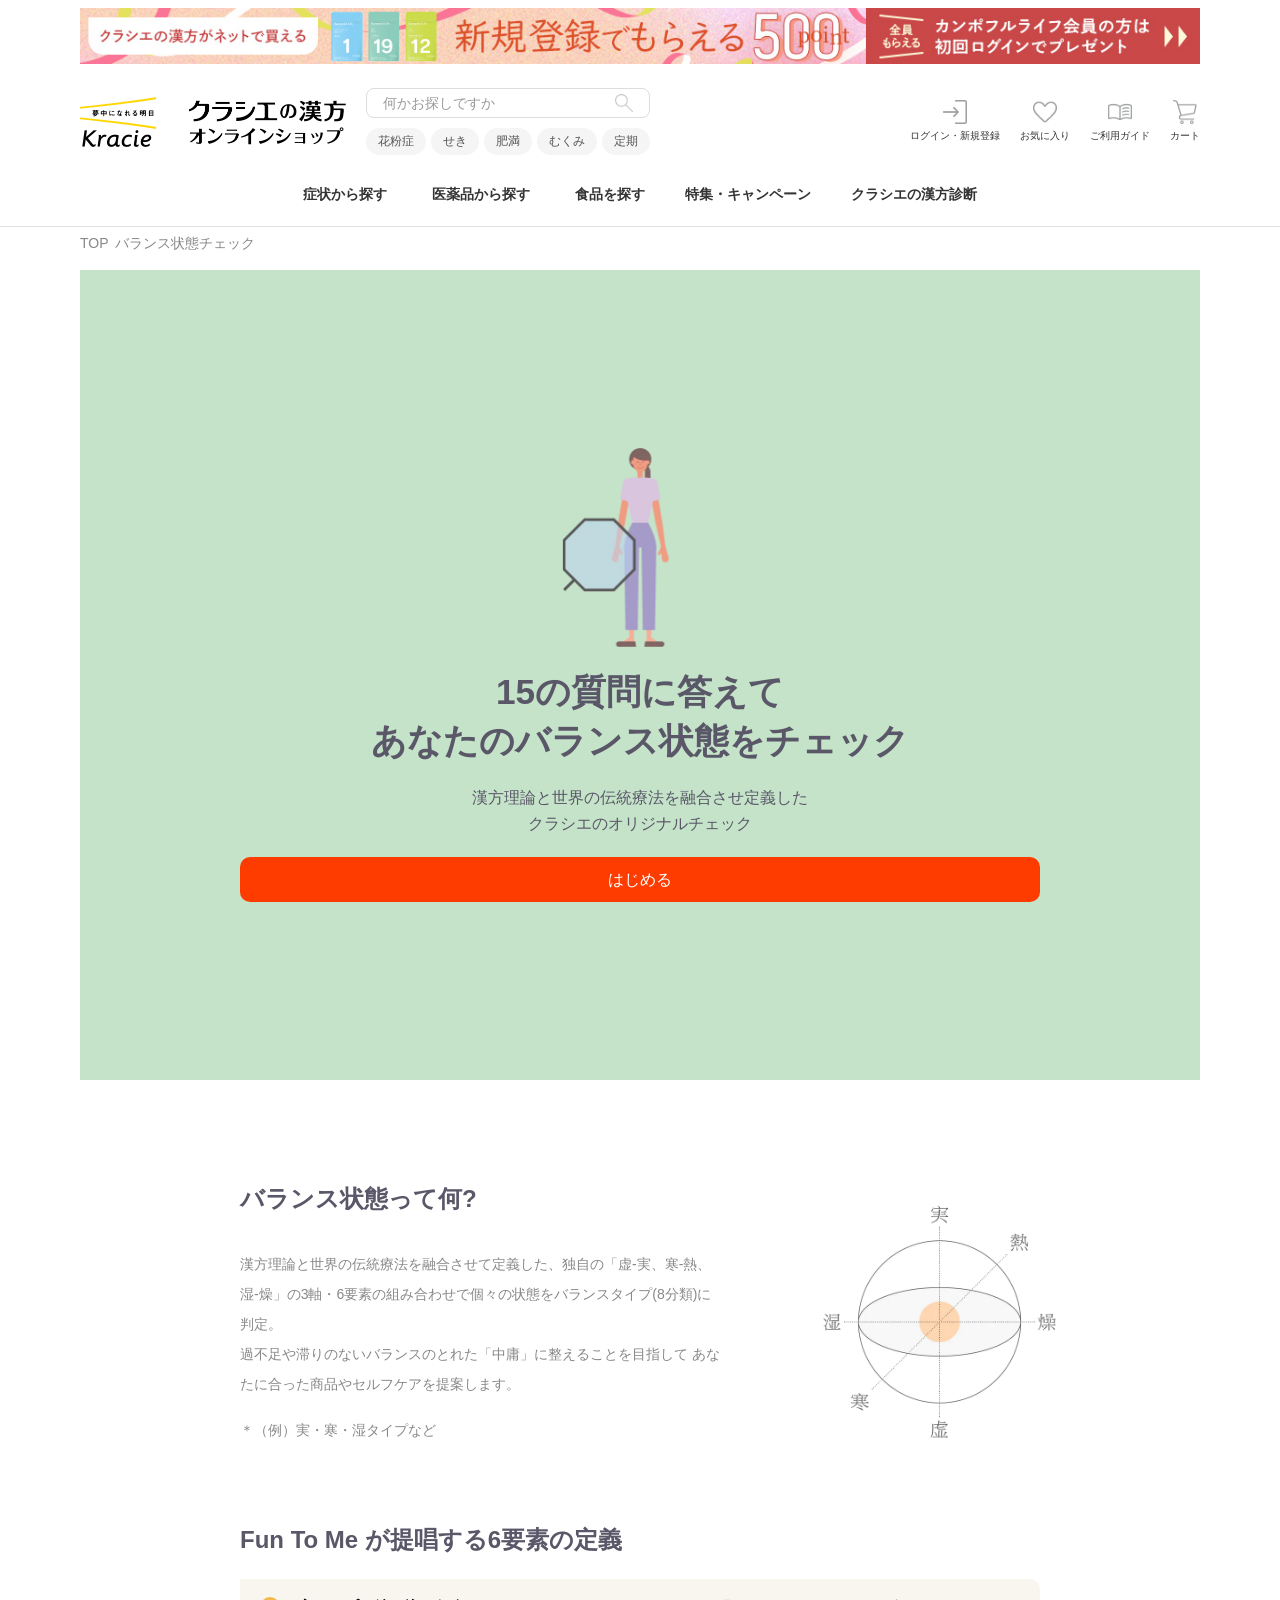
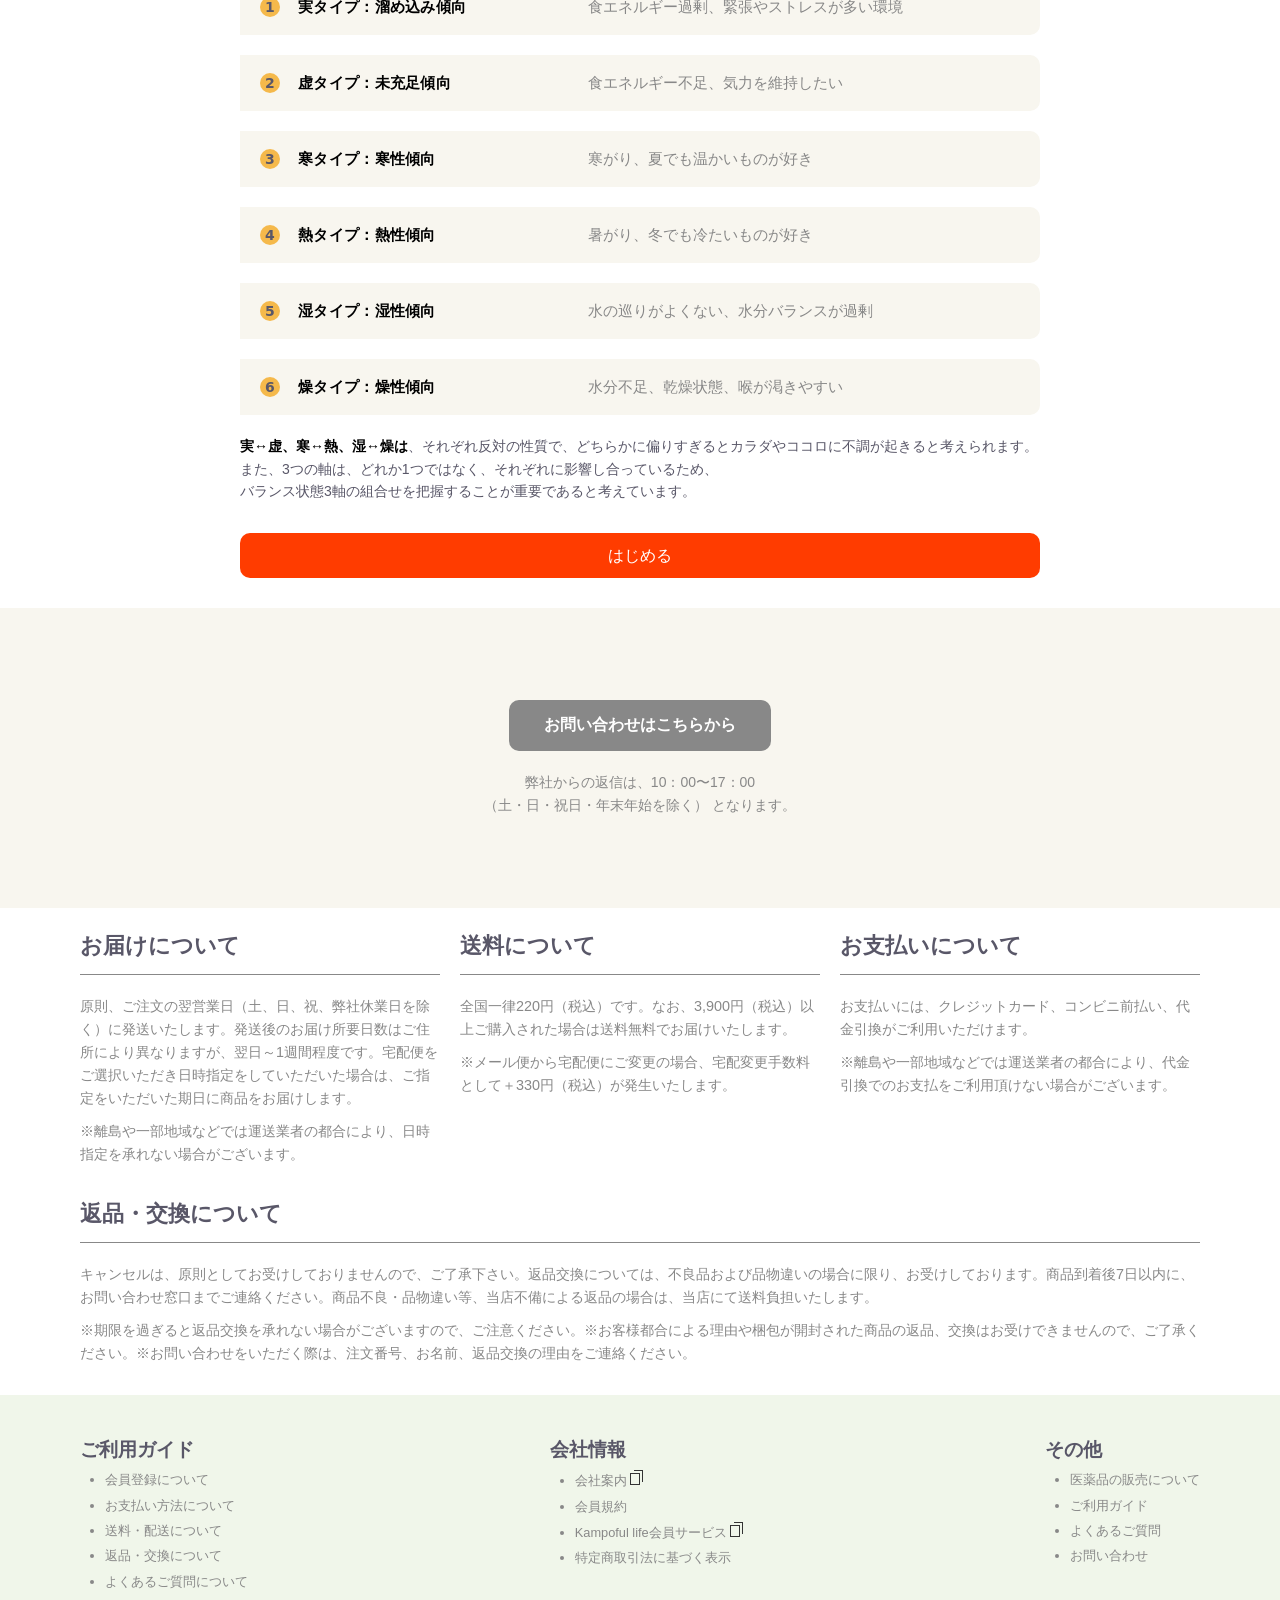
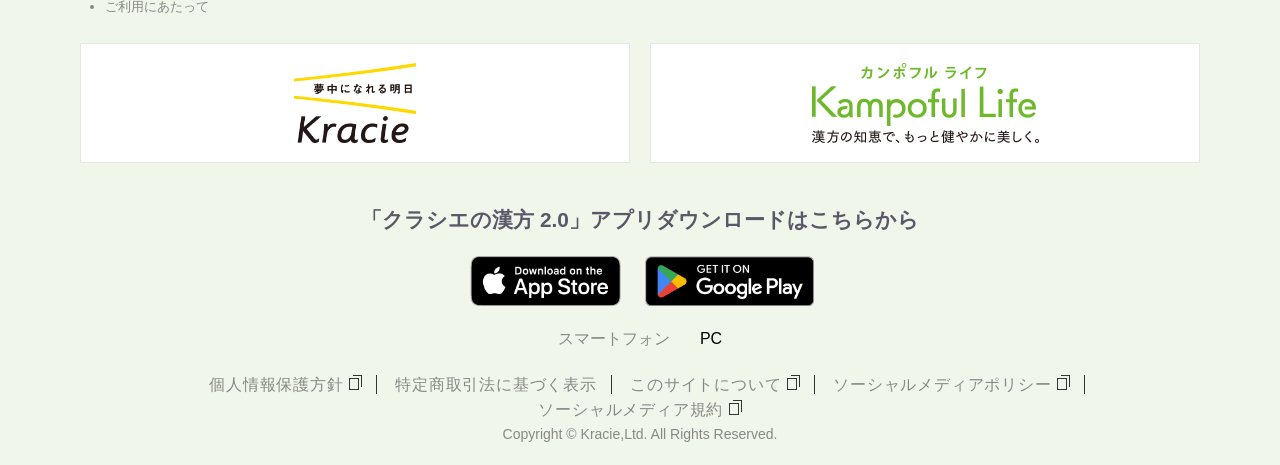
==== commit c31de2bf: "Updated version" ====
--- a/balance-check_pc.html
+++ b/balance-check_pc.html
@@ -3,7 +3,7 @@
   <head>
     <meta charset="UTF-8" />
     <meta name="viewport" content="width=device-width, initial-scale=1.0" />
-    <title>Document</title>
+    <title>Fun to Me - Balance Check</title>
     <link rel="stylesheet" href="./css/style.css" />
     <link
       rel="stylesheet"
@@ -43,9 +43,9 @@
               </div>
               <div class="badges">
                 <span>花粉症 </span>
-                <span>シミ</span>
-                <span>睡眠の質</span>
+                <span>せき</span>
                 <span>肥満</span>
+                <span>むくみ</span>
                 <span>定期</span>
               </div>
             </div>
@@ -111,6 +111,13 @@
           <a href="#" class="nav-item dropdown">クラシエの漢方診断</a>
         </nav>
       </header>
+      <div class="top-balance-check">
+        <a href=""
+          >TOP
+          <span><i class="fa fa-angle-right" aria-hidden="true"></i></span
+          >バランス状態チェック</a
+        >
+      </div>
 
       <!-- Sidebar Menu -->
       <div class="sidebar-menu">
@@ -229,13 +236,10 @@
           <h3 class="sidebar-tags-title">人気のキーワード</h3>
           <div class="tags-container">
             <span class="tag">花粉症</span>
-            <span class="tag">シミ</span>
-            <span class="tag">睡眠の質</span>
+            <span class="tag">せき</span>
             <span class="tag">肥満</span>
+            <span class="tag">むくみ</span>
             <span class="tag">定期</span>
-            <span class="tag">冷え性</span>
-            <span class="tag">更年期</span>
-            <span class="tag">漢方</span>
           </div>
         </div>
 
@@ -399,7 +403,9 @@
                   </div>
                   <div class="nav-container">
                     <button class="prev" id="prev-arrow">1つもどる</button>
-                    <button class="next" id="next-arrow">はじめにもどる</button>
+                    <button class="back_to_start" id="back_to_start">
+                      はじめにもどる
+                    </button>
                   </div>
                 </div>
                 <div class="progress-bar"><div id="progress-fill"></div></div>
@@ -516,7 +522,12 @@
         <div class="footer-medile">
           <div class="links-container">
             <div class="links">
-              <h1>ご利用ガイド</h1>
+              <h1>
+                ご利用ガイド
+                <span
+                  ><i class="fa fa-angle-right" aria-hidden="true"></i
+                ></span>
+              </h1>
               <ul>
                 <li>会員登録について</li>
                 <li>お支払い方法について</li>
@@ -529,9 +540,14 @@
             <div class="links">
               <h1>会社情報</h1>
               <ul>
-                <li>会社案内</li>
+                <li>
+                  会社案内 <img src="./img/ico_out_link_black.png" alt="" />
+                </li>
                 <li>会員規約</li>
-                <li>Kampoful life会員サービス</li>
+                <li>
+                  Kampoful life会員サービス
+                  <img src="./img/ico_out_link_black.png" alt="" />
+                </li>
                 <li>特定商取引法に基づく表⽰</li>
               </ul>
             </div>
@@ -592,7 +608,10 @@
                   >ソーシャルメディアポリシー
                   <img src="./img/ico_out_link_black.png" alt=""
                 /></a>
-                <a href="">ソーシャルメディア規約</a>
+                <a href=""
+                  >ソーシャルメディア規約
+                  <img src="./img/ico_out_link_black.png" alt=""
+                /></a>
               </div>
 
               <p>Copyright © Kracie,Ltd. All Rights Reserved.</p>
--- a/css/style.css
+++ b/css/style.css
@@ -188,9 +188,22 @@
 
 /* Header */
 header {
-  margin: 12px 0;
+  /* margin: 12px 0; */
   position: relative;
   /* padding: 8px 80px; */
+}
+.top-balance-check {
+  padding: 3px 80px 15px 80px;
+  color: #888;
+}
+.top-balance-check a {
+  font-size: 14px;
+  color: #888;
+}
+.top-balance-check span i {
+  font-size: 14px;
+  color: #888;
+  margin-right: 3px;
 }
 
 .main-header {
@@ -786,14 +799,17 @@
 }
 
 .footer .footer-top button {
-  background-color: #888888;
-  border: none;
-  padding: 25px 42px;
+  background-color: rgb(136, 136, 136);
   display: flex;
   justify-content: center;
   align-items: center;
-  font-size: 18px;
+  font-size: 16px;
   font-weight: 600;
+  border-width: initial;
+  border-style: none;
+  border-color: initial;
+  border-image: initial;
+  padding: 15px 35px;
 }
 
 .footer-top p {
@@ -837,11 +853,12 @@
   align-items: flex-start;
   flex-wrap: wrap;
   gap: 20px;
+  padding-top: 20px;
 }
 
 .links-container .links h1 {
-  padding-bottom: 10px;
-  font-size: 1.4rem;
+  padding-bottom: 4px;
+  font-size: 1.2rem;
 }
 
 .links-container .links ul {
@@ -849,8 +866,8 @@
 }
 
 .links-container .links ul li {
-  padding-bottom: 10px;
-  font-size: 0.9rem;
+  padding-bottom: 5px;
+  font-size: 0.8rem;
   list-style-type: disc;
   color: #888;
 }
@@ -885,7 +902,9 @@
   gap: 20px;
   margin-top: 40px;
 }
-
+.footer-app-store h1 {
+  font-size: 1.3rem;
+}
 .footer-app-store .app-store {
   display: grid;
   grid-template-columns: repeat(2, 165px);
@@ -919,10 +938,10 @@
 .footer-bottom {
   text-align: center;
 }
-
 .footer-bottom p {
   color: #888;
 }
+
 .footer-bottom div a {
   display: inline-block;
   padding: 0 14px;
@@ -941,32 +960,43 @@
 .hero-container {
   background-color: #c5e3c9;
   width: 100%;
-  height: 90vh;
+  min-height: 90vh;
+  height: auto;
   display: flex;
   justify-content: center;
   align-items: center;
+  padding: 30px 20px;
 }
 
 .hero-container-detail {
-  width: 60%;
+  width: 100%;
+  max-width: 800px;
   display: flex;
   justify-content: center;
   align-items: center;
   flex-direction: column;
-  gap: 15px;
+  gap: 20px;
+  text-align: center;
 }
 
 .hero-container img {
-  height: 200px;
-}
-
-.hero-container h1,
+  height: auto;
+  width: 100%;
+  max-width: 170px;
+  object-fit: contain;
+}
+
+.hero-container h1 {
+  font-size: clamp(1.5rem, 4vw, 2.2rem);
+  line-height: 1.4;
+  margin: 0;
+}
+
 .hero-container p {
-  text-align: center;
-}
-
-.hero-container p {
-  font-size: 14px;
+  font-size: clamp(13px, 3vw, 16px);
+  line-height: 1.6;
+  margin: 0;
+  max-width: 600px;
 }
 
 .hero-container .state-of-balanace {
@@ -991,7 +1021,6 @@
 
 .custom-content h1 {
   margin-bottom: 30px;
-  color: #888;
 }
 
 .custom-content-item .message {
@@ -1023,7 +1052,7 @@
 }
 
 .types-table tbody tr {
-  background: linear-gradient(135deg, #ffffff 0%, #fff0f5 0%);
+  background: #f8f6ef;
   border-radius: 10px;
 }
 
@@ -1052,7 +1081,7 @@
 }
 
 .table-types .count {
-  background: #ffe600;
+  background: #f5b94b;
   width: 20px;
   height: 20px;
   color: var(--primary-color);
@@ -1132,7 +1161,8 @@
   cursor: pointer;
   font-size: 1rem;
   text-align: left;
-  transition: all 0.3s cubic-bezier(0.4, 0, 0.2, 1);
+  /* transition: all 0.3s cubic-bezier(0.4, 0, 0.2, 1); */
+  transition: all 0.3s;
   position: relative;
   overflow: hidden;
 }
@@ -1145,74 +1175,34 @@
   border-radius: 50%;
   background-color: white;
   flex-shrink: 0;
-  transition: transform 0.3s ease;
-  box-shadow: 0 1px 3px rgba(0, 0, 0, 0.1);
-  border: 1px solid #bbb;
-  transform: scale(0.8);
+  transition: all 0.2s ease;
 }
 
 .option-btn:hover::before {
   transform: scale(0.5);
 }
+
+/* .option-btn.selected {
+        background: #e6b48c;
+      } */
 
 .option-btn.selected::before {
   content: "" !important;
   display: inline-block !important;
-  width: 16px !important;
-  height: 16px !important;
-  background: transparent !important;
+  width: 24px !important;
+  height: 24px !important;
+  background-color: transparent !important;
   border: none !important;
-  box-shadow: none !important;
   border-radius: 50% !important;
   transform: scale(1) !important;
-  background-image: url('data:image/svg+xml;utf8,<svg xmlns="http://www.w3.org/2000/svg" width="24" height="24" viewBox="0 0 24 24" fill="none" stroke="white" stroke-width="3" stroke-linecap="round" stroke-linejoin="round"><polyline points="20 6 9 17 4 12"></polyline></svg>') !important;
-  background-size: contain !important;
+  background-image: url('data:image/svg+xml;utf8,<svg xmlns="http://www.w3.org/2000/svg" width="16" height="16" viewBox="0 0 24 24" fill="none" stroke="white" stroke-width="3" stroke-linecap="round" stroke-linejoin="round"><polyline points="20 6 9 17 4 12"></polyline></svg>') !important;
+  background-size: 16px !important;
   background-position: center !important;
   background-repeat: no-repeat !important;
 }
 
-.option-btn.selected:hover::before {
-  transform: scale(0.8);
-}
-
-@keyframes pulse {
-  0% {
-    transform: scale(1);
-  }
-  50% {
-    transform: scale(1.02);
-  }
-  100% {
-    transform: scale(1);
-  }
-}
-
-/* .option-btn::after {
-  content: "";
-  position: absolute;
-  top: 50%;
-  left: 50%;
-  width: 0;
-  height: 0;
-  border-radius: 50%;
-  background: rgba(255, 255, 255, 0.3);
-  transform: translate(-50%, -50%);
-  transition:
-    width 0.6s,
-    height 0.6s;
-}
-
-.option-btn:active::after {
-  width: 300px;
-  height: 300px;
-}
-
-.option-btn.selected {
-  animation: pulse 0.3s ease;
-} */
 .option-btn span {
   flex: 1;
-  line-height: 1.4;
 }
 
 .balance-check-des {
@@ -1364,6 +1354,9 @@
 
 .result-ui .result-container {
   animation: scaleIn 0.5s ease forwards;
+  display: flex;
+  gap: 10px;
+  margin: 30px 0;
 }
 
 @keyframes scaleIn {
@@ -1384,7 +1377,7 @@
 }
 
 .prev,
-.next {
+.back_to_start {
   border: none;
   cursor: pointer;
   background: #888888;
@@ -1392,7 +1385,7 @@
   align-items: center;
   justify-content: center;
   color: white;
-  padding: 8px 15px;
+  padding: 8px 50px;
   border-radius: 5px;
   transition: opacity 0.2s ease;
   font-size: 14px;
@@ -1411,11 +1404,11 @@
         pointer-events: none;
       } */
 
-.next.disabled {
-  opacity: 0.3;
-  cursor: not-allowed !important;
-  pointer-events: none;
-}
+/* .back_to_start.disabled {
+        opacity: 0.3;
+        cursor: not-allowed !important;
+        pointer-events: none;
+      } */
 .result-container {
   display: flex;
   gap: 40px;
@@ -1433,7 +1426,7 @@
 .result-img img {
   max-width: 100%;
   width: 100%;
-  height: auto;
+  height: 100%;
   object-fit: contain;
 }
 
@@ -1443,7 +1436,7 @@
   align-items: center;
   flex-direction: column;
   width: 100%;
-  margin-top: 45px;
+  margin-top: 25px;
 }
 
 .chat-container img {
@@ -1501,23 +1494,24 @@
   bottom: 10px;
   left: -22px;
   width: 132%;
-  height: 7px;
+  height: 8px;
+  z-index: -1;
   background: #ffe600;
 }
 
 .message-container {
   position: relative;
-  padding: 30px 20px 20px 20px;
+  padding: 0px 20px;
 }
 
 .message-container .message-bubble {
   position: relative;
   padding: 20px 25px;
   font-size: 13.5px;
-  background: #efefef;
+  background: #f8f6ef;
   border-radius: 18px;
   box-shadow: 0 2px 5px rgba(0, 0, 0, 0.1);
-  margin-top: 20px;
+  margin-top: 8px;
   animation: fadeInUp 0.5s ease 0.3s both;
 }
 @keyframes fadeInUp {
@@ -1535,27 +1529,29 @@
   content: "";
   position: absolute;
   top: -45px;
-  right: 39%;
+  right: 34%;
   width: 0;
   height: 0;
   border-left: -7px solid transparent;
   border-right: 61px solid transparent;
-  border-bottom: 61px solid #efefef;
+  border-bottom: 61px solid #f8f6ef;
   transform: translateX(50%);
 }
 
 .message-text {
-  font-size: 15px;
-  margin: 0 0 15px 0;
+  font-size: 18px;
+  margin-top: 10px;
   font-weight: 600;
   line-height: 1.5;
+  text-align: center;
 }
 
 .message-bubble p {
-  font-size: 13px;
+  font-size: 16px;
   margin: 0;
   line-height: 1.6;
   color: #333;
+  padding: 20px;
 }
 
 .sp-br {
@@ -1843,6 +1839,7 @@
     margin: 0px auto;
     width: 100%;
   }
+
   .promo-bar {
     padding: 8px 20px;
   }
@@ -1854,6 +1851,9 @@
     padding: 8px 20px;
   }
 
+  .top-balance-check {
+    padding: 3px 20px 15px 20px;
+  }
   .icon-section {
     gap: 15px;
   }
@@ -1884,6 +1884,22 @@
   .chat-container {
     flex-direction: column;
   }
+
+  .chat-container img {
+    width: auto;
+    height: 200px;
+  }
+
+  .message-bubble p {
+    font-size: 16px;
+    margin: 0;
+    line-height: 1.6;
+    color: #333;
+  }
+
+  .message-text {
+    margin-top: 15px;
+  }
   .related-products h1::before {
     left: -85px;
   }
@@ -1902,7 +1918,7 @@
   }
 
   .fluid-container {
-    margin: auto 20px;
+    margin: 0px;
   }
   .search-box-1 {
     display: none;
@@ -1930,6 +1946,10 @@
 
   .container {
     width: 100%;
+  }
+  .prev,
+  .back_to_start {
+    padding: 8px 30px;
   }
 
   .related-products h1::before {
@@ -1950,6 +1970,10 @@
 
   .footer-boxes .box h1 {
     font-size: 1.3rem;
+  }
+
+  .footer-boxes .box h2 {
+    font-size: 0.95rem;
   }
 
   .result-container {
@@ -1963,6 +1987,9 @@
     min-height: 60px;
   }
 
+  .top-balance-check {
+    padding: 8px 15px;
+  }
   .kracie-logo img {
     max-height: 34px;
   }
@@ -2062,9 +2089,12 @@
 
   .chat-container img {
     width: auto;
-    height: 400px;
-  }
-
+    height: 200px;
+  }
+
+  .message-bubble p {
+    font-size: 14px;
+  }
   .related-products {
     margin: 0 20px;
   }
@@ -2111,6 +2141,7 @@
 
   .fluid-container {
     margin: 0;
+    padding: 0 15px;
   }
 
   .btn {
@@ -2159,6 +2190,14 @@
     margin: 0;
     padding: 0;
   }
+
+  .prev,
+  .back_to_start {
+    padding: 8px 30px;
+  }
+  .top-balance-check {
+    padding: 3px 10px 15px 10px;
+  }
   .related-products h1::before {
     left: -65px;
     margin: 0 34px;
@@ -2174,8 +2213,8 @@
   }
 
   .footer .footer-top button {
-    padding: 15px 35px;
-    font-size: 16px;
+    font-size: 14px;
+    padding: 10px 30px;
   }
 
   .links-container {
@@ -2203,6 +2242,10 @@
   }
   .main-header {
     padding: 8px 10px;
+  }
+
+  .top-balance-check {
+    padding: 3px 10px 8px 10px;
   }
 
   .kracie-logo img {
@@ -2246,17 +2289,30 @@
   }
 
   .hero-container {
-    padding: 30px 20px;
-    min-height: 40vw;
+    min-height: 70vh;
+    padding: 20px 15px;
+  }
+
+  .hero-container-detail {
+    gap: 12px;
   }
 
   .hero-container img {
-    height: 60vw;
-  }
-
-  .hero-container-detail {
-    width: 100%;
-    padding: 0;
+    max-width: 200px;
+  }
+
+  .hero-container h1 {
+    font-size: 1.3rem;
+  }
+
+  .hero-container p {
+    font-size: 12px;
+  }
+
+  .btn-2 {
+    padding: 10px 30px;
+    font-size: 15px;
+    margin-top: 15px;
   }
 
   .custom-content {
@@ -2288,14 +2344,52 @@
   .type-item:last-child {
     font-size: 1rem;
   }
+  .prev,
+  .back_to_start {
+    padding: 6px 13px;
+  }
   .result-container {
     padding: 0;
     margin: 0;
   }
 
+  .chat-container img {
+    width: auto;
+    height: 200px;
+  }
+
+  .message-container {
+    margin-top: 15px;
+    padding: 0px 10px;
+  }
+  .message-text {
+    font-size: 16px;
+    color: #888;
+  }
+
+  .message-bubble p {
+    font-size: 13px;
+    color: #888;
+  }
+  .message-container .message-bubble {
+    padding: 20px;
+  }
+
+  .message-container .message-bubble::before {
+    right: 31%;
+  }
+
+  .related-products {
+    margin: 0px 10px;
+  }
+
+  .restart-container button {
+    padding: 9px;
+    font-size: 14px;
+  }
   .footer .footer-top button {
-    padding: 15px 25px;
-    font-size: 14px;
+    padding: 10px 25px;
+    font-size: 12px;
   }
 
   .footer .footer-top {
@@ -2317,3 +2411,26 @@
     font-size: 18px;
   }
 }
+
+@media (max-width: 360px) {
+  .hero-container {
+    min-height: 60vh;
+  }
+
+  .hero-container img {
+    max-width: 150px;
+  }
+
+  .hero-container h1 {
+    font-size: 1.1rem;
+  }
+
+  .hero-container p {
+    font-size: 11px;
+  }
+
+  .btn-2 {
+    padding: 8px 25px;
+    font-size: 14px;
+  }
+}
